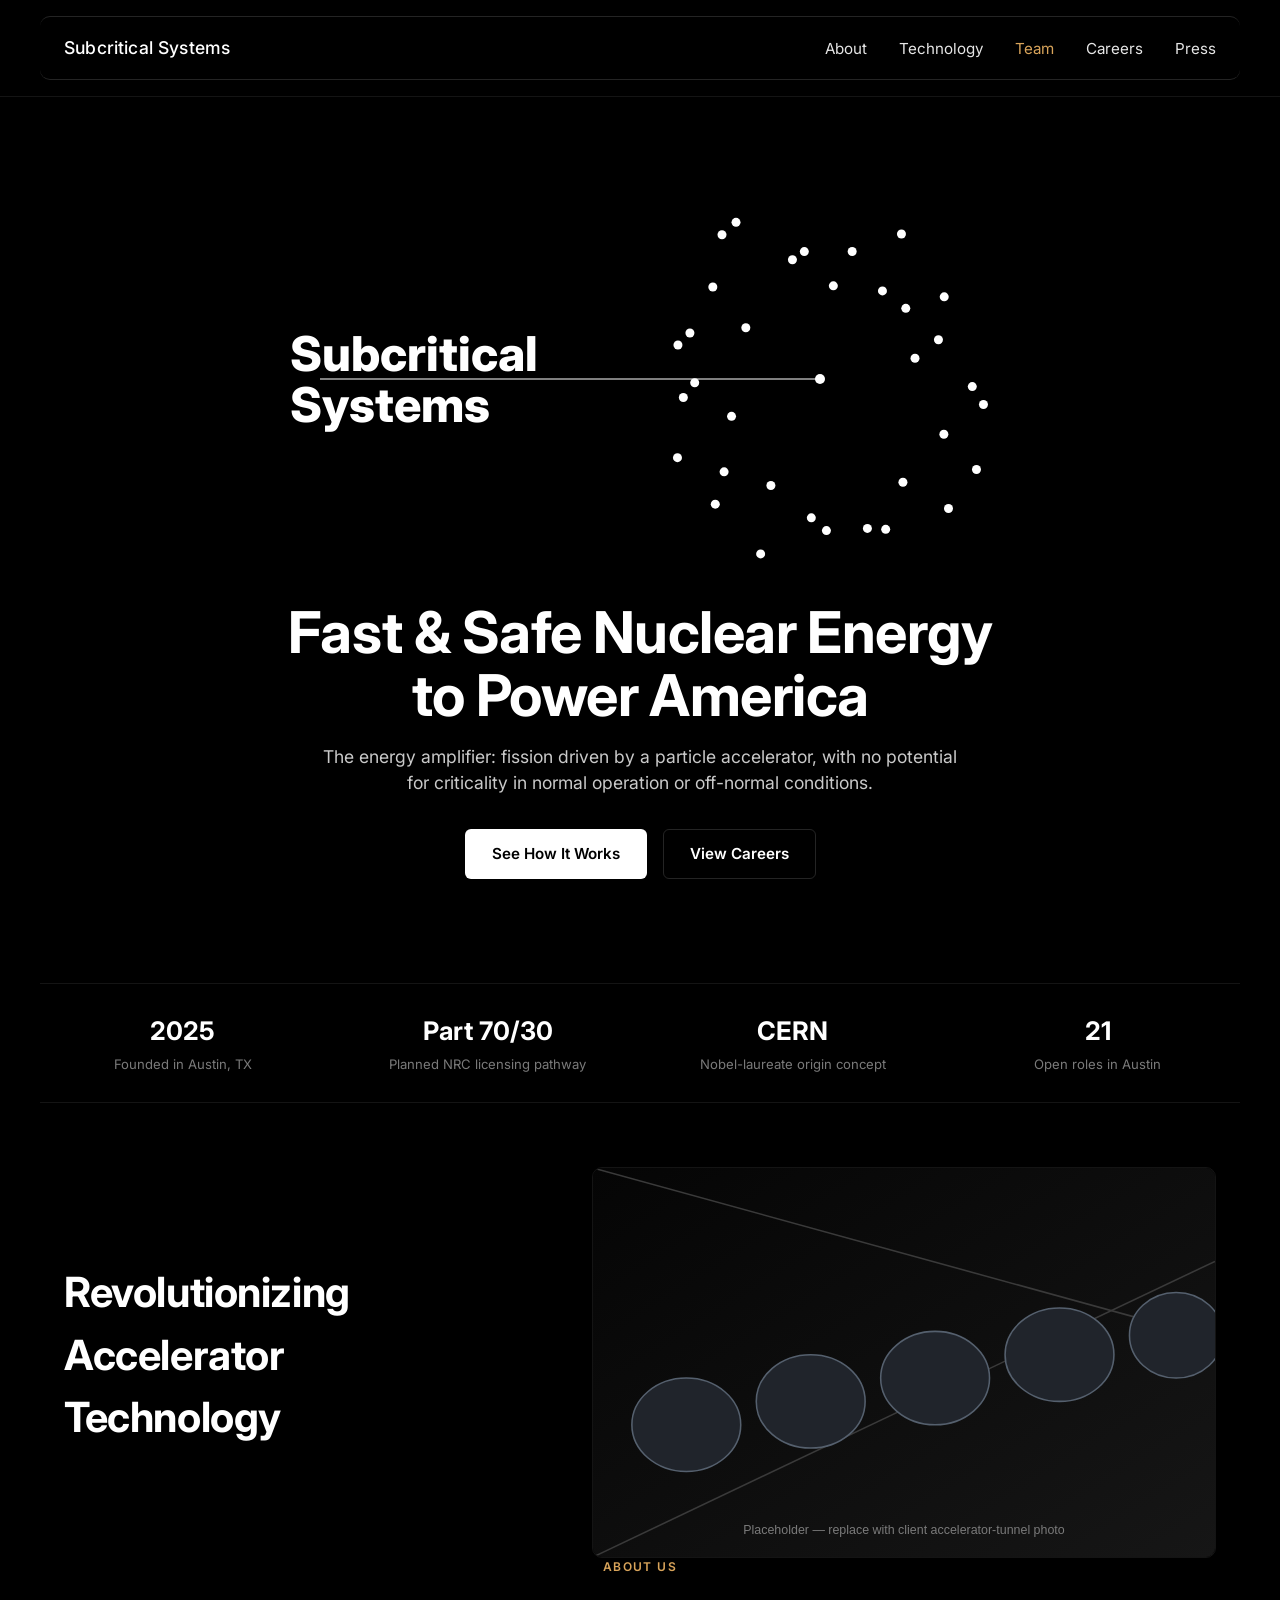
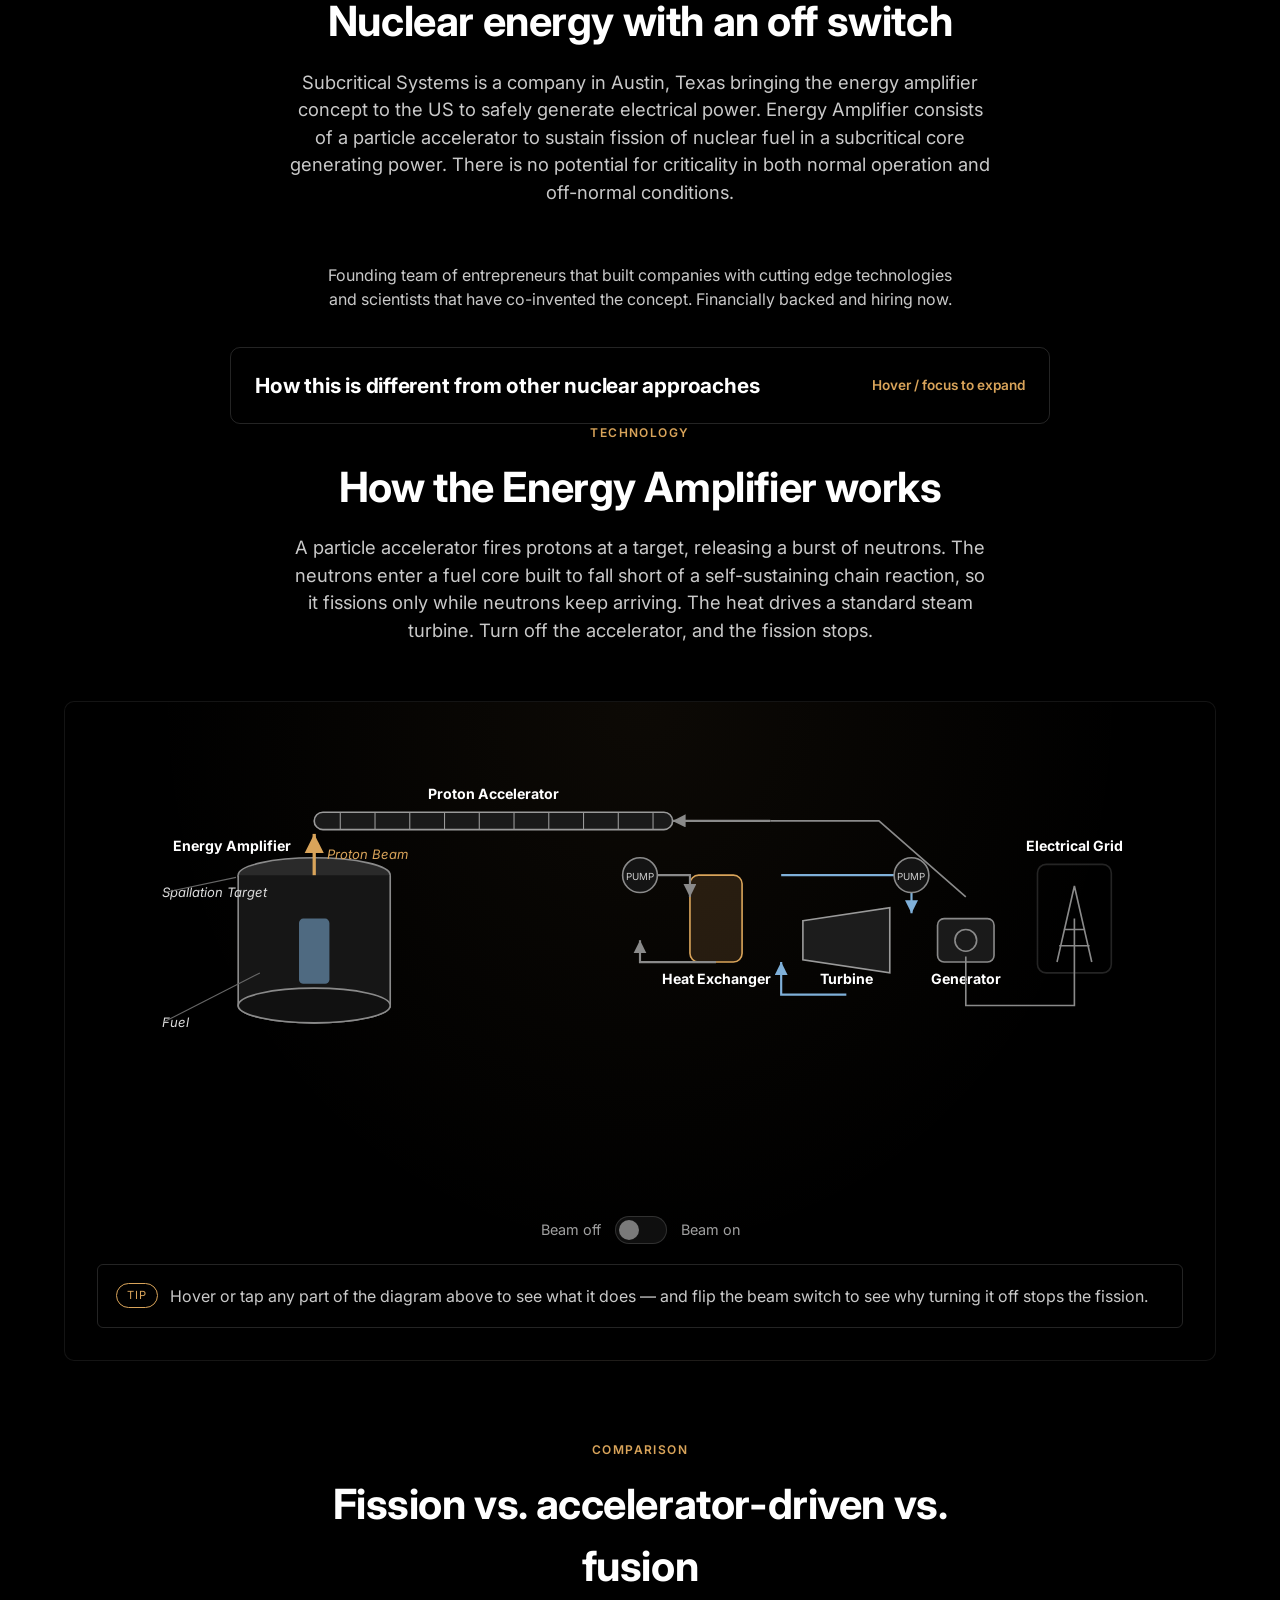
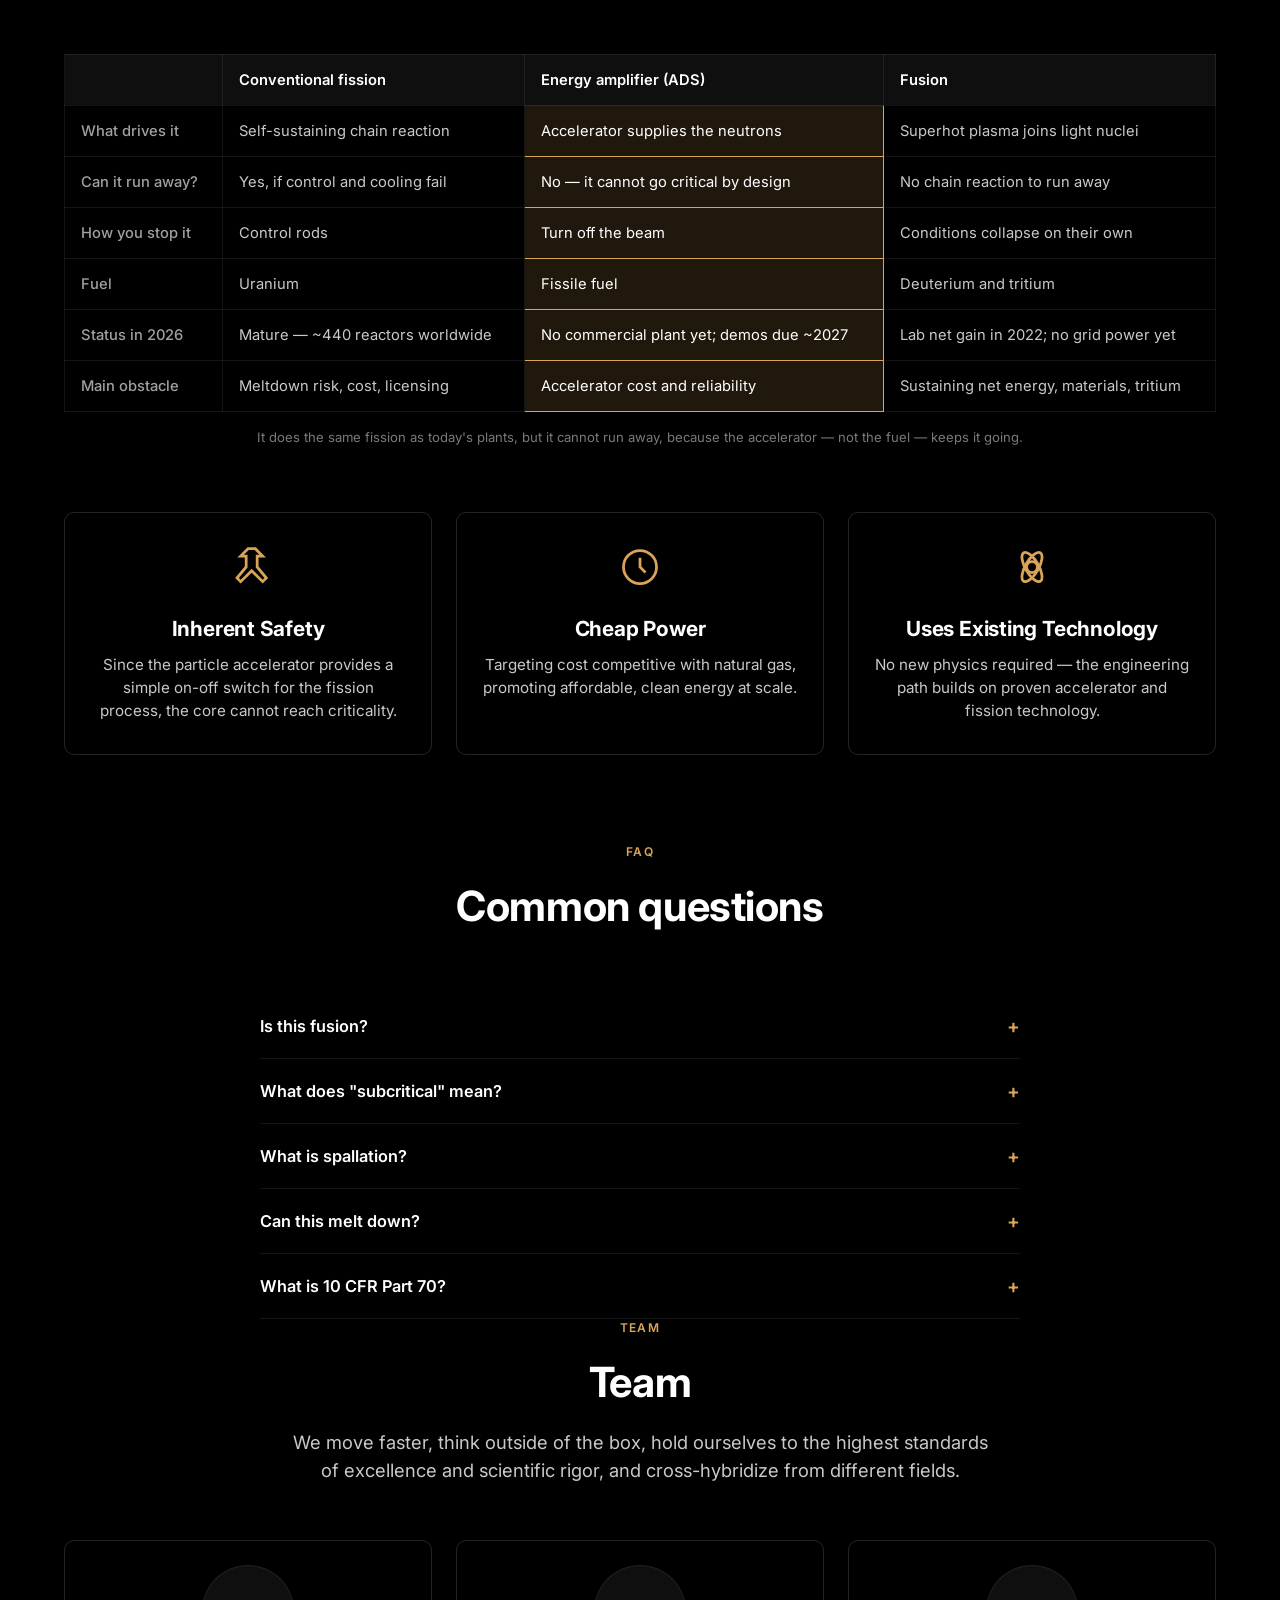
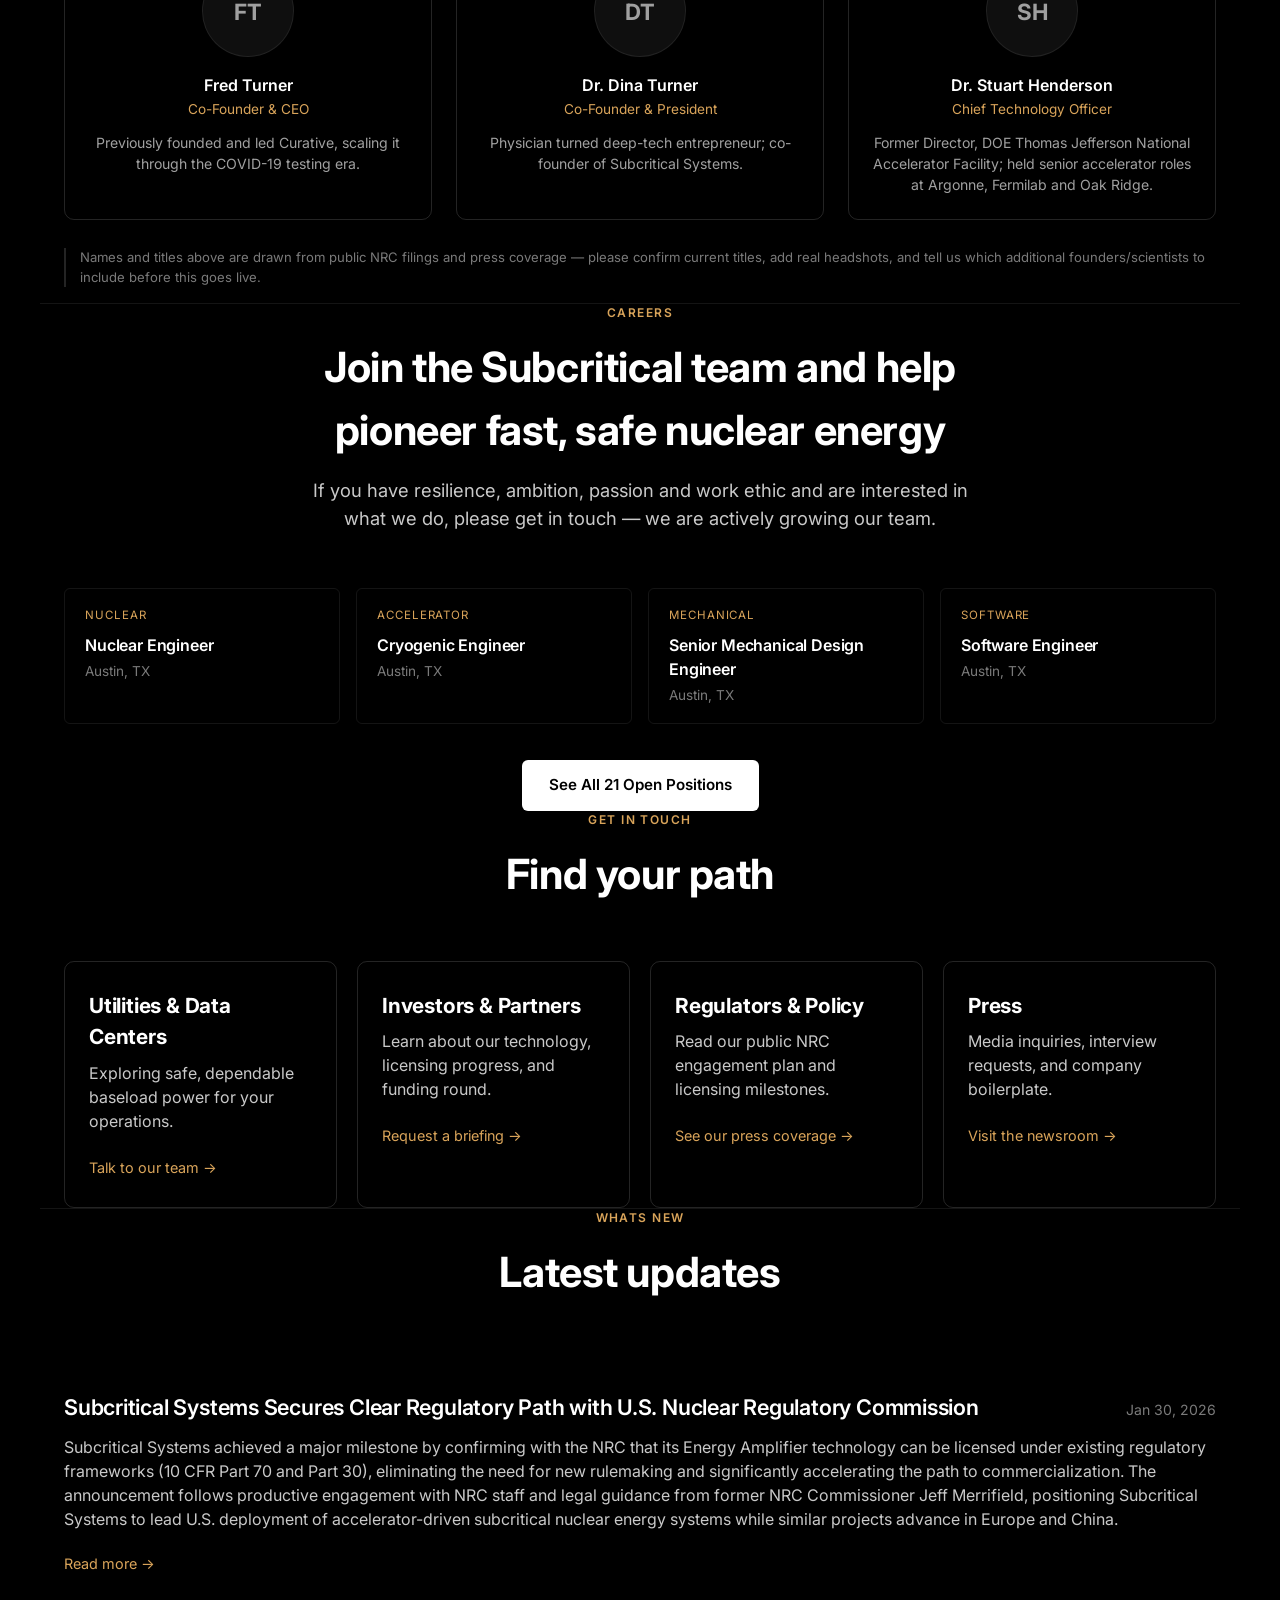
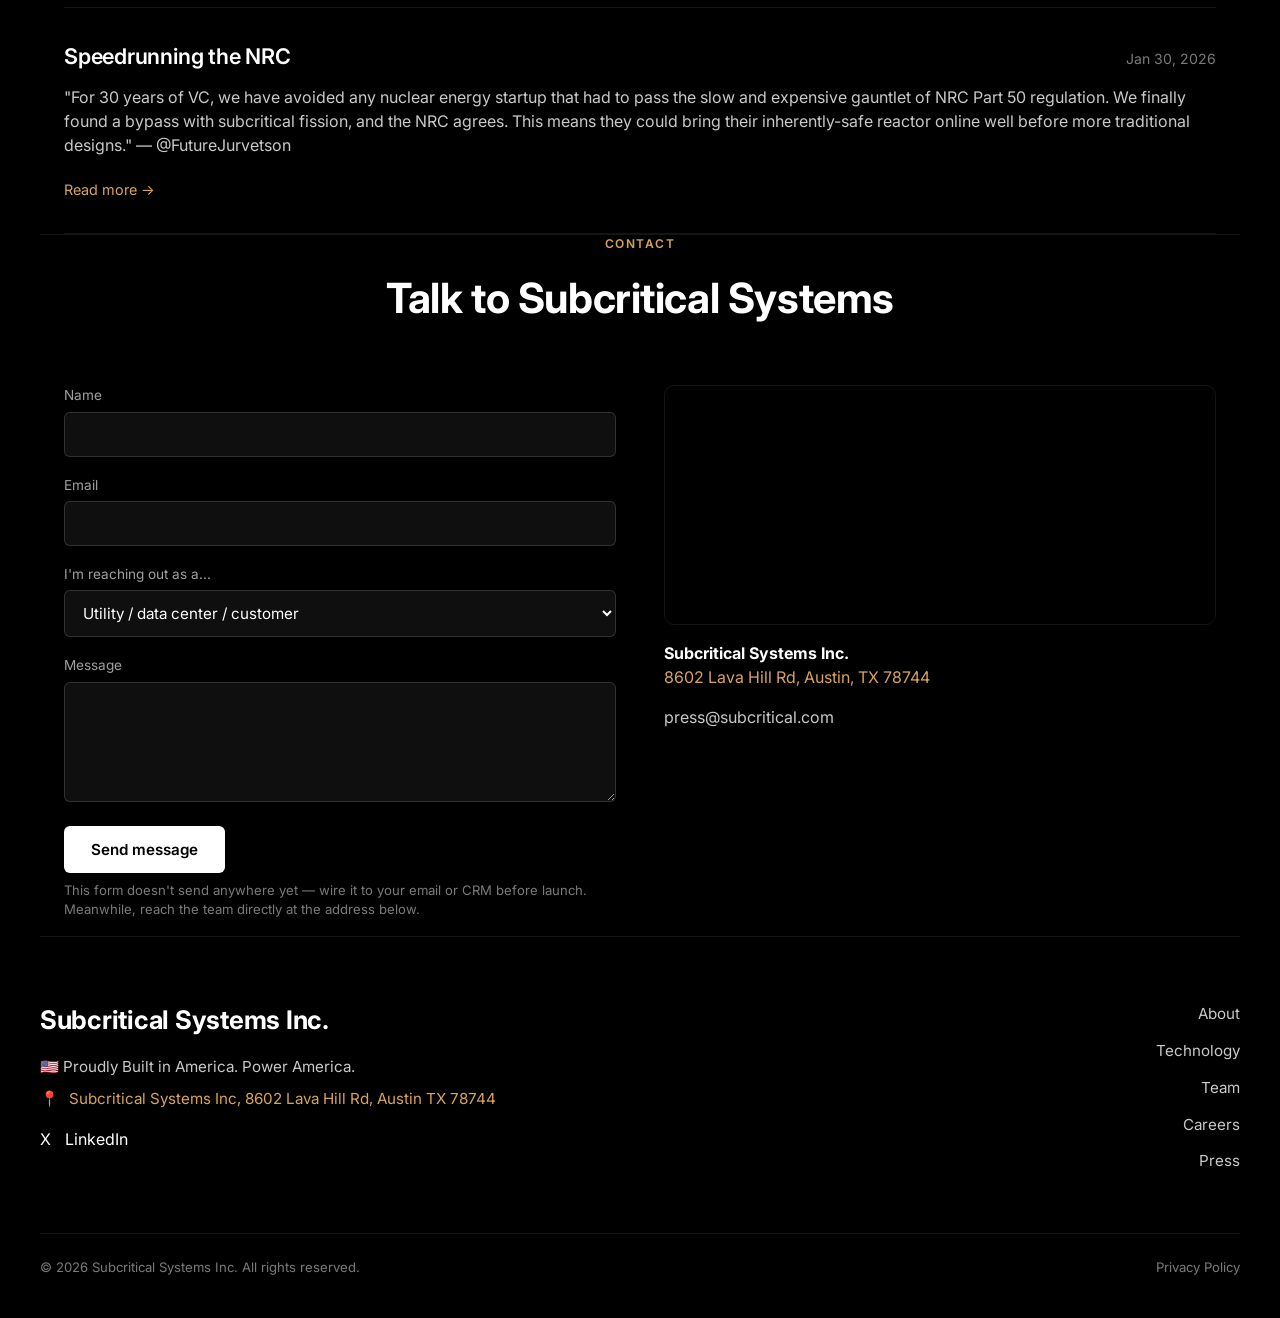
==== index.html @ 3061c753 "Initial rebuild" ====
<!DOCTYPE html>
<html lang="en">
<head>
<meta charset="UTF-8">
<meta name="viewport" content="width=device-width, initial-scale=1.0">
<title>Subcritical Systems | Fast & Safe Nuclear Energy to Power America</title>
<meta name="description" content="Subcritical Systems is an Austin, Texas company bringing the energy amplifier — an accelerator-driven subcritical reactor — to the United States to generate safe, affordable electrical power.">
<link rel="preconnect" href="https://fonts.googleapis.com">
<link rel="preconnect" href="https://fonts.gstatic.com" crossorigin>
<link href="https://fonts.googleapis.com/css2?family=Inter:wght@400;500;600;700;800&display=swap" rel="stylesheet">
<link rel="stylesheet" href="css/style.css">
</head>
<body>
<a class="skip-link" href="#main">Skip to content</a>

<!-- ============ NAV ============ -->
<div class="nav-wrap">
  <nav class="nav container" style="border-left:0;border-right:0;">
    <a href="#hero" class="nav-logo">Subcritical Systems</a>
    <button class="nav-toggle" id="navToggle" aria-label="Toggle menu" aria-expanded="false">☰</button>
    <ul class="nav-links" id="navLinks">
      <li><a href="#aboutus">About</a></li>
      <li><a href="#technology">Technology</a></li>
      <li><a href="#team">Team</a></li>
      <li><a href="careers.html">Careers</a></li>
      <li><a href="press.html">Press</a></li>
    </ul>
  </nav>
</div>

<main id="main">

  <!-- ============ HERO ============ -->
  <section id="hero" class="hero container">
    <div class="hero-mark">
      <svg id="heroStarburst" viewBox="0 0 760 420" aria-hidden="true">
        <!-- rays generated by JS for count/variation control; wordmark sits over the left half -->
      </svg>
      <div class="hero-wordmark">Subcritical<br>Systems</div>
    </div>
    <h1>Fast &amp; Safe Nuclear Energy<br>to Power America</h1>
    <p class="hero-sub">The energy amplifier: fission driven by a particle accelerator, with no potential for criticality in normal operation or off-normal conditions.</p>
    <div class="btn-row">
      <a href="#technology" class="btn btn-primary">See How It Works</a>
      <a href="careers.html" class="btn btn-outline">View Careers</a>
    </div>
  </section>

  <!-- ============ PROOF STRIP ============ -->
  <section class="tight container" aria-label="Company highlights">
    <div class="proof-strip">
      <div class="proof-item"><div class="stat">2025</div><div class="label">Founded in Austin, TX</div></div>
      <div class="proof-item"><div class="stat">Part 70/30</div><div class="label">Planned NRC licensing pathway</div></div>
      <div class="proof-item"><div class="stat">CERN</div><div class="label">Nobel-laureate origin concept</div></div>
      <div class="proof-item"><div class="stat">21</div><div class="label">Open roles in Austin</div></div>
    </div>
  </section>

  <!-- ============ REVOLUTIONIZING / INTRO SPLIT ============ -->
  <section class="container">
    <div class="split">
      <h2>Revolutionizing<br>Accelerator<br>Technology</h2>
      <div class="split-media">
        <!-- Placeholder for the client's accelerator-tunnel photo; swap src for the real asset before launch -->
        <img src="images/accelerator-placeholder.svg" alt="Interior of a proton accelerator tunnel" loading="lazy">
      </div>
    </div>
  </section>

  <!-- ============ ABOUT ============ -->
  <section id="aboutus" class="container">
    <div class="section-head center">
      <p class="eyebrow">About Us</p>
      <h2>Nuclear energy with an off switch</h2>
      <p class="lede" style="margin-left:auto;margin-right:auto;">Subcritical Systems is a company in Austin, Texas bringing the energy amplifier concept to the US to safely generate electrical power. Energy Amplifier consists of a particle accelerator to sustain fission of nuclear fuel in a subcritical core generating power. There is no potential for criticality in both normal operation and off-normal conditions.</p>
    </div>

    <div class="about-grid">
      <p class="center" style="max-width:640px;margin:0 auto 8px;">Founding team of entrepreneurs that built companies with cutting edge technologies and scientists that have co-invented the concept. Financially backed and hiring now.</p>

      <div class="diff-card" tabindex="0">
        <div class="diff-card-head">
          <h3 style="margin:0;">How this is different from other nuclear approaches</h3>
          <span>Hover / focus to expand</span>
        </div>
        <div class="diff-reveal">
          <p style="margin:0;">Conventional reactors keep a self-sustaining chain reaction going and rely on control rods and cooling systems to prevent it from running away. Fusion reactors join atoms together and have not yet delivered commercial power. The energy amplifier does neither: a particle accelerator supplies the neutrons that keep fission going in a core that is deliberately built to fall short of sustaining the reaction on its own. Turn the accelerator off, and the fission stops. See the full comparison below.</p>
        </div>
      </div>
    </div>
  </section>

  <!-- ============ TECHNOLOGY ============ -->
  <section id="technology" class="container">
    <div class="section-head center">
      <p class="eyebrow">Technology</p>
      <h2>How the Energy Amplifier works</h2>
      <p class="lede" style="margin-left:auto;margin-right:auto;">A particle accelerator fires protons at a target, releasing a burst of neutrons. The neutrons enter a fuel core built to fall short of a self-sustaining chain reaction, so it fissions only while neutrons keep arriving. The heat drives a standard steam turbine. Turn off the accelerator, and the fission stops.</p>
    </div>

    <div class="diagram-wrap">
      <svg class="diagram-svg" id="techDiagram" viewBox="0 0 1000 420" role="img" aria-label="Diagram of the energy amplifier: proton accelerator, spallation target and fuel core, heat exchanger, turbine, generator and electrical grid">
        <!-- Grid tower -->
        <g class="diagram-node" data-key="grid" transform="translate(900,120)">
          <rect x="-34" y="0" width="68" height="100" rx="8" fill="none" stroke="var(--border)" stroke-width="1.5"/>
          <path d="M-16 90 L0 20 L16 90 M-10 60 L10 60 M-14 75 L14 75" fill="none" stroke="#8a8a8a" stroke-width="1.5"/>
        </g>
        <text x="900" y="108" text-anchor="middle" font-size="13" font-weight="700" fill="#fff">Electrical Grid</text>

        <!-- Generator -->
        <g class="diagram-node" data-key="generator" transform="translate(800,190)">
          <rect x="-26" y="-20" width="52" height="40" rx="6" fill="#1a1a1a" stroke="#8a8a8a" stroke-width="1.5"/>
          <circle cx="0" cy="0" r="10" fill="none" stroke="#8a8a8a" stroke-width="1.5"/>
        </g>
        <text x="800" y="230" text-anchor="middle" font-size="13" font-weight="700" fill="#fff">Generator</text>

        <!-- Turbine -->
        <g class="diagram-node" data-key="turbine" transform="translate(690,190)">
          <path d="M-40,-18 L40,-30 L40,30 L-40,18 Z" fill="#1c1c1c" stroke="#9a9a9a" stroke-width="1.5"/>
        </g>
        <text x="690" y="230" text-anchor="middle" font-size="13" font-weight="700" fill="#fff">Turbine</text>

        <!-- Coolant loop line (blue) -->
        <path d="M 630 130 L 750 130 L 750 165" fill="none" stroke="var(--accent-blue)" stroke-width="2" marker-end="url(#arrowBlue)"/>
        <path d="M 690 240 L 630 240 L 630 210" fill="none" stroke="var(--accent-blue)" stroke-width="2" marker-end="url(#arrowBlue)"/>
        <circle class="diagram-node" data-key="pump2" cx="750" cy="130" r="16" fill="#141414" stroke="#8a8a8a" stroke-width="1.5"/>
        <text x="750" y="134" text-anchor="middle" font-size="9" fill="#ccc">PUMP</text>

        <!-- Heat exchanger -->
        <g class="diagram-node" data-key="exchanger" transform="translate(570,170)">
          <rect x="-24" y="-40" width="48" height="80" rx="8" fill="var(--accent-soft)" stroke="var(--accent)" stroke-width="1.5"/>
        </g>
        <text x="570" y="230" text-anchor="middle" font-size="13" font-weight="700" fill="#fff">Heat Exchanger</text>

        <path d="M 500 130 L 546 130 L 546 150" fill="none" stroke="#8a8a8a" stroke-width="2" marker-end="url(#arrowGray)"/>
        <path d="M 570 210 L 500 210 L 500 190" fill="none" stroke="#8a8a8a" stroke-width="2" marker-end="url(#arrowGray)"/>
        <circle class="diagram-node" data-key="pump1" cx="500" cy="130" r="16" fill="#141414" stroke="#8a8a8a" stroke-width="1.5"/>
        <text x="500" y="134" text-anchor="middle" font-size="9" fill="#ccc">PUMP</text>

        <!-- Energy amplifier tank -->
        <g class="diagram-node" data-key="core" transform="translate(200,190)">
          <ellipse cx="0" cy="-60" rx="70" ry="16" fill="#2a2a2a" stroke="#8a8a8a" stroke-width="1.5"/>
          <path d="M-70,-60 L-70,60 A70,16 0 0 0 70,60 L70,-60" fill="#161616" stroke="#8a8a8a" stroke-width="1.5"/>
          <ellipse cx="0" cy="60" rx="70" ry="16" fill="#111" stroke="#8a8a8a" stroke-width="1.5"/>
          <rect class="diagram-node" data-key="fuel" x="-14" y="-20" width="28" height="60" rx="4" fill="var(--accent-blue)" opacity="0.55"/>
        </g>
        <text x="70" y="108" font-size="13" font-weight="700" fill="#fff">Energy Amplifier</text>

        <text x="60" y="150" font-size="12" font-style="italic" fill="#ddd">Spallation Target</text>
        <text x="60" y="270" font-size="12" font-style="italic" fill="#ddd">Fuel</text>
        <path d="M62,146 L128,132" stroke="#666" stroke-width="1"/>
        <path d="M62,265 L150,220" stroke="#666" stroke-width="1"/>

        <!-- proton beam -->
        <path class="diagram-node" data-key="beam" d="M 200 130 L 200 92" stroke="var(--accent)" stroke-width="3" marker-end="url(#arrowAccent)"/>
        <text x="212" y="115" font-size="12" font-style="italic" fill="var(--accent)">Proton Beam</text>

        <!-- accelerator -->
        <g class="diagram-node" data-key="accelerator" transform="translate(200,80)">
          <rect x="0" y="-8" width="330" height="16" rx="8" fill="#1a1a1a" stroke="#9a9a9a" stroke-width="1.5"/>
          <g stroke="#9a9a9a" stroke-width="1">
            <line x1="24" y1="-8" x2="24" y2="8"/><line x1="56" y1="-8" x2="56" y2="8"/>
            <line x1="88" y1="-8" x2="88" y2="8"/><line x1="120" y1="-8" x2="120" y2="8"/>
            <line x1="152" y1="-8" x2="152" y2="8"/><line x1="184" y1="-8" x2="184" y2="8"/>
            <line x1="216" y1="-8" x2="216" y2="8"/><line x1="248" y1="-8" x2="248" y2="8"/>
            <line x1="280" y1="-8" x2="280" y2="8"/><line x1="312" y1="-8" x2="312" y2="8"/>
          </g>
        </g>
        <text x="365" y="60" text-anchor="middle" font-size="13" font-weight="700" fill="#fff">Proton Accelerator</text>
        <path d="M 620 80 L 530 80" stroke="#8a8a8a" stroke-width="2" marker-end="url(#arrowGray)"/>
        <path d="M 620 80 L 720 80 L 800 150" fill="none" stroke="#8a8a8a" stroke-width="1.5"/>
        <path d="M 800 205 L 800 250 L 900 250 L 900 170" fill="none" stroke="#8a8a8a" stroke-width="1.5"/>

        <defs>
          <marker id="arrowGray" markerWidth="8" markerHeight="8" refX="6" refY="3" orient="auto"><path d="M0,0 L6,3 L0,6 Z" fill="#8a8a8a"/></marker>
          <marker id="arrowBlue" markerWidth="8" markerHeight="8" refX="6" refY="3" orient="auto"><path d="M0,0 L6,3 L0,6 Z" fill="var(--accent-blue)"/></marker>
          <marker id="arrowAccent" markerWidth="8" markerHeight="8" refX="6" refY="3" orient="auto"><path d="M0,0 L6,3 L0,6 Z" fill="var(--accent)"/></marker>
        </defs>
      </svg>

      <div class="beam-toggle-row">
        <span class="beam-toggle-label">Beam off</span>
        <button class="beam-toggle" id="beamToggle" role="switch" aria-checked="false" aria-label="Toggle the proton beam on or off"></button>
        <span class="beam-toggle-label">Beam on</span>
      </div>

      <div class="diagram-tooltip" id="diagramTooltip">
        <span class="tag">Tip</span>
        <p>Hover or tap any part of the diagram above to see what it does — and flip the beam switch to see why turning it off stops the fission.</p>
      </div>
    </div>

    <div class="section-head center" style="margin-top:80px;">
      <p class="eyebrow">Comparison</p>
      <h2>Fission vs. accelerator-driven vs. fusion</h2>
    </div>
    <div class="compare-wrap">
      <table class="compare">
        <thead>
          <tr><th>&nbsp;</th><th>Conventional fission</th><th class="highlight">Energy amplifier (ADS)</th><th>Fusion</th></tr>
        </thead>
        <tbody>
          <tr><td>What drives it</td><td>Self-sustaining chain reaction</td><td class="highlight">Accelerator supplies the neutrons</td><td>Superhot plasma joins light nuclei</td></tr>
          <tr><td>Can it run away?</td><td>Yes, if control and cooling fail</td><td class="highlight">No — it cannot go critical by design</td><td>No chain reaction to run away</td></tr>
          <tr><td>How you stop it</td><td>Control rods</td><td class="highlight">Turn off the beam</td><td>Conditions collapse on their own</td></tr>
          <tr><td>Fuel</td><td>Uranium</td><td class="highlight">Fissile fuel</td><td>Deuterium and tritium</td></tr>
          <tr><td>Status in 2026</td><td>Mature — ~440 reactors worldwide</td><td class="highlight">No commercial plant yet; demos due ~2027</td><td>Lab net gain in 2022; no grid power yet</td></tr>
          <tr><td>Main obstacle</td><td>Meltdown risk, cost, licensing</td><td class="highlight">Accelerator cost and reliability</td><td>Sustaining net energy, materials, tritium</td></tr>
        </tbody>
      </table>
    </div>
    <p class="form-note" style="text-align:center;margin-top:16px;">It does the same fission as today's plants, but it cannot run away, because the accelerator — not the fuel — keeps it going.</p>

    <div class="card-grid" style="margin-top:64px;">
      <div class="card">
        <svg class="icon" viewBox="0 0 24 24" fill="none" stroke="currentColor" stroke-width="1.5"><path d="M12 2 8 6h3v6L6 18l2 2 6-6 6 6 2-2-5-6V6h3l-4-4Z"/></svg>
        <h3>Inherent Safety</h3>
        <p>Since the particle accelerator provides a simple on-off switch for the fission process, the core cannot reach criticality.</p>
      </div>
      <div class="card">
        <svg class="icon" viewBox="0 0 24 24" fill="none" stroke="currentColor" stroke-width="1.5"><circle cx="12" cy="12" r="9"/><path d="M12 7v5l3 3"/></svg>
        <h3>Cheap Power</h3>
        <p>Targeting cost competitive with natural gas, promoting affordable, clean energy at scale.</p>
      </div>
      <div class="card">
        <svg class="icon" viewBox="0 0 24 24" fill="none" stroke="currentColor" stroke-width="1.5"><circle cx="12" cy="12" r="3"/><ellipse cx="12" cy="12" rx="9" ry="3.6" transform="rotate(60 12 12)"/><ellipse cx="12" cy="12" rx="9" ry="3.6" transform="rotate(-60 12 12)"/></svg>
        <h3>Uses Existing Technology</h3>
        <p>No new physics required — the engineering path builds on proven accelerator and fission technology.</p>
      </div>
    </div>

    <!-- FAQ -->
    <div class="section-head center" style="margin-top:88px;">
      <p class="eyebrow">FAQ</p>
      <h2>Common questions</h2>
    </div>
    <div id="faqList" style="max-width:760px;margin:0 auto;">
      <div class="faq-item">
        <button class="faq-q">Is this fusion? <span class="plus">+</span></button>
        <div class="faq-a"><p>No. The energy amplifier uses fission, the proven way nuclear plants make power today, and makes it inherently controllable. Fusion joins atoms instead of splitting them and has not yet put power on a grid. Subcritical needs no new physics.</p></div>
      </div>
      <div class="faq-item">
        <button class="faq-q">What does "subcritical" mean? <span class="plus">+</span></button>
        <div class="faq-a"><p>A subcritical core is deliberately built without enough fissile material to sustain a chain reaction on its own. It only fissions while an outside neutron source — the particle accelerator — keeps feeding it.</p></div>
      </div>
      <div class="faq-item">
        <button class="faq-q">What is spallation? <span class="plus">+</span></button>
        <div class="faq-a"><p>Spallation is what happens when a high-energy proton beam strikes a heavy target: the impact knocks loose a shower of neutrons, which then drive fission in the surrounding fuel.</p></div>
      </div>
      <div class="faq-item">
        <button class="faq-q">Can this melt down? <span class="plus">+</span></button>
        <div class="faq-a"><p>The core is designed so it cannot go critical, which removes the run-away chain-reaction risk of conventional reactors. Fuel still gives off decay heat after shutdown, so the plant also includes passive decay-heat removal — full safety documentation will accompany the NRC license application.</p></div>
      </div>
      <div class="faq-item">
        <button class="faq-q">What is 10 CFR Part 70? <span class="plus">+</span></button>
        <div class="faq-a"><p>It's the existing NRC framework for fuel cycle facilities. Subcritical plans to license its subcritical core under Part 70 and its accelerator separately under Part 30, rather than the longer Part 50 reactor-licensing process.</p></div>
      </div>
    </div>
  </section>

  <!-- ============ TEAM ============ -->
  <section id="team" class="container">
    <div class="section-head center">
      <p class="eyebrow">Team</p>
      <h2>Team</h2>
      <p class="lede" style="margin-left:auto;margin-right:auto;">We move faster, think outside of the box, hold ourselves to the highest standards of excellence and scientific rigor, and cross-hybridize from different fields.</p>
    </div>

    <div class="team-grid">
      <div class="team-card">
        <div class="team-photo">FT</div>
        <div class="team-name">Fred Turner</div>
        <div class="team-role">Co-Founder &amp; CEO</div>
        <p class="team-bio">Previously founded and led Curative, scaling it through the COVID-19 testing era.</p>
      </div>
      <div class="team-card">
        <div class="team-photo">DT</div>
        <div class="team-name">Dr. Dina Turner</div>
        <div class="team-role">Co-Founder &amp; President</div>
        <p class="team-bio">Physician turned deep-tech entrepreneur; co-founder of Subcritical Systems.</p>
      </div>
      <div class="team-card">
        <div class="team-photo">SH</div>
        <div class="team-name">Dr. Stuart Henderson</div>
        <div class="team-role">Chief Technology Officer</div>
        <p class="team-bio">Former Director, DOE Thomas Jefferson National Accelerator Facility; held senior accelerator roles at Argonne, Fermilab and Oak Ridge.</p>
      </div>
    </div>
    <p class="team-note">Names and titles above are drawn from public NRC filings and press coverage — please confirm current titles, add real headshots, and tell us which additional founders/scientists to include before this goes live.</p>
  </section>

  <!-- ============ CAREERS PREVIEW ============ -->
  <section class="container" style="border-top:1px solid var(--border-soft);">
    <div class="section-head center">
      <p class="eyebrow">Careers</p>
      <h2>Join the Subcritical team and help pioneer fast, safe nuclear energy</h2>
      <p class="lede" style="margin-left:auto;margin-right:auto;">If you have resilience, ambition, passion and work ethic and are interested in what we do, please get in touch — we are actively growing our team.</p>
    </div>

    <div class="role-preview-grid">
      <div class="role-preview-card"><div class="cat">Nuclear</div><h4>Nuclear Engineer</h4><div class="loc">Austin, TX</div></div>
      <div class="role-preview-card"><div class="cat">Accelerator</div><h4>Cryogenic Engineer</h4><div class="loc">Austin, TX</div></div>
      <div class="role-preview-card"><div class="cat">Mechanical</div><h4>Senior Mechanical Design Engineer</h4><div class="loc">Austin, TX</div></div>
      <div class="role-preview-card"><div class="cat">Software</div><h4>Software Engineer</h4><div class="loc">Austin, TX</div></div>
    </div>
    <div class="center"><a href="careers.html" class="btn btn-primary">See All 21 Open Positions</a></div>
  </section>

  <!-- ============ AUDIENCE PATHS ============ -->
  <section class="container">
    <div class="section-head center">
      <p class="eyebrow">Get in touch</p>
      <h2>Find your path</h2>
    </div>
    <div class="path-grid">
      <div class="path-card">
        <h3>Utilities &amp; Data Centers</h3>
        <p>Exploring safe, dependable baseload power for your operations.</p>
        <a class="path-link" href="#contact">Talk to our team →</a>
      </div>
      <div class="path-card">
        <h3>Investors &amp; Partners</h3>
        <p>Learn about our technology, licensing progress, and funding round.</p>
        <a class="path-link" href="#contact">Request a briefing →</a>
      </div>
      <div class="path-card">
        <h3>Regulators &amp; Policy</h3>
        <p>Read our public NRC engagement plan and licensing milestones.</p>
        <a class="path-link" href="press.html">See our press coverage →</a>
      </div>
      <div class="path-card">
        <h3>Press</h3>
        <p>Media inquiries, interview requests, and company boilerplate.</p>
        <a class="path-link" href="press.html">Visit the newsroom →</a>
      </div>
    </div>
  </section>

  <!-- ============ NEWS ============ -->
  <section class="container" style="border-top:1px solid var(--border-soft);">
    <div class="section-head center">
      <p class="eyebrow">Whats New</p>
      <h2>Latest updates</h2>
    </div>

    <div class="news-item">
      <div class="news-head">
        <h3><a href="https://www.globenewswire.com/news-release/2026/01/12/3217171/0/en/Subcritical-Systems-Announces-Planned-Licensing-Pathway-for-Accelerator-Driven-Subcritical-Energy-Amplifier-Under-Existing-NRC-Regulations.html" target="_blank" rel="noopener">Subcritical Systems Secures Clear Regulatory Path with U.S. Nuclear Regulatory Commission</a></h3>
        <span class="news-date">Jan 30, 2026</span>
      </div>
      <p>Subcritical Systems achieved a major milestone by confirming with the NRC that its Energy Amplifier technology can be licensed under existing regulatory frameworks (10 CFR Part 70 and Part 30), eliminating the need for new rulemaking and significantly accelerating the path to commercialization. The announcement follows productive engagement with NRC staff and legal guidance from former NRC Commissioner Jeff Merrifield, positioning Subcritical Systems to lead U.S. deployment of accelerator-driven subcritical nuclear energy systems while similar projects advance in Europe and China.</p>
      <a class="read-more" href="press.html">Read more →</a>
    </div>

    <div class="news-item">
      <div class="news-head">
        <h3><a href="https://x.com/FutureJurvetson/status/2010871563386523789?s=20" target="_blank" rel="noopener">Speedrunning the NRC</a></h3>
        <span class="news-date">Jan 30, 2026</span>
      </div>
      <p>"For 30 years of VC, we have avoided any nuclear energy startup that had to pass the slow and expensive gauntlet of NRC Part 50 regulation. We finally found a bypass with subcritical fission, and the NRC agrees. This means they could bring their inherently-safe reactor online well before more traditional designs." — @FutureJurvetson</p>
      <a class="read-more" href="press.html">Read more →</a>
    </div>
  </section>

  <!-- ============ CONTACT ============ -->
  <section id="contact" class="container" style="border-top:1px solid var(--border-soft);">
    <div class="section-head center">
      <p class="eyebrow">Contact</p>
      <h2>Talk to Subcritical Systems</h2>
    </div>
    <div class="contact-grid">
      <form id="contactForm" novalidate>
        <div class="field">
          <label for="cf-name">Name</label>
          <input id="cf-name" name="name" type="text" required>
        </div>
        <div class="field">
          <label for="cf-email">Email</label>
          <input id="cf-email" name="email" type="email" required>
        </div>
        <div class="field">
          <label for="cf-reason">I'm reaching out as a...</label>
          <select id="cf-reason" name="reason">
            <option>Utility / data center / customer</option>
            <option>Investor / partner</option>
            <option>Regulator / policy</option>
            <option>Press / media</option>
            <option>Prospective employee</option>
            <option>Other</option>
          </select>
        </div>
        <div class="field">
          <label for="cf-message">Message</label>
          <textarea id="cf-message" name="message" required></textarea>
        </div>
        <button type="submit" class="btn btn-primary">Send message</button>
        <p class="form-note" id="contactFormNote">This form doesn't send anywhere yet — wire it to your email or CRM before launch. Meanwhile, reach the team directly at the address below.</p>
      </form>

      <div>
        <div class="map-embed">
          <iframe title="Subcritical Systems location" loading="lazy" src="https://www.google.com/maps?q=8602+Lava+Hill+Rd,+Austin,+TX+78744&output=embed"></iframe>
        </div>
        <p style="margin-top:16px;">
          <strong style="color:#fff;">Subcritical Systems Inc.</strong><br>
          <a class="address-link" href="https://maps.google.com/?q=8602+Lava+Hill+Rd,+Austin,+TX+78744" target="_blank" rel="noopener">8602 Lava Hill Rd, Austin, TX 78744</a>
        </p>
        <p>press@subcritical.com</p>
      </div>
    </div>
  </section>

</main>

<!-- ============ FOOTER ============ -->
<footer class="footer container">
  <div class="footer-grid">
    <div class="footer-brand">
      <h3>Subcritical Systems Inc.</h3>
      <div class="footer-line">🇺🇸 Proudly Built in America. Power America.</div>
      <div class="footer-line">
        📍 <a class="address-link" href="https://maps.google.com/?q=8602+Lava+Hill+Rd,+Austin,+TX+78744" target="_blank" rel="noopener">Subcritical Systems Inc, 8602 Lava Hill Rd, Austin TX 78744</a>
      </div>
      <div class="social-links" style="margin-top:16px;">
        <a href="https://x.com/subcritical_sys/" target="_blank" rel="noopener" aria-label="Subcritical Systems on X">X</a>
        <a href="https://www.linkedin.com/company/subcritical-systems-inc/" target="_blank" rel="noopener" aria-label="Subcritical Systems on LinkedIn">LinkedIn</a>
      </div>
    </div>
    <ul class="footer-links">
      <li><a href="#aboutus">About</a></li>
      <li><a href="#technology">Technology</a></li>
      <li><a href="#team">Team</a></li>
      <li><a href="careers.html">Careers</a></li>
      <li><a href="press.html">Press</a></li>
    </ul>
  </div>
  <div class="footer-bottom">
    <span>© 2026 Subcritical Systems Inc. All rights reserved.</span>
    <a href="privacy.html">Privacy Policy</a>
  </div>
</footer>

<script src="js/main.js"></script>
</body>
</html>
---- css/style.css ----
/* ==========================================================================
   Subcritical Systems — rebuild stylesheet
   Theme matched from client screenshots: pure black canvas, white type,
   hairline borders, one warm accent pulled from the technology diagram.
   Font: Inter (closest safe match to the screenshots — confirm with client
   whether they use a licensed alternative before this ships).
   ========================================================================== */

:root {
  --black: #000000;
  --near-black: #0a0a0a;
  --panel: #0f0f0f;
  --border: rgba(255, 255, 255, 0.14);
  --border-soft: rgba(255, 255, 255, 0.08);
  --white: #ffffff;
  --gray-300: #c9c9c9;
  --gray-400: #a0a0a0;
  --gray-500: #7a7a7a;
  --accent: #d9a45a; /* warm gold, pulled from the proton-beam line in the diagram */
  --accent-soft: rgba(217, 164, 90, 0.15);
  --accent-blue: #7fb0d9; /* coolant-loop blue from the diagram */
  --radius: 10px;
  --radius-sm: 6px;
  --max-width: 1200px;
  --gutter: 24px;
  --font-sans: "Inter", -apple-system, BlinkMacSystemFont, "Segoe UI", Helvetica, Arial, sans-serif;
  --ease: cubic-bezier(0.16, 1, 0.3, 1);
}

* { box-sizing: border-box; }
html { scroll-behavior: smooth; }

body {
  margin: 0;
  background: var(--black);
  color: var(--white);
  font-family: var(--font-sans);
  -webkit-font-smoothing: antialiased;
  line-height: 1.5;
}

@media (prefers-reduced-motion: reduce) {
  html { scroll-behavior: auto; }
  * { animation-duration: 0.001ms !important; animation-iteration-count: 1 !important; transition-duration: 0.001ms !important; }
}

img { max-width: 100%; display: block; }
a { color: inherit; text-decoration: none; }
button { font-family: inherit; }

.container {
  max-width: var(--max-width);
  margin: 0 auto;
  padding: 0 var(--gutter);
}

/* ---------- Nav ---------- */

.nav-wrap {
  position: sticky;
  top: 0;
  z-index: 50;
  background: rgba(0, 0, 0, 0.85);
  backdrop-filter: blur(10px);
  border-bottom: 1px solid var(--border-soft);
}

.nav {
  display: flex;
  align-items: center;
  justify-content: space-between;
  max-width: var(--max-width);
  margin: 0 auto;
  padding: 18px var(--gutter);
  border: 1px solid var(--border);
  border-radius: var(--radius);
  margin-top: 16px;
  margin-bottom: 16px;
}

.nav-logo {
  font-size: 1.1rem;
  font-weight: 500;
  letter-spacing: 0.01em;
}

.nav-links {
  display: flex;
  gap: 32px;
  list-style: none;
  margin: 0;
  padding: 0;
}

.nav-links a {
  font-size: 0.95rem;
  color: var(--white);
  opacity: 0.9;
  transition: opacity 0.2s var(--ease);
}
.nav-links a:hover { opacity: 1; }
.nav-links a.is-active { color: var(--accent); opacity: 1; }

.nav-toggle {
  display: none;
  background: none;
  border: 1px solid var(--border);
  border-radius: var(--radius-sm);
  color: var(--white);
  padding: 8px 10px;
  cursor: pointer;
}

@media (max-width: 800px) {
  .nav-links {
    position: fixed;
    inset: 76px 16px auto 16px;
    background: var(--near-black);
    border: 1px solid var(--border);
    border-radius: var(--radius);
    flex-direction: column;
    padding: 20px;
    gap: 16px;
    display: none;
  }
  .nav-links.is-open { display: flex; }
  .nav-toggle { display: block; }
}

/* ---------- Sections / type ---------- */

section { padding: 96px 0; }
section.tight { padding: 64px 0; }

.eyebrow {
  text-transform: uppercase;
  letter-spacing: 0.12em;
  font-size: 0.75rem;
  color: var(--accent);
  font-weight: 600;
  margin: 0 0 14px;
}

h1, h2, h3, h4 { font-weight: 700; margin: 0 0 16px; letter-spacing: -0.01em; }
h1 { font-size: clamp(2.2rem, 5vw, 3.6rem); line-height: 1.08; }
h2 { font-size: clamp(1.8rem, 3.4vw, 2.6rem); }
h3 { font-size: 1.3rem; }

p { color: var(--gray-300); margin: 0 0 16px; }
p.lede { font-size: 1.15rem; color: var(--gray-300); max-width: 700px; }

.center { text-align: center; }
.section-head { max-width: 720px; margin: 0 auto 56px; }
.section-head.left { margin-left: 0; }

/* ---------- Buttons ---------- */

.btn {
  display: inline-flex;
  align-items: center;
  gap: 8px;
  padding: 13px 26px;
  border-radius: var(--radius-sm);
  font-size: 0.95rem;
  font-weight: 600;
  cursor: pointer;
  border: 1px solid transparent;
  transition: transform 0.15s var(--ease), background 0.2s var(--ease), border-color 0.2s var(--ease);
}
.btn:hover { transform: translateY(-1px); }

.btn-primary { background: var(--white); color: var(--black); }
.btn-primary:hover { background: var(--accent); }

.btn-outline { background: transparent; color: var(--white); border-color: var(--border); }
.btn-outline:hover { border-color: var(--white); }

.btn-row { display: flex; gap: 16px; flex-wrap: wrap; }

/* ---------- Hero ---------- */

.hero {
  padding: 72px 0 40px;
  text-align: center;
}

.hero-mark {
  position: relative;
  width: 100%;
  max-width: 760px;
  margin: 0 auto 8px;
  display: flex;
  align-items: center;
  justify-content: center;
}

.hero-mark svg { width: 100%; height: auto; }

.hero-wordmark {
  position: absolute;
  left: 4%;
  top: 50%;
  transform: translateY(-50%);
  font-size: clamp(1.8rem, 4.4vw, 3rem);
  font-weight: 800;
  line-height: 1.05;
  text-align: left;
}

.beam-dot {
  transform-origin: center;
  animation: pulse-dot 2.4s ease-in-out infinite;
}
.beam-ray { stroke-dasharray: 4 4000; animation: draw-ray 2.6s var(--ease) forwards; }
@keyframes pulse-dot {
  0%, 100% { r: 5; opacity: 1; }
  50% { r: 8; opacity: 0.7; }
}
@keyframes draw-ray {
  from { stroke-dashoffset: 4000; }
  to { stroke-dashoffset: 0; }
}

.hero h1 { margin-top: 12px; }

.hero-sub {
  font-size: 1.1rem;
  color: var(--gray-300);
  max-width: 640px;
  margin: 18px auto 32px;
}

.hero .btn-row { justify-content: center; margin-top: 8px; }

/* ---------- Revolutionizing / intro split ---------- */

.split {
  display: grid;
  grid-template-columns: 1fr 1.3fr;
  gap: 48px;
  align-items: center;
}
@media (max-width: 860px) {
  .split { grid-template-columns: 1fr; }
}

.split-media {
  border-radius: var(--radius);
  overflow: hidden;
  border: 1px solid var(--border-soft);
}
.split-media img { width: 100%; height: 100%; object-fit: cover; }

/* ---------- About + differentiator hover card ---------- */

.about-grid {
  display: grid;
  grid-template-columns: 1fr;
  gap: 28px;
  max-width: 820px;
  margin: 0 auto;
}

.diff-card {
  position: relative;
  border: 1px solid var(--border);
  border-radius: var(--radius);
  padding: 22px 24px;
  cursor: default;
  overflow: hidden;
  transition: border-color 0.25s var(--ease);
}
.diff-card:hover { border-color: var(--accent); }

.diff-card-head {
  display: flex;
  align-items: center;
  justify-content: space-between;
  gap: 12px;
}
.diff-card-head span { font-size: 0.85rem; color: var(--accent); font-weight: 600; }

.diff-reveal {
  max-height: 0;
  opacity: 0;
  overflow: hidden;
  transition: max-height 0.35s var(--ease), opacity 0.3s var(--ease), margin 0.35s var(--ease);
}
.diff-card:hover .diff-reveal,
.diff-card:focus-within .diff-reveal {
  max-height: 220px;
  opacity: 1;
  margin-top: 14px;
}

/* ---------- Technology diagram ---------- */

.diagram-wrap {
  border: 1px solid var(--border-soft);
  border-radius: var(--radius);
  padding: 32px;
  background: radial-gradient(ellipse at 50% 0%, rgba(217,164,90,0.06), transparent 60%);
}

.diagram-svg { width: 100%; height: auto; }

.diagram-node { cursor: pointer; }
.diagram-node rect, .diagram-node circle, .diagram-node ellipse {
  transition: filter 0.2s var(--ease);
}
.diagram-node:hover rect, .diagram-node:hover circle, .diagram-node:hover ellipse,
.diagram-node.is-active rect, .diagram-node.is-active circle, .diagram-node.is-active ellipse {
  filter: drop-shadow(0 0 8px var(--accent));
}

.diagram-tooltip {
  margin-top: 20px;
  border: 1px solid var(--border);
  border-radius: var(--radius-sm);
  padding: 16px 18px;
  min-height: 64px;
  display: flex;
  align-items: center;
  gap: 12px;
}
.diagram-tooltip .tag {
  font-size: 0.7rem;
  text-transform: uppercase;
  letter-spacing: 0.08em;
  color: var(--accent);
  border: 1px solid var(--accent);
  border-radius: 999px;
  padding: 3px 10px;
  white-space: nowrap;
}
.diagram-tooltip p { margin: 0; color: var(--gray-300); }

.beam-toggle-row {
  display: flex;
  align-items: center;
  gap: 14px;
  margin-top: 20px;
  justify-content: center;
}
.beam-toggle {
  position: relative;
  width: 52px;
  height: 28px;
  border-radius: 999px;
  border: 1px solid var(--border);
  background: var(--panel);
  cursor: pointer;
}
.beam-toggle::after {
  content: "";
  position: absolute;
  top: 3px;
  left: 3px;
  width: 20px;
  height: 20px;
  border-radius: 50%;
  background: var(--gray-500);
  transition: transform 0.25s var(--ease), background 0.25s var(--ease);
}
.beam-toggle.is-on::after { transform: translateX(24px); background: var(--accent); }
.beam-toggle.is-on { border-color: var(--accent); }
.beam-toggle-label { font-size: 0.9rem; color: var(--gray-400); }

/* ---------- Advantage / feature cards ---------- */

.card-grid {
  display: grid;
  grid-template-columns: repeat(3, 1fr);
  gap: 24px;
}
@media (max-width: 860px) {
  .card-grid { grid-template-columns: 1fr; }
}

.card {
  border: 1px solid var(--border);
  border-radius: var(--radius);
  padding: 32px 26px;
  text-align: center;
}
.card .icon {
  width: 44px;
  height: 44px;
  margin: 0 auto 18px;
  color: var(--accent);
}
.card h3 { margin-bottom: 10px; }
.card p { margin: 0; font-size: 0.95rem; }

/* ---------- Comparison table ---------- */

.compare-wrap { overflow-x: auto; margin-top: 12px; }
table.compare {
  width: 100%;
  border-collapse: collapse;
  min-width: 640px;
}
table.compare th, table.compare td {
  border: 1px solid var(--border-soft);
  padding: 14px 16px;
  text-align: left;
  font-size: 0.92rem;
  vertical-align: top;
}
table.compare th {
  color: var(--white);
  font-weight: 600;
  background: var(--panel);
}
table.compare td { color: var(--gray-300); }
table.compare th:first-child, table.compare td:first-child { color: var(--gray-400); font-weight: 500; }
table.compare td.highlight { color: var(--white); border-color: var(--accent); background: var(--accent-soft); }

/* ---------- Team ---------- */

.team-grid {
  display: grid;
  grid-template-columns: repeat(auto-fit, minmax(220px, 1fr));
  gap: 24px;
  margin-top: 44px;
}
.team-card {
  border: 1px solid var(--border);
  border-radius: var(--radius);
  padding: 24px;
  text-align: center;
}
.team-photo {
  width: 92px;
  height: 92px;
  border-radius: 50%;
  margin: 0 auto 16px;
  background: var(--panel);
  border: 1px solid var(--border-soft);
  display: flex;
  align-items: center;
  justify-content: center;
  font-weight: 700;
  font-size: 1.4rem;
  color: var(--gray-400);
}
.team-name { font-weight: 600; margin-bottom: 2px; }
.team-role { color: var(--accent); font-size: 0.85rem; margin-bottom: 12px; }
.team-bio { font-size: 0.88rem; color: var(--gray-400); margin: 0; }
.team-note {
  margin-top: 28px;
  font-size: 0.82rem;
  color: var(--gray-500);
  border-left: 2px solid var(--border);
  padding-left: 14px;
}

/* ---------- Careers preview (home) ---------- */

.role-preview-grid {
  display: grid;
  grid-template-columns: repeat(auto-fit, minmax(240px, 1fr));
  gap: 16px;
  margin: 36px 0;
}
.role-preview-card {
  border: 1px solid var(--border-soft);
  border-radius: var(--radius-sm);
  padding: 18px 20px;
  transition: border-color 0.2s var(--ease);
}
.role-preview-card:hover { border-color: var(--accent); }
.role-preview-card .cat { font-size: 0.72rem; text-transform: uppercase; letter-spacing: 0.08em; color: var(--accent); }
.role-preview-card h4 { margin: 8px 0 4px; font-size: 1rem; font-weight: 600; }
.role-preview-card .loc { font-size: 0.85rem; color: var(--gray-500); }

/* ---------- Proof strip ---------- */

.proof-strip {
  display: grid;
  grid-template-columns: repeat(auto-fit, minmax(200px, 1fr));
  gap: 20px;
  border-top: 1px solid var(--border-soft);
  border-bottom: 1px solid var(--border-soft);
  padding: 28px 0;
}
.proof-item { text-align: center; }
.proof-item .stat { font-size: 1.6rem; font-weight: 700; }
.proof-item .label { font-size: 0.82rem; color: var(--gray-500); margin-top: 4px; }

/* ---------- News / press ---------- */

.news-item {
  padding: 32px 0;
  border-bottom: 1px solid var(--border-soft);
}
.news-item:first-of-type { border-top: 1px solid var(--border-soft); }
.news-head {
  display: flex;
  justify-content: space-between;
  align-items: baseline;
  gap: 16px;
  flex-wrap: wrap;
}
.news-head h3 { margin: 0; font-size: 1.35rem; font-weight: 600; }
.news-date { color: var(--gray-500); font-size: 0.88rem; white-space: nowrap; }
.news-item p { margin-top: 12px; }
.news-item .read-more { display: inline-block; margin-top: 6px; color: var(--accent); font-size: 0.9rem; }

/* ---------- FAQ ---------- */

.faq-item {
  border-bottom: 1px solid var(--border-soft);
}
.faq-q {
  width: 100%;
  text-align: left;
  background: none;
  border: none;
  color: var(--white);
  padding: 20px 0;
  font-size: 1.02rem;
  font-weight: 600;
  display: flex;
  justify-content: space-between;
  align-items: center;
  cursor: pointer;
}
.faq-q .plus { transition: transform 0.25s var(--ease); color: var(--accent); font-size: 1.2rem; }
.faq-item.is-open .plus { transform: rotate(45deg); }
.faq-a {
  max-height: 0;
  overflow: hidden;
  transition: max-height 0.3s var(--ease);
}
.faq-item.is-open .faq-a { max-height: 240px; }
.faq-a p { padding-bottom: 20px; margin: 0; }

/* ---------- Audience paths ---------- */

.path-grid {
  display: grid;
  grid-template-columns: repeat(auto-fit, minmax(240px, 1fr));
  gap: 20px;
}
.path-card {
  border: 1px solid var(--border);
  border-radius: var(--radius);
  padding: 28px 24px;
}
.path-card h3 { margin-bottom: 8px; }
.path-card a.path-link { color: var(--accent); font-size: 0.9rem; display: inline-block; margin-top: 8px; }

/* ---------- Contact form ---------- */

.contact-grid {
  display: grid;
  grid-template-columns: 1fr 1fr;
  gap: 48px;
}
@media (max-width: 800px) { .contact-grid { grid-template-columns: 1fr; } }

.field { margin-bottom: 18px; }
.field label {
  display: block;
  font-size: 0.85rem;
  color: var(--gray-400);
  margin-bottom: 6px;
}
.field input, .field select, .field textarea {
  width: 100%;
  background: var(--panel);
  border: 1px solid var(--border);
  border-radius: var(--radius-sm);
  padding: 12px 14px;
  color: var(--white);
  font-family: inherit;
  font-size: 0.95rem;
}
.field input:focus, .field select:focus, .field textarea:focus {
  outline: none;
  border-color: var(--accent);
}
.field textarea { min-height: 120px; resize: vertical; }
.form-note { font-size: 0.82rem; color: var(--gray-500); margin-top: 8px; }

.map-embed {
  border: 1px solid var(--border-soft);
  border-radius: var(--radius);
  overflow: hidden;
  height: 240px;
}
.map-embed iframe { width: 100%; height: 100%; border: 0; filter: grayscale(1) invert(0.9) contrast(0.9); }

.address-link { color: var(--accent); }
.address-link:hover { text-decoration: underline; }

/* ---------- Careers page ---------- */

.role-search {
  max-width: 520px;
  margin: 0 auto 40px;
}
.role-search label {
  display: block;
  font-size: 0.85rem;
  color: var(--gray-500);
  margin-bottom: 8px;
}
.role-search-input-wrap {
  position: relative;
}
.role-search-input-wrap svg {
  position: absolute;
  left: 14px;
  top: 50%;
  transform: translateY(-50%);
  color: var(--gray-500);
}
.role-search input {
  width: 100%;
  background: var(--panel);
  border: 1px solid var(--border);
  border-radius: var(--radius-sm);
  padding: 13px 14px 13px 42px;
  color: var(--white);
  font-size: 0.95rem;
}
.role-search input:focus { outline: none; border-color: var(--accent); }

.dept-filters {
  display: flex;
  flex-wrap: wrap;
  gap: 10px;
  justify-content: center;
  margin: -16px auto 32px;
  max-width: 720px;
}
.dept-chip {
  border: 1px solid var(--border);
  border-radius: 999px;
  padding: 7px 16px;
  font-size: 0.82rem;
  color: var(--gray-400);
  cursor: pointer;
  background: none;
}
.dept-chip.is-active { color: var(--black); background: var(--white); border-color: var(--white); }

.role-row {
  display: grid;
  grid-template-columns: 1fr auto auto;
  gap: 20px;
  align-items: center;
  border: 1px solid var(--border);
  border-radius: var(--radius-sm);
  padding: 22px 26px;
  margin-bottom: 14px;
}
@media (max-width: 700px) {
  .role-row { grid-template-columns: 1fr; text-align: left; }
}
.role-row .label { font-size: 0.72rem; letter-spacing: 0.08em; text-transform: uppercase; color: var(--gray-500); margin-bottom: 4px; }
.role-row .title { font-size: 1.05rem; font-weight: 600; }
.role-row .dept-tag { display: inline-block; font-size: 0.72rem; color: var(--accent); margin-top: 4px; }
.role-actions { display: flex; gap: 10px; white-space: nowrap; }
.role-row.is-hidden { display: none; }

.no-results { text-align: center; color: var(--gray-500); padding: 40px 0; display: none; }
.no-results.is-visible { display: block; }

/* ---------- Footer ---------- */

.footer {
  border-top: 1px solid var(--border-soft);
  padding: 64px 0 40px;
}
.footer-grid {
  display: grid;
  grid-template-columns: 1.4fr 1fr;
  gap: 40px;
}
@media (max-width: 700px) { .footer-grid { grid-template-columns: 1fr; } }

.footer-brand h3 { font-size: 1.6rem; margin-bottom: 16px; }
.footer-line { display: flex; align-items: center; gap: 10px; color: var(--gray-300); margin-bottom: 10px; font-size: 0.95rem; }
.footer-links { list-style: none; margin: 0; padding: 0; text-align: right; }
.footer-links li { margin-bottom: 12px; }
.footer-links a { color: var(--gray-300); font-size: 0.95rem; }
.footer-links a:hover { color: var(--white); }
@media (max-width: 700px) { .footer-links { text-align: left; } }

.footer-bottom {
  margin-top: 48px;
  padding-top: 24px;
  border-top: 1px solid var(--border-soft);
  display: flex;
  justify-content: space-between;
  flex-wrap: wrap;
  gap: 12px;
  font-size: 0.82rem;
  color: var(--gray-500);
}
.footer-bottom a { color: var(--gray-500); }
.footer-bottom a:hover { color: var(--white); }
.social-links { display: flex; gap: 14px; }

/* ---------- Utility ---------- */

.skip-link {
  position: absolute;
  left: -999px;
  top: 0;
  background: var(--white);
  color: var(--black);
  padding: 10px 16px;
  z-index: 100;
}
.skip-link:focus { left: 16px; top: 16px; }

.page-hero {
  padding: 64px 0 24px;
  text-align: center;
}
.page-hero p { max-width: 560px; margin: 0 auto; }
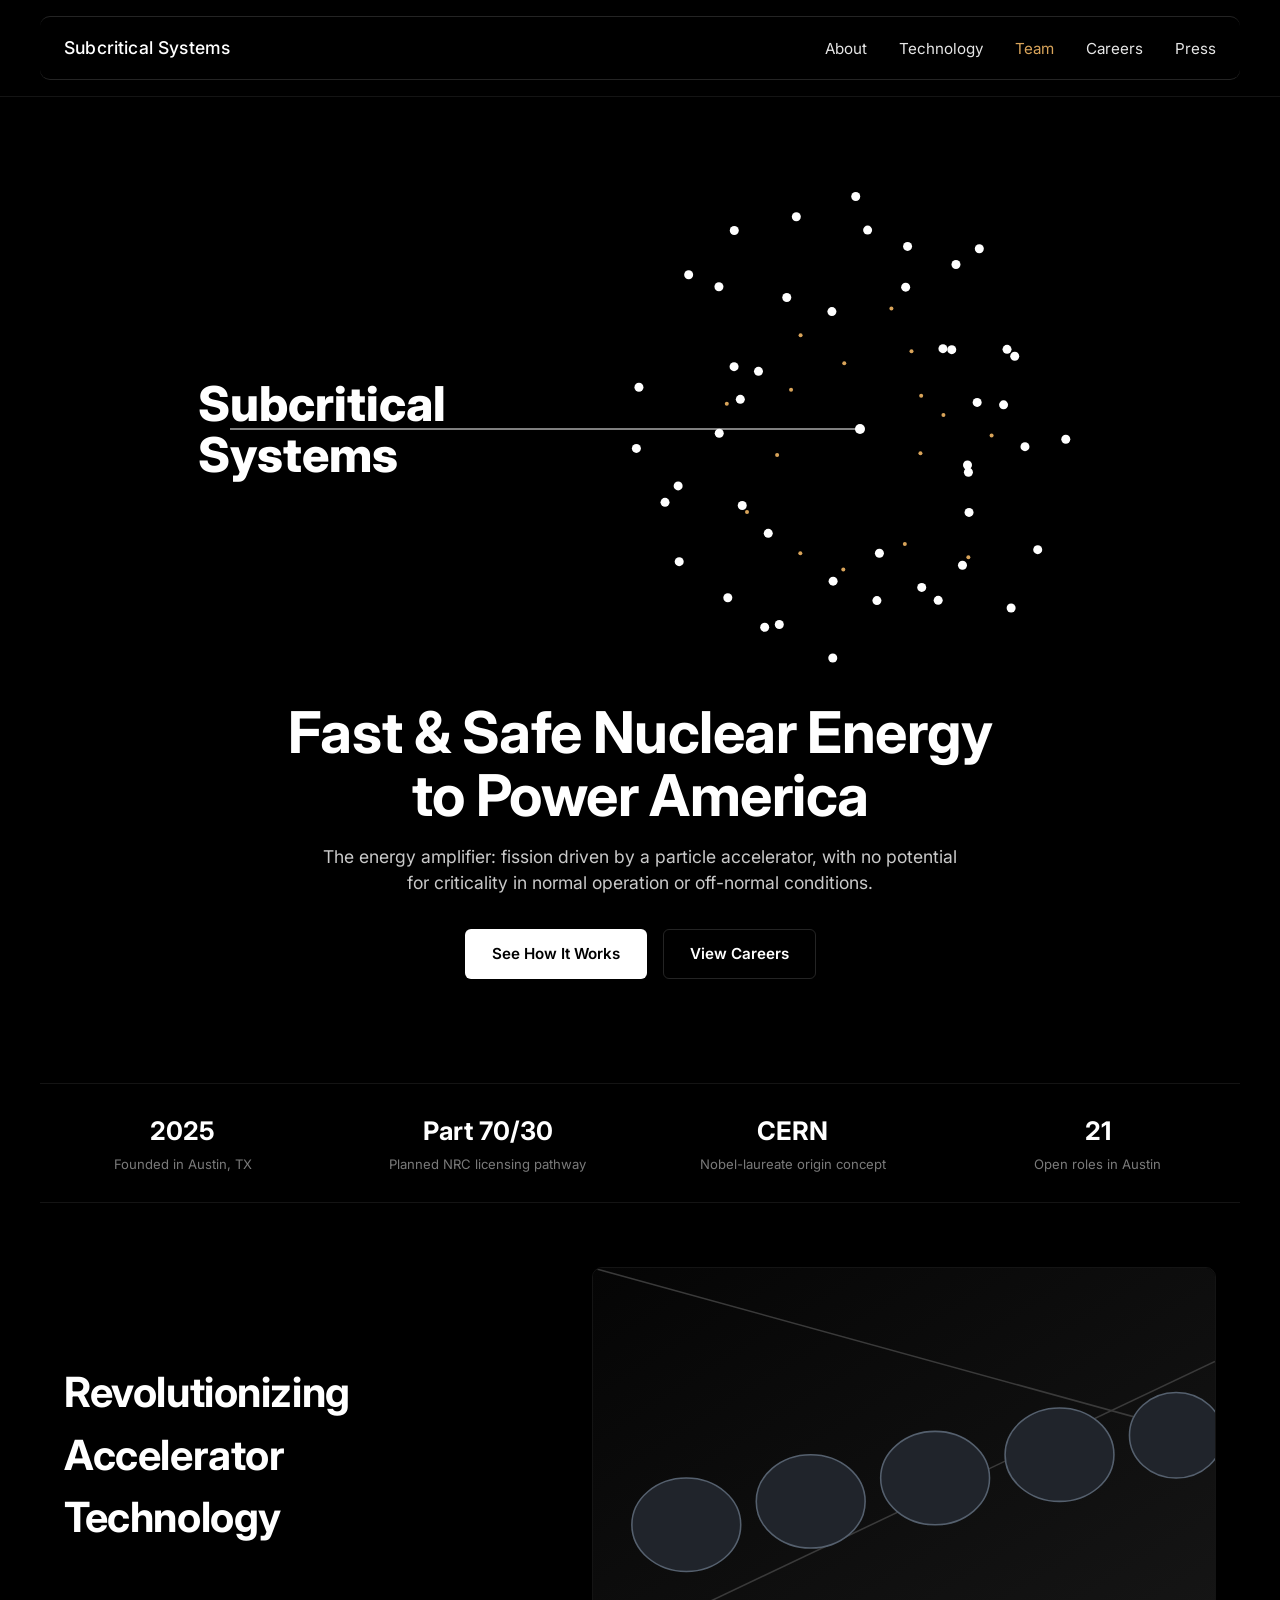
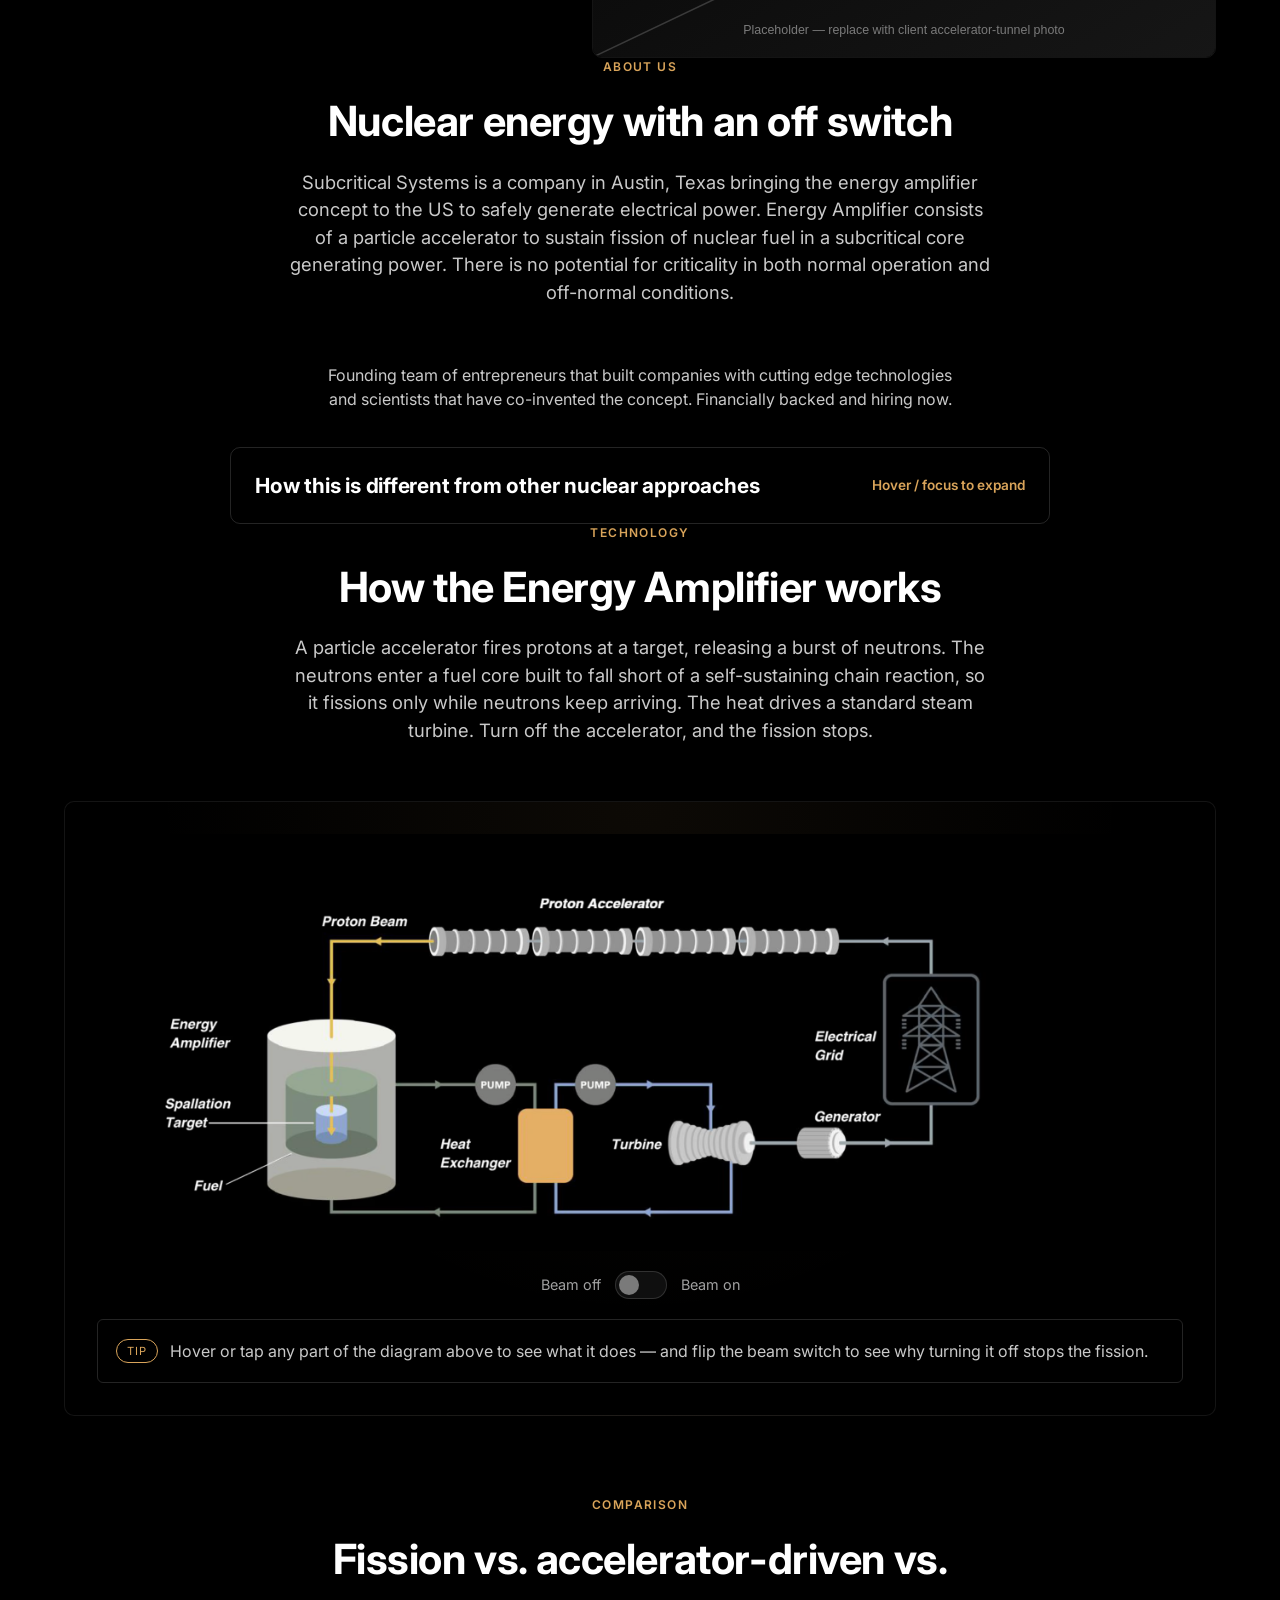
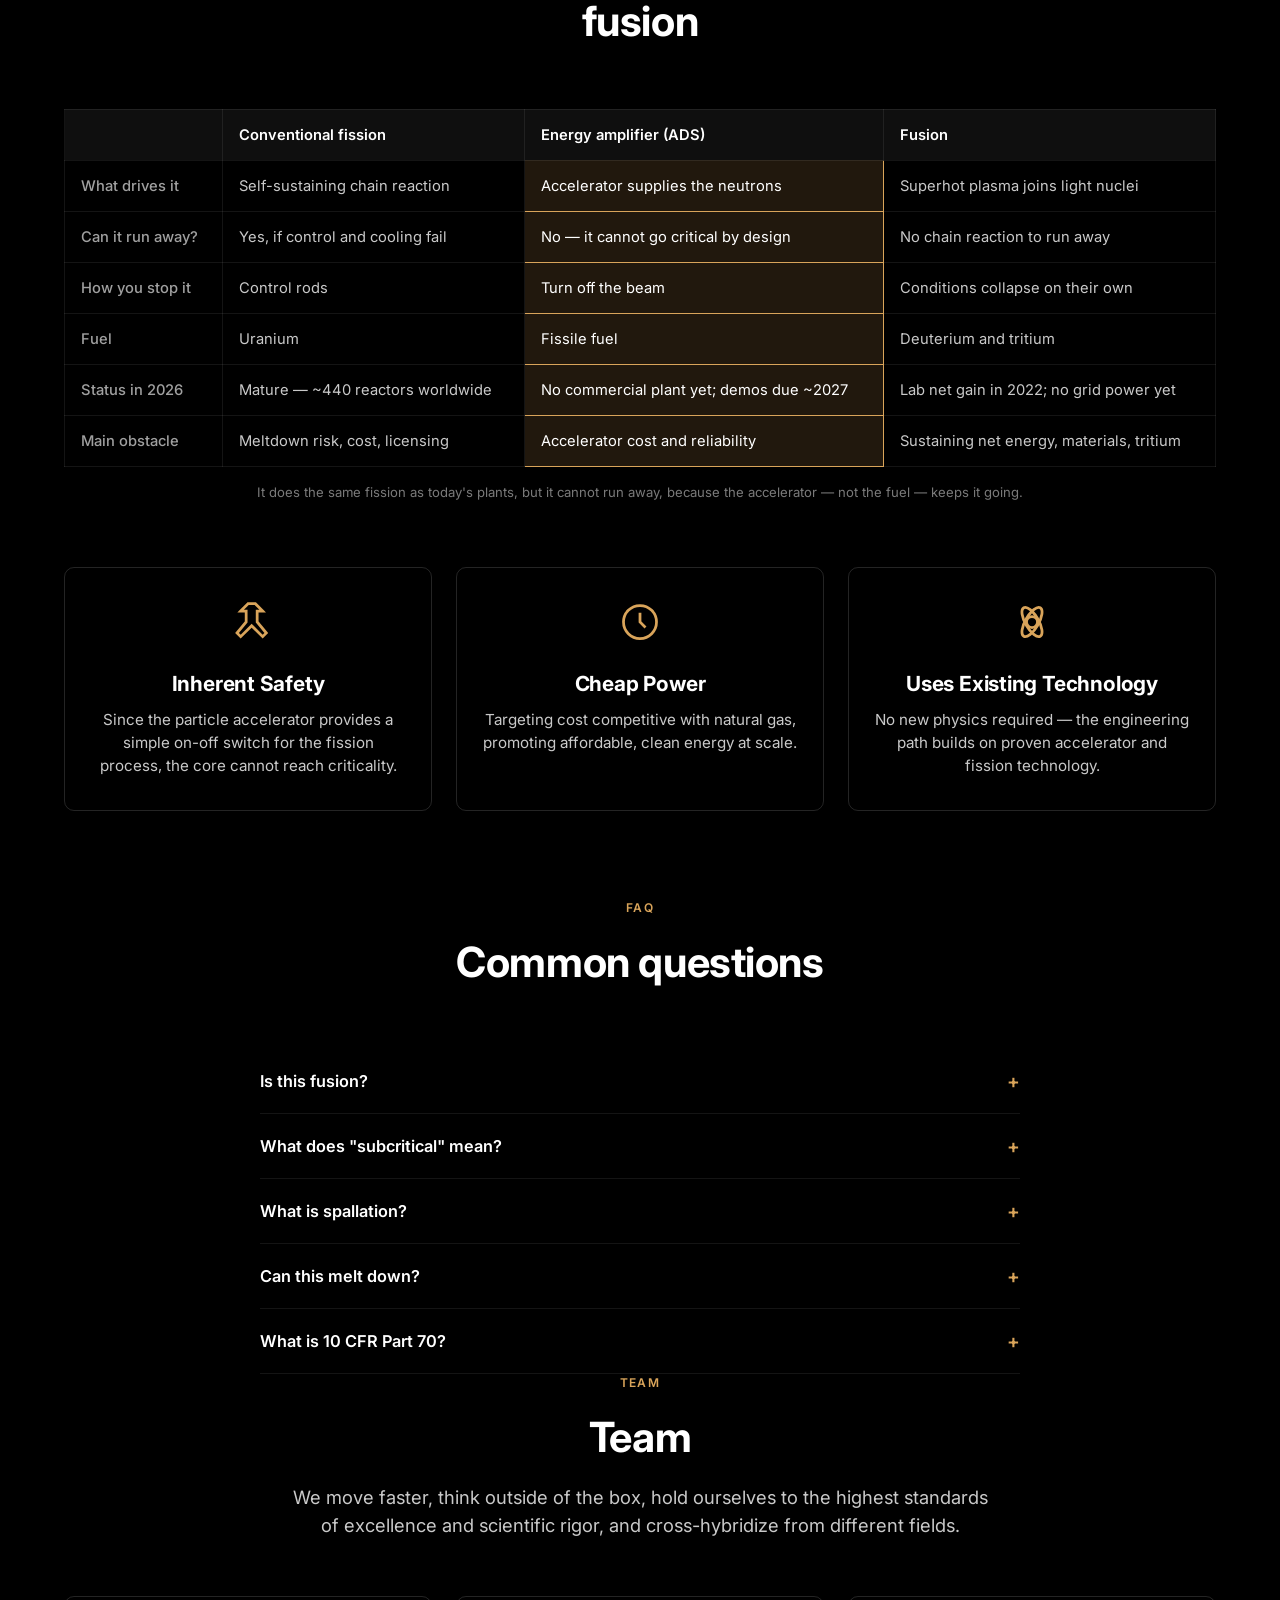
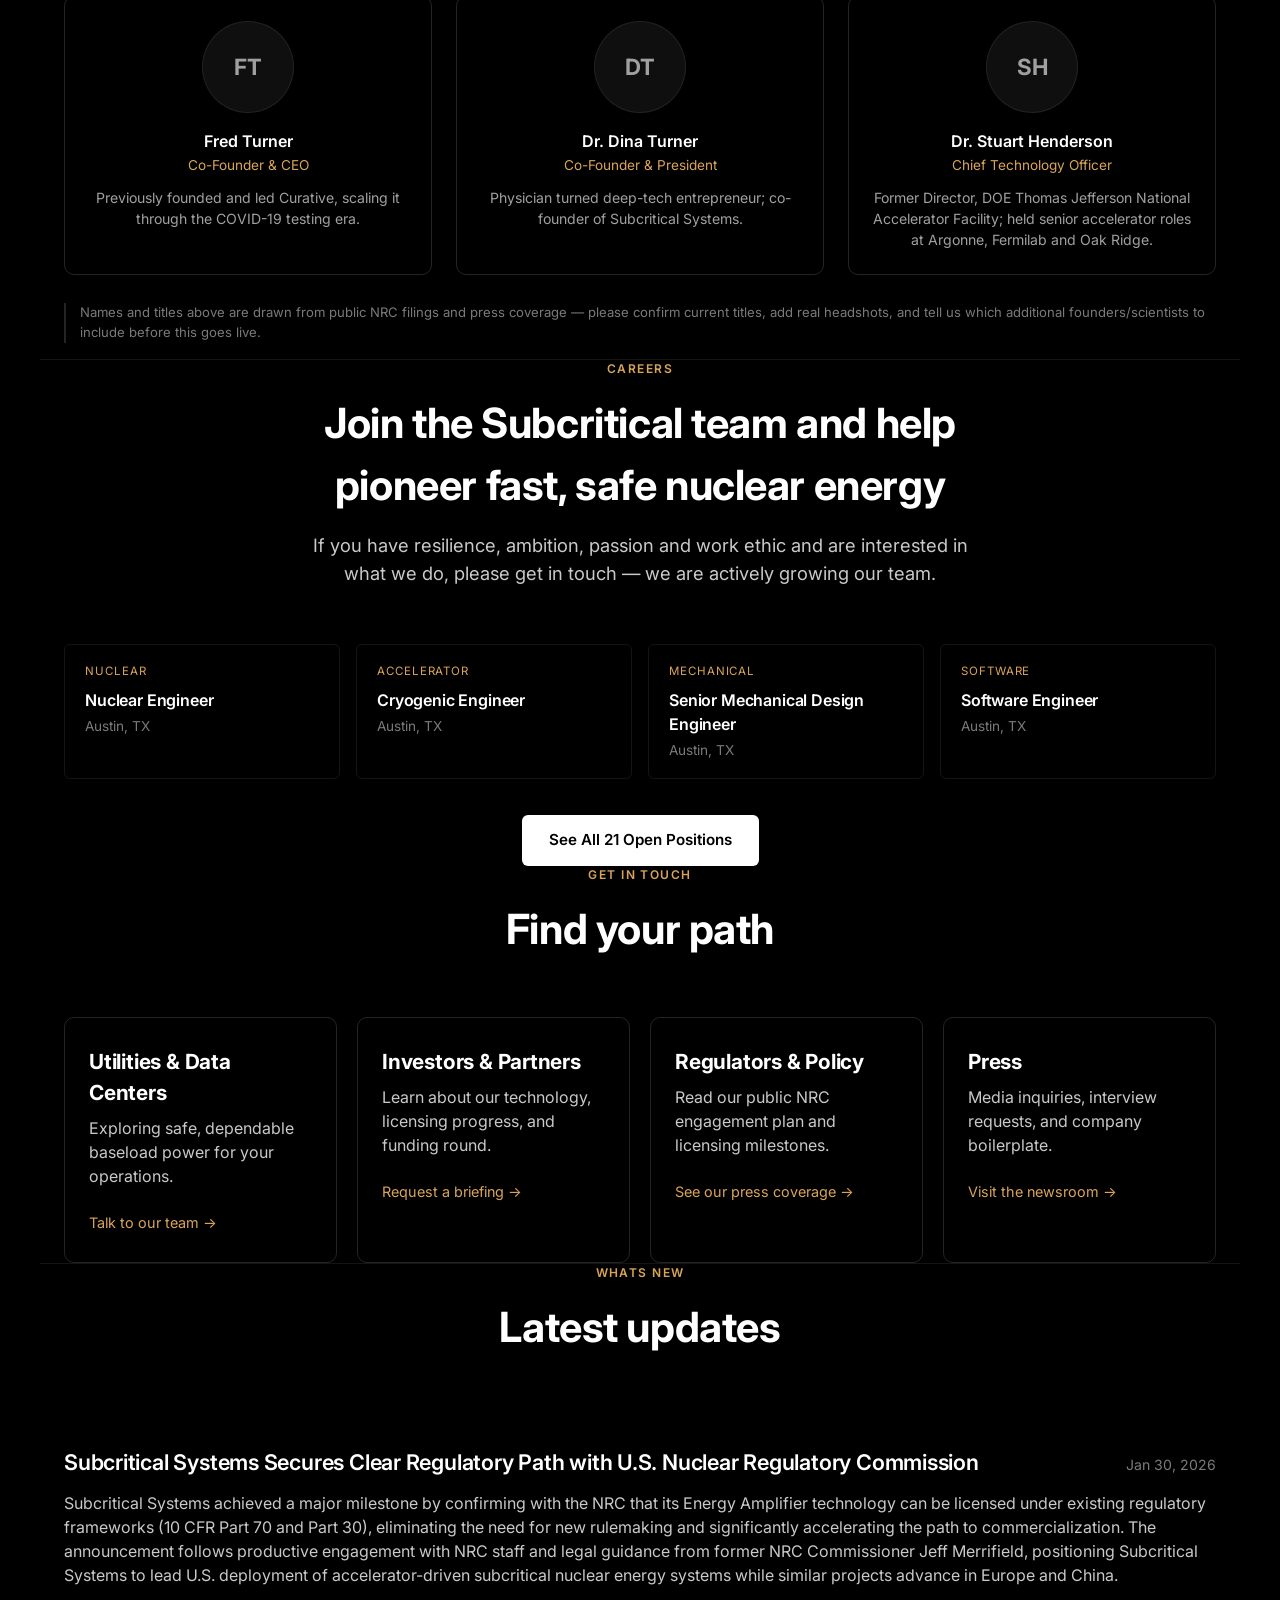
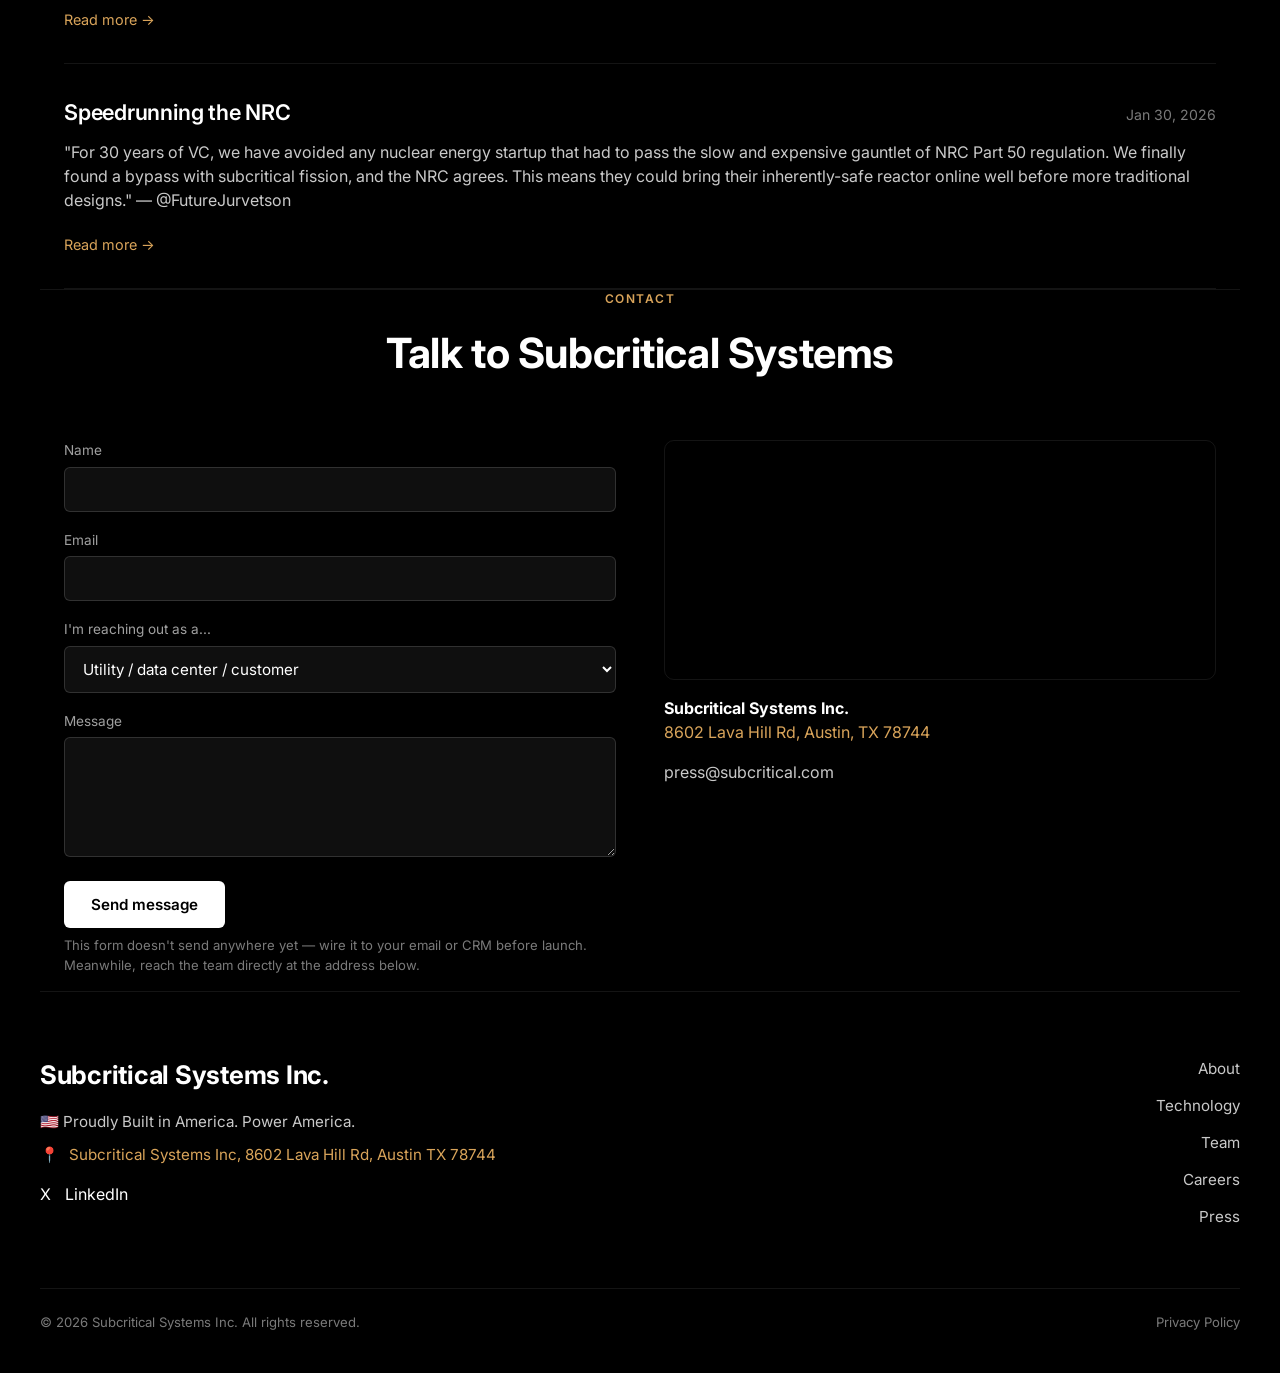
==== commit fbb9c0e4: "update to interactives" ====
--- a/index.html
+++ b/index.html
@@ -33,7 +33,7 @@
   <!-- ============ HERO ============ -->
   <section id="hero" class="hero container">
     <div class="hero-mark">
-      <svg id="heroStarburst" viewBox="0 0 760 420" aria-hidden="true">
+      <svg id="heroStarburst" viewBox="0 0 960 520" aria-hidden="true">
         <!-- rays generated by JS for count/variation control; wordmark sits over the left half -->
       </svg>
       <div class="hero-wordmark">Subcritical<br>Systems</div>
@@ -99,84 +99,21 @@
     </div>
 
     <div class="diagram-wrap">
-      <svg class="diagram-svg" id="techDiagram" viewBox="0 0 1000 420" role="img" aria-label="Diagram of the energy amplifier: proton accelerator, spallation target and fuel core, heat exchanger, turbine, generator and electrical grid">
-        <!-- Grid tower -->
-        <g class="diagram-node" data-key="grid" transform="translate(900,120)">
-          <rect x="-34" y="0" width="68" height="100" rx="8" fill="none" stroke="var(--border)" stroke-width="1.5"/>
-          <path d="M-16 90 L0 20 L16 90 M-10 60 L10 60 M-14 75 L14 75" fill="none" stroke="#8a8a8a" stroke-width="1.5"/>
-        </g>
-        <text x="900" y="108" text-anchor="middle" font-size="13" font-weight="700" fill="#fff">Electrical Grid</text>
-
-        <!-- Generator -->
-        <g class="diagram-node" data-key="generator" transform="translate(800,190)">
-          <rect x="-26" y="-20" width="52" height="40" rx="6" fill="#1a1a1a" stroke="#8a8a8a" stroke-width="1.5"/>
-          <circle cx="0" cy="0" r="10" fill="none" stroke="#8a8a8a" stroke-width="1.5"/>
-        </g>
-        <text x="800" y="230" text-anchor="middle" font-size="13" font-weight="700" fill="#fff">Generator</text>
-
-        <!-- Turbine -->
-        <g class="diagram-node" data-key="turbine" transform="translate(690,190)">
-          <path d="M-40,-18 L40,-30 L40,30 L-40,18 Z" fill="#1c1c1c" stroke="#9a9a9a" stroke-width="1.5"/>
-        </g>
-        <text x="690" y="230" text-anchor="middle" font-size="13" font-weight="700" fill="#fff">Turbine</text>
-
-        <!-- Coolant loop line (blue) -->
-        <path d="M 630 130 L 750 130 L 750 165" fill="none" stroke="var(--accent-blue)" stroke-width="2" marker-end="url(#arrowBlue)"/>
-        <path d="M 690 240 L 630 240 L 630 210" fill="none" stroke="var(--accent-blue)" stroke-width="2" marker-end="url(#arrowBlue)"/>
-        <circle class="diagram-node" data-key="pump2" cx="750" cy="130" r="16" fill="#141414" stroke="#8a8a8a" stroke-width="1.5"/>
-        <text x="750" y="134" text-anchor="middle" font-size="9" fill="#ccc">PUMP</text>
-
-        <!-- Heat exchanger -->
-        <g class="diagram-node" data-key="exchanger" transform="translate(570,170)">
-          <rect x="-24" y="-40" width="48" height="80" rx="8" fill="var(--accent-soft)" stroke="var(--accent)" stroke-width="1.5"/>
-        </g>
-        <text x="570" y="230" text-anchor="middle" font-size="13" font-weight="700" fill="#fff">Heat Exchanger</text>
-
-        <path d="M 500 130 L 546 130 L 546 150" fill="none" stroke="#8a8a8a" stroke-width="2" marker-end="url(#arrowGray)"/>
-        <path d="M 570 210 L 500 210 L 500 190" fill="none" stroke="#8a8a8a" stroke-width="2" marker-end="url(#arrowGray)"/>
-        <circle class="diagram-node" data-key="pump1" cx="500" cy="130" r="16" fill="#141414" stroke="#8a8a8a" stroke-width="1.5"/>
-        <text x="500" y="134" text-anchor="middle" font-size="9" fill="#ccc">PUMP</text>
-
-        <!-- Energy amplifier tank -->
-        <g class="diagram-node" data-key="core" transform="translate(200,190)">
-          <ellipse cx="0" cy="-60" rx="70" ry="16" fill="#2a2a2a" stroke="#8a8a8a" stroke-width="1.5"/>
-          <path d="M-70,-60 L-70,60 A70,16 0 0 0 70,60 L70,-60" fill="#161616" stroke="#8a8a8a" stroke-width="1.5"/>
-          <ellipse cx="0" cy="60" rx="70" ry="16" fill="#111" stroke="#8a8a8a" stroke-width="1.5"/>
-          <rect class="diagram-node" data-key="fuel" x="-14" y="-20" width="28" height="60" rx="4" fill="var(--accent-blue)" opacity="0.55"/>
-        </g>
-        <text x="70" y="108" font-size="13" font-weight="700" fill="#fff">Energy Amplifier</text>
-
-        <text x="60" y="150" font-size="12" font-style="italic" fill="#ddd">Spallation Target</text>
-        <text x="60" y="270" font-size="12" font-style="italic" fill="#ddd">Fuel</text>
-        <path d="M62,146 L128,132" stroke="#666" stroke-width="1"/>
-        <path d="M62,265 L150,220" stroke="#666" stroke-width="1"/>
-
-        <!-- proton beam -->
-        <path class="diagram-node" data-key="beam" d="M 200 130 L 200 92" stroke="var(--accent)" stroke-width="3" marker-end="url(#arrowAccent)"/>
-        <text x="212" y="115" font-size="12" font-style="italic" fill="var(--accent)">Proton Beam</text>
-
-        <!-- accelerator -->
-        <g class="diagram-node" data-key="accelerator" transform="translate(200,80)">
-          <rect x="0" y="-8" width="330" height="16" rx="8" fill="#1a1a1a" stroke="#9a9a9a" stroke-width="1.5"/>
-          <g stroke="#9a9a9a" stroke-width="1">
-            <line x1="24" y1="-8" x2="24" y2="8"/><line x1="56" y1="-8" x2="56" y2="8"/>
-            <line x1="88" y1="-8" x2="88" y2="8"/><line x1="120" y1="-8" x2="120" y2="8"/>
-            <line x1="152" y1="-8" x2="152" y2="8"/><line x1="184" y1="-8" x2="184" y2="8"/>
-            <line x1="216" y1="-8" x2="216" y2="8"/><line x1="248" y1="-8" x2="248" y2="8"/>
-            <line x1="280" y1="-8" x2="280" y2="8"/><line x1="312" y1="-8" x2="312" y2="8"/>
-          </g>
-        </g>
-        <text x="365" y="60" text-anchor="middle" font-size="13" font-weight="700" fill="#fff">Proton Accelerator</text>
-        <path d="M 620 80 L 530 80" stroke="#8a8a8a" stroke-width="2" marker-end="url(#arrowGray)"/>
-        <path d="M 620 80 L 720 80 L 800 150" fill="none" stroke="#8a8a8a" stroke-width="1.5"/>
-        <path d="M 800 205 L 800 250 L 900 250 L 900 170" fill="none" stroke="#8a8a8a" stroke-width="1.5"/>
-
-        <defs>
-          <marker id="arrowGray" markerWidth="8" markerHeight="8" refX="6" refY="3" orient="auto"><path d="M0,0 L6,3 L0,6 Z" fill="#8a8a8a"/></marker>
-          <marker id="arrowBlue" markerWidth="8" markerHeight="8" refX="6" refY="3" orient="auto"><path d="M0,0 L6,3 L0,6 Z" fill="var(--accent-blue)"/></marker>
-          <marker id="arrowAccent" markerWidth="8" markerHeight="8" refX="6" refY="3" orient="auto"><path d="M0,0 L6,3 L0,6 Z" fill="var(--accent)"/></marker>
-        </defs>
-      </svg>
+      <div class="diagram-image-wrap" id="diagramImageWrap">
+        <img class="diagram-img" src="images/energy-amplifier-diagram.png" alt="Diagram of the energy amplifier: a proton accelerator fires a beam at a spallation target inside the fuel core, heat moves through a heat exchanger and turbine to a generator, which feeds the electrical grid">
+
+        <!-- Invisible hotspots positioned over the real diagram image, in % so they stay aligned as it scales -->
+        <button class="hotspot" data-key="accelerator" style="left:31%;top:20%;width:37%;height:10%;" aria-label="Proton Accelerator"></button>
+        <button class="hotspot" data-key="beam" style="left:21%;top:24%;width:13%;height:46%;" aria-label="Proton Beam"></button>
+        <button class="hotspot" data-key="core" style="left:15%;top:44%;width:13%;height:46%;" aria-label="Energy Amplifier core"></button>
+        <button class="hotspot" data-key="fuel" style="left:19.5%;top:63%;width:4%;height:14%;" aria-label="Fuel and spallation target"></button>
+        <button class="hotspot" data-key="pump1" style="left:34%;top:56%;width:4.5%;height:9%;" aria-label="Primary loop pump"></button>
+        <button class="hotspot" data-key="exchanger" style="left:39%;top:65%;width:4.5%;height:18%;" aria-label="Heat Exchanger"></button>
+        <button class="hotspot" data-key="pump2" style="left:43.5%;top:56%;width:4.5%;height:9%;" aria-label="Secondary loop pump"></button>
+        <button class="hotspot" data-key="turbine" style="left:52.5%;top:66%;width:7%;height:16%;" aria-label="Turbine"></button>
+        <button class="hotspot" data-key="generator" style="left:64%;top:70%;width:5%;height:9%;" aria-label="Generator"></button>
+        <button class="hotspot" data-key="grid" style="left:72.5%;top:33%;width:9%;height:31%;" aria-label="Electrical Grid"></button>
+      </div>
 
       <div class="beam-toggle-row">
         <span class="beam-toggle-label">Beam off</span>
--- a/css/style.css
+++ b/css/style.css
@@ -187,14 +187,14 @@
 .hero-mark {
   position: relative;
   width: 100%;
-  max-width: 760px;
+  max-width: 960px;
   margin: 0 auto 8px;
   display: flex;
   align-items: center;
   justify-content: center;
 }
 
-.hero-mark svg { width: 100%; height: auto; }
+.hero-mark svg { width: 100%; height: auto; overflow: visible; }
 
 .hero-wordmark {
   position: absolute;
@@ -211,7 +211,21 @@
   transform-origin: center;
   animation: pulse-dot 2.4s ease-in-out infinite;
 }
-.beam-ray { stroke-dasharray: 4 4000; animation: draw-ray 2.6s var(--ease) forwards; }
+.beam-ray {
+  stroke-dasharray: 4 4000;
+  animation: draw-ray 2.6s var(--ease) forwards, ray-shimmer 3.6s ease-in-out infinite;
+  animation-delay: 0s, 2.6s;
+  transform-origin: center;
+}
+.beam-ray-trail {
+  animation: orbit-trail linear infinite;
+  transform-box: fill-box;
+  transform-origin: center;
+}
+.hero-mark-group {
+  animation: mark-breathe 7s ease-in-out infinite;
+  transform-origin: center;
+}
 @keyframes pulse-dot {
   0%, 100% { r: 5; opacity: 1; }
   50% { r: 8; opacity: 0.7; }
@@ -219,6 +233,24 @@
 @keyframes draw-ray {
   from { stroke-dashoffset: 4000; }
   to { stroke-dashoffset: 0; }
+}
+@keyframes ray-shimmer {
+  0%, 100% { opacity: 1; }
+  50% { opacity: 0.45; }
+}
+@keyframes orbit-trail {
+  from { transform: rotate(0deg); }
+  to { transform: rotate(360deg); }
+}
+@keyframes mark-breathe {
+  0%, 100% { transform: scale(1); }
+  50% { transform: scale(1.015); }
+}
+
+@media (prefers-reduced-motion: reduce) {
+  .beam-ray, .beam-ray-trail, .hero-mark-group, .beam-dot {
+    animation: none !important;
+  }
 }
 
 .hero h1 { margin-top: 12px; }
@@ -302,15 +334,44 @@
   background: radial-gradient(ellipse at 50% 0%, rgba(217,164,90,0.06), transparent 60%);
 }
 
-.diagram-svg { width: 100%; height: auto; }
-
-.diagram-node { cursor: pointer; }
-.diagram-node rect, .diagram-node circle, .diagram-node ellipse {
-  transition: filter 0.2s var(--ease);
-}
-.diagram-node:hover rect, .diagram-node:hover circle, .diagram-node:hover ellipse,
-.diagram-node.is-active rect, .diagram-node.is-active circle, .diagram-node.is-active ellipse {
-  filter: drop-shadow(0 0 8px var(--accent));
+.diagram-image-wrap {
+  position: relative;
+  width: 100%;
+  line-height: 0;
+  border-radius: var(--radius-sm);
+  overflow: hidden;
+}
+
+.diagram-img {
+  width: 100%;
+  height: auto;
+  display: block;
+  transition: filter 0.4s var(--ease), opacity 0.4s var(--ease);
+}
+
+/* "Beam off" state: dim + desaturate the whole diagram */
+.diagram-image-wrap.beam-off .diagram-img {
+  filter: grayscale(0.6) brightness(0.55);
+  opacity: 0.85;
+}
+
+.hotspot {
+  position: absolute;
+  background: transparent;
+  border: 1px solid transparent;
+  border-radius: var(--radius-sm);
+  padding: 0;
+  margin: 0;
+  cursor: pointer;
+  transition: background 0.2s var(--ease), border-color 0.2s var(--ease), box-shadow 0.2s var(--ease);
+}
+.hotspot:hover,
+.hotspot:focus-visible,
+.hotspot.is-active {
+  background: var(--accent-soft);
+  border-color: var(--accent);
+  box-shadow: 0 0 18px rgba(217, 164, 90, 0.45);
+  outline: none;
 }
 
 .diagram-tooltip {
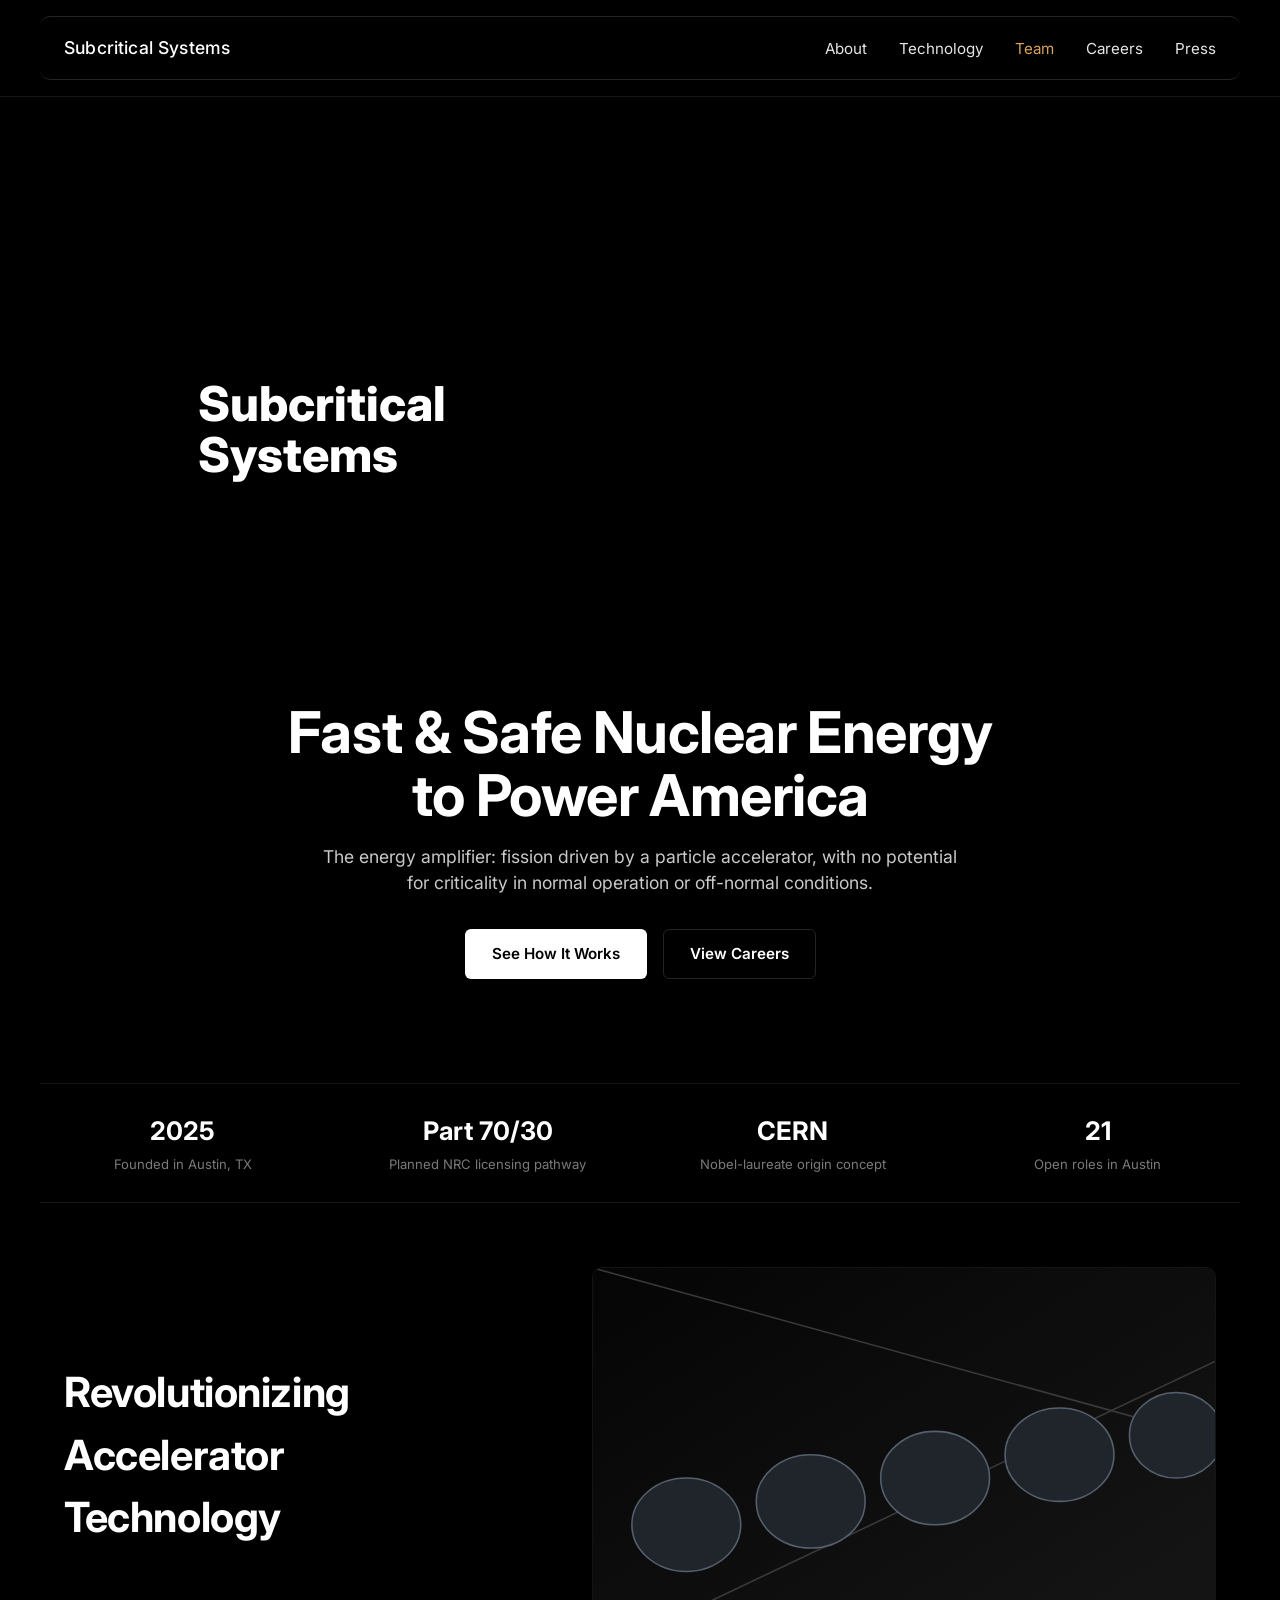
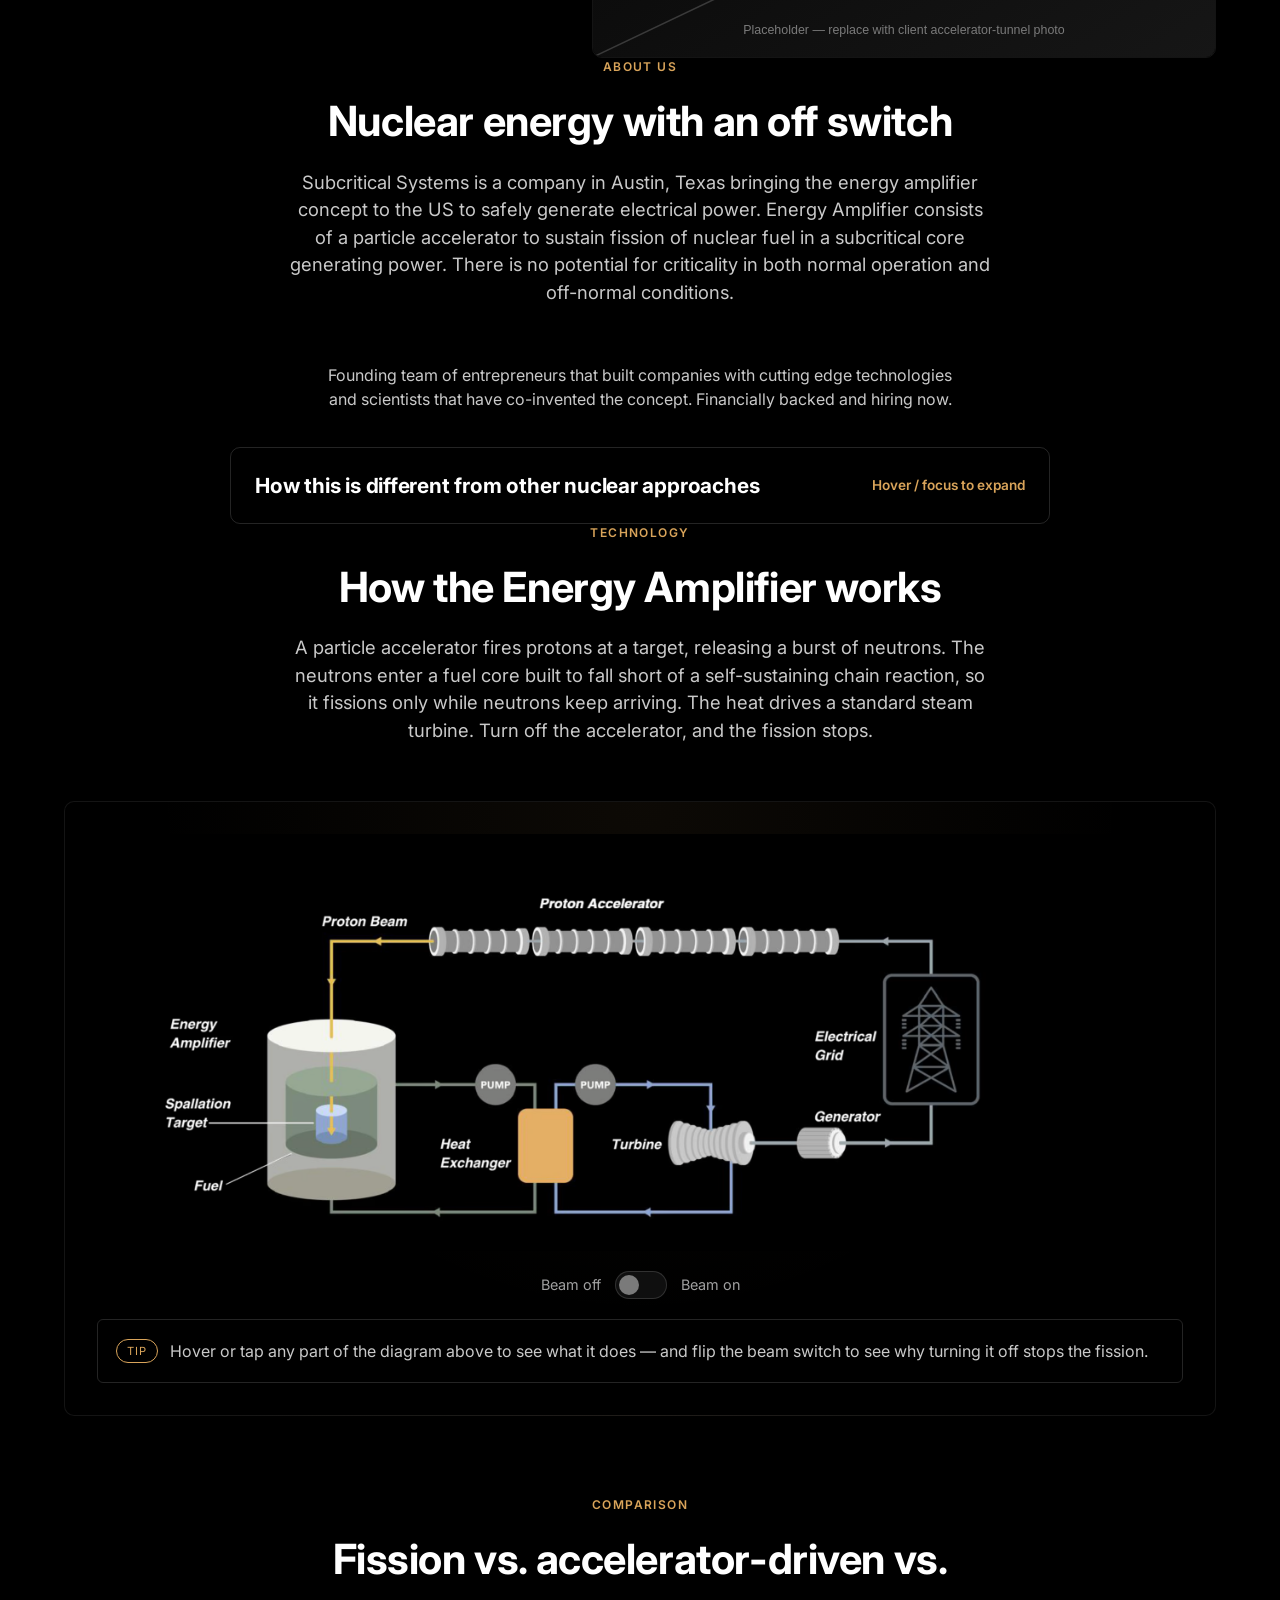
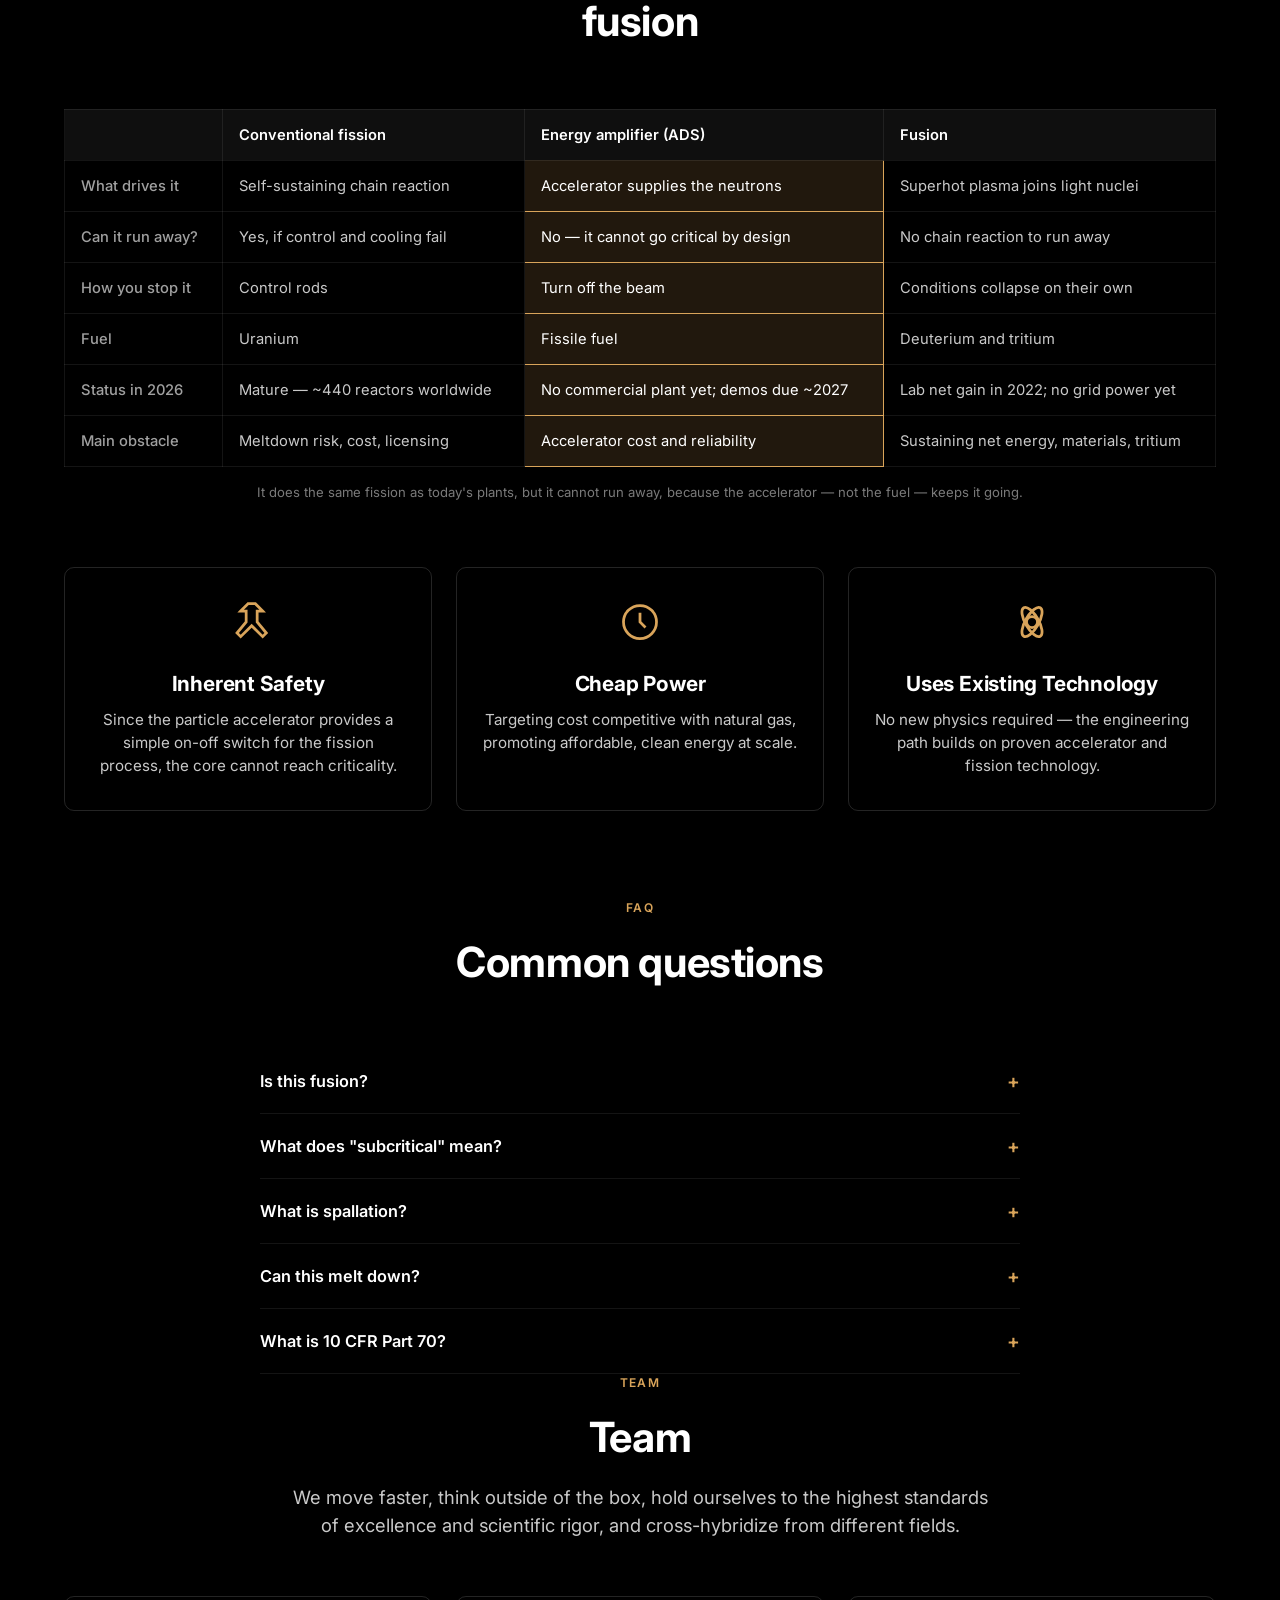
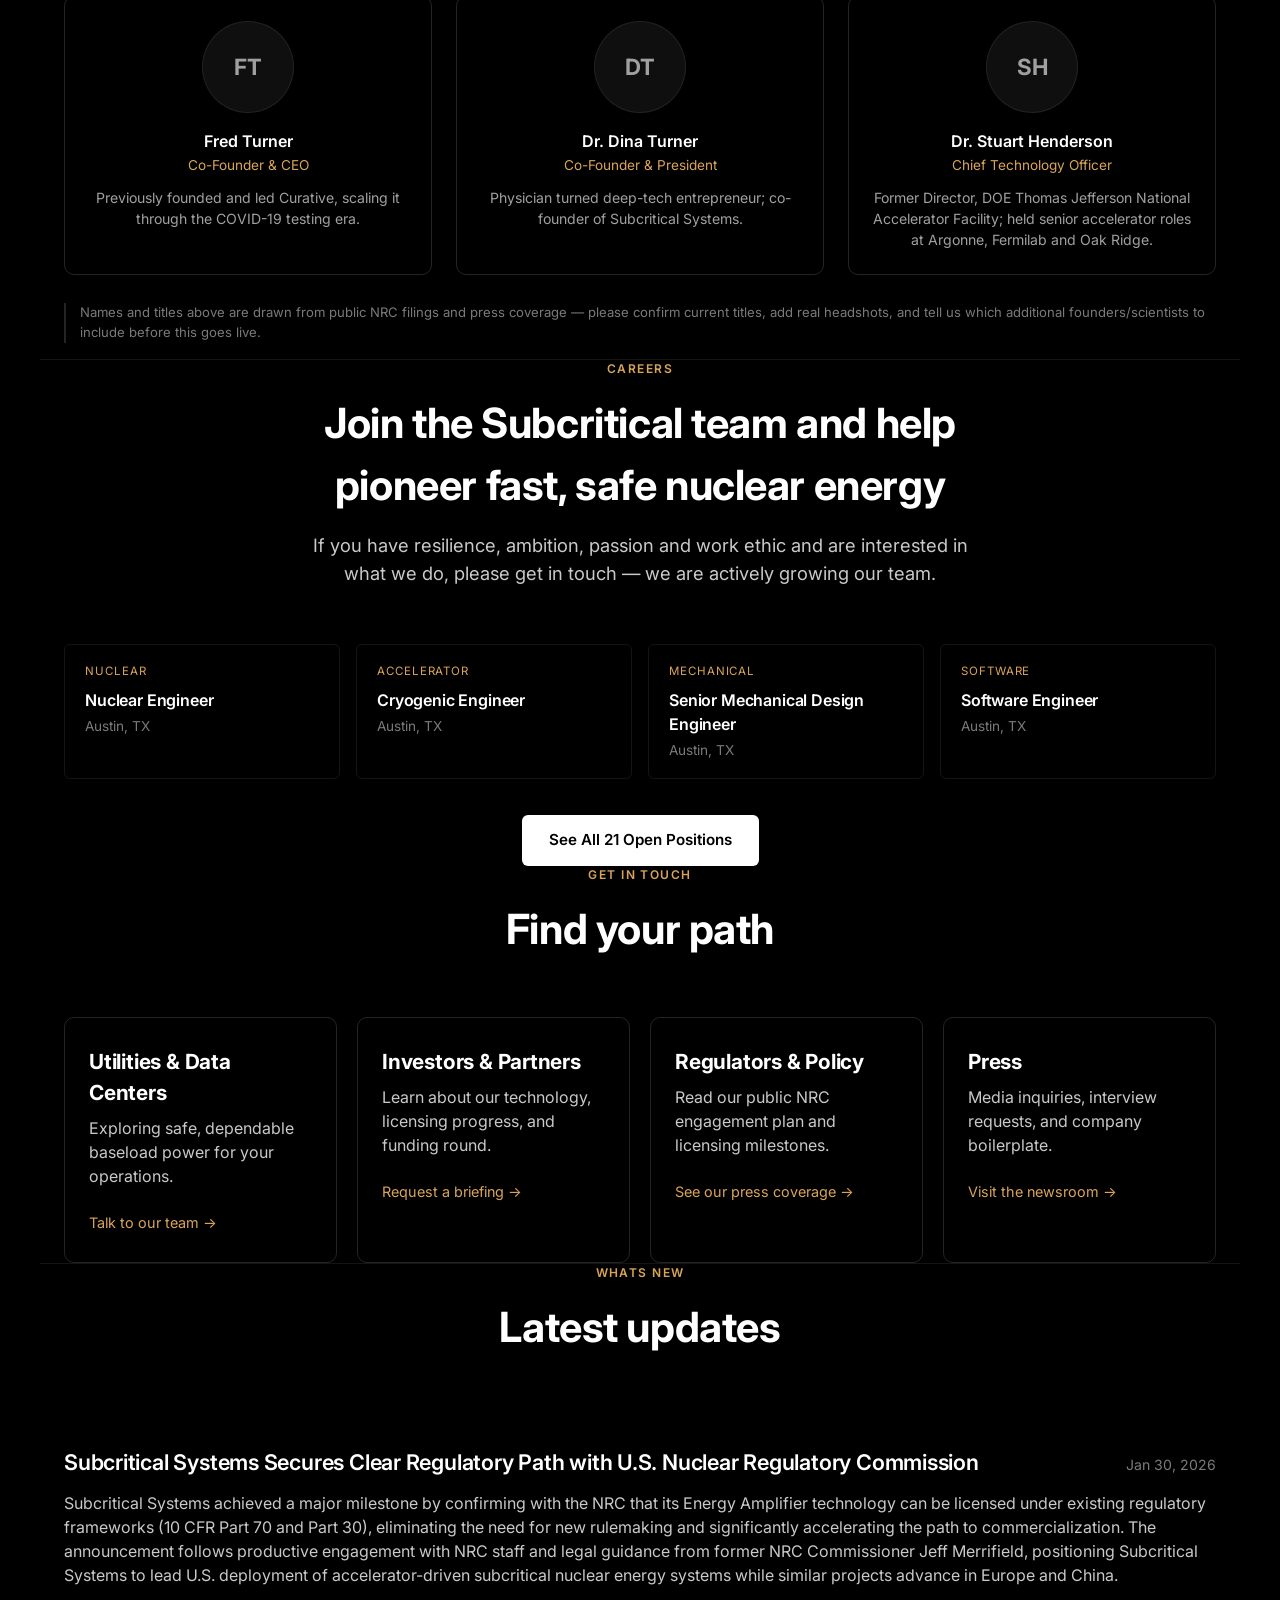
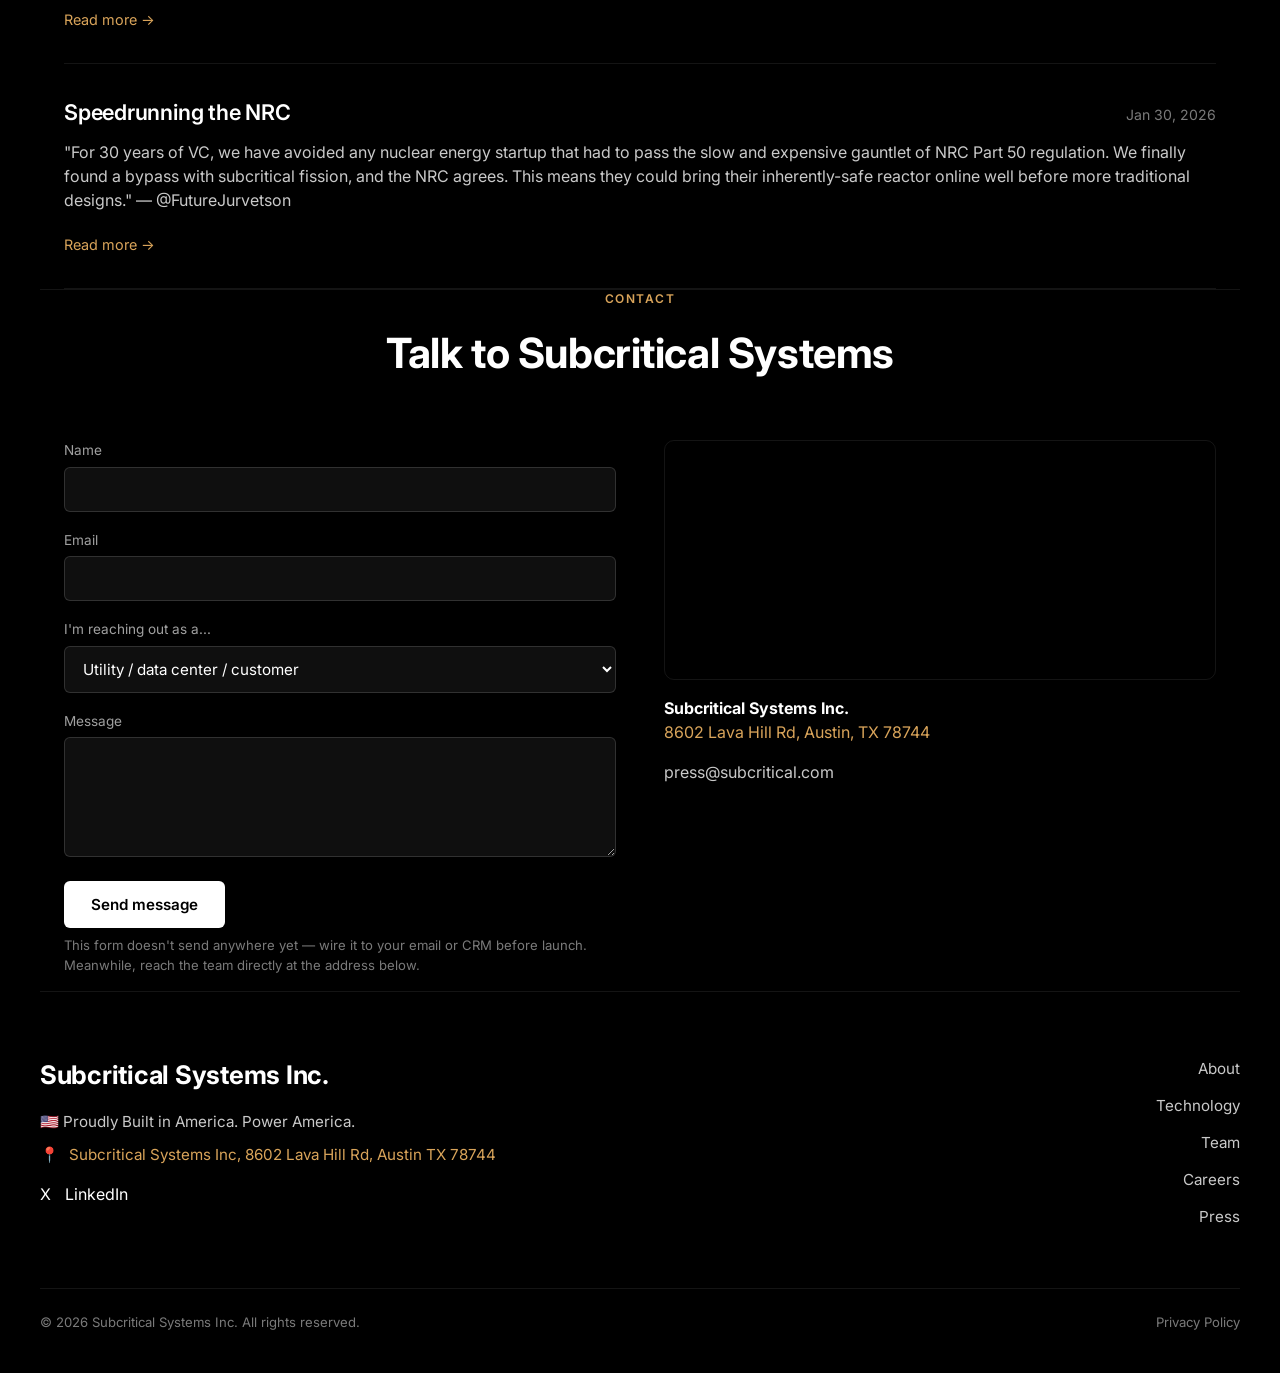
==== commit 4268e80f: "update to hero" ====
--- a/index.html
+++ b/index.html
@@ -33,9 +33,7 @@
   <!-- ============ HERO ============ -->
   <section id="hero" class="hero container">
     <div class="hero-mark">
-      <svg id="heroStarburst" viewBox="0 0 960 520" aria-hidden="true">
-        <!-- rays generated by JS for count/variation control; wordmark sits over the left half -->
-      </svg>
+      <video class="hero-mark-video" src="https://framerusercontent.com/assets/fxn6WaTSAinTPp3pKd8B45ZDI.mp4" autoplay loop muted playsinline preload="auto" aria-hidden="true"></video>
       <div class="hero-wordmark">Subcritical<br>Systems</div>
     </div>
     <h1>Fast &amp; Safe Nuclear Energy<br>to Power America</h1>
--- a/css/style.css
+++ b/css/style.css
@@ -196,6 +196,16 @@
 
 .hero-mark svg { width: 100%; height: auto; overflow: visible; }
 
+.hero-mark-video {
+  width: 100%;
+  height: auto;
+  aspect-ratio: 960 / 520;
+  display: block;
+  object-fit: cover;
+  background-color: transparent;
+  pointer-events: none;
+}
+
 .hero-wordmark {
   position: absolute;
   left: 4%;
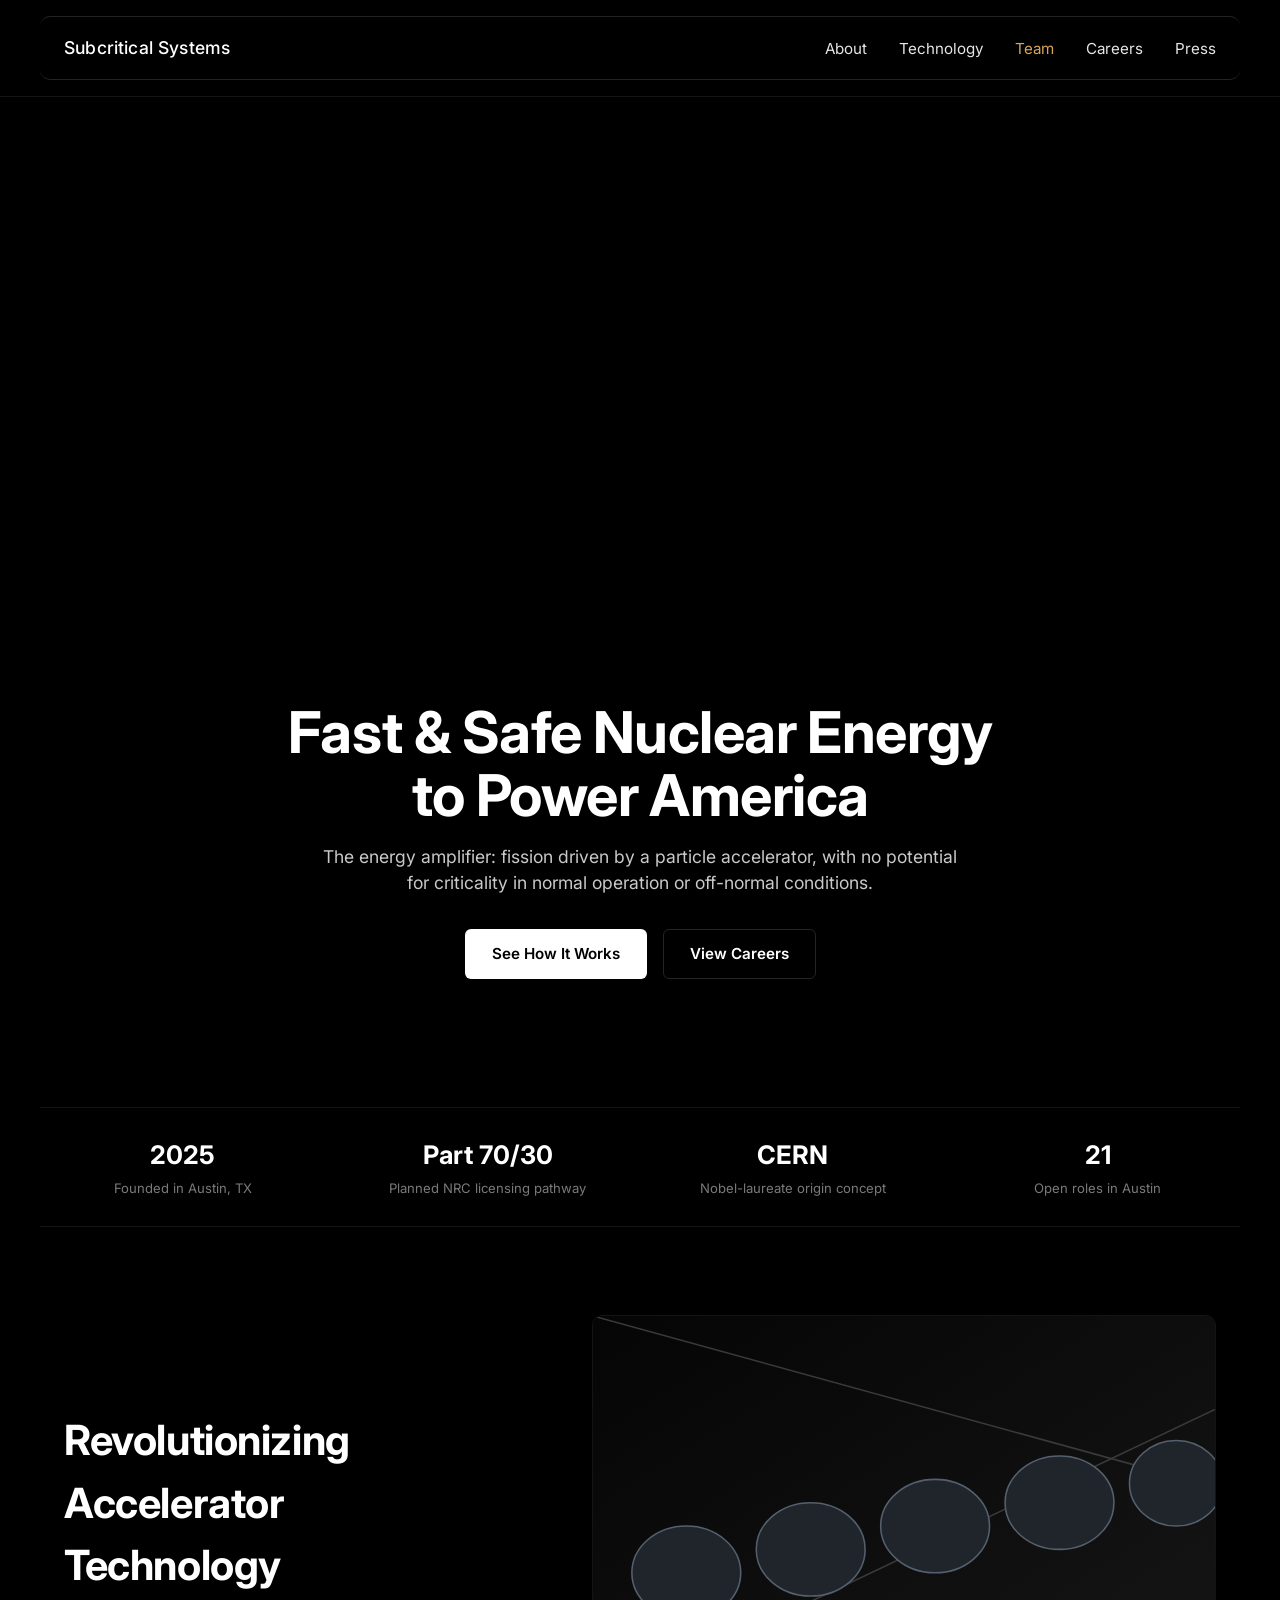
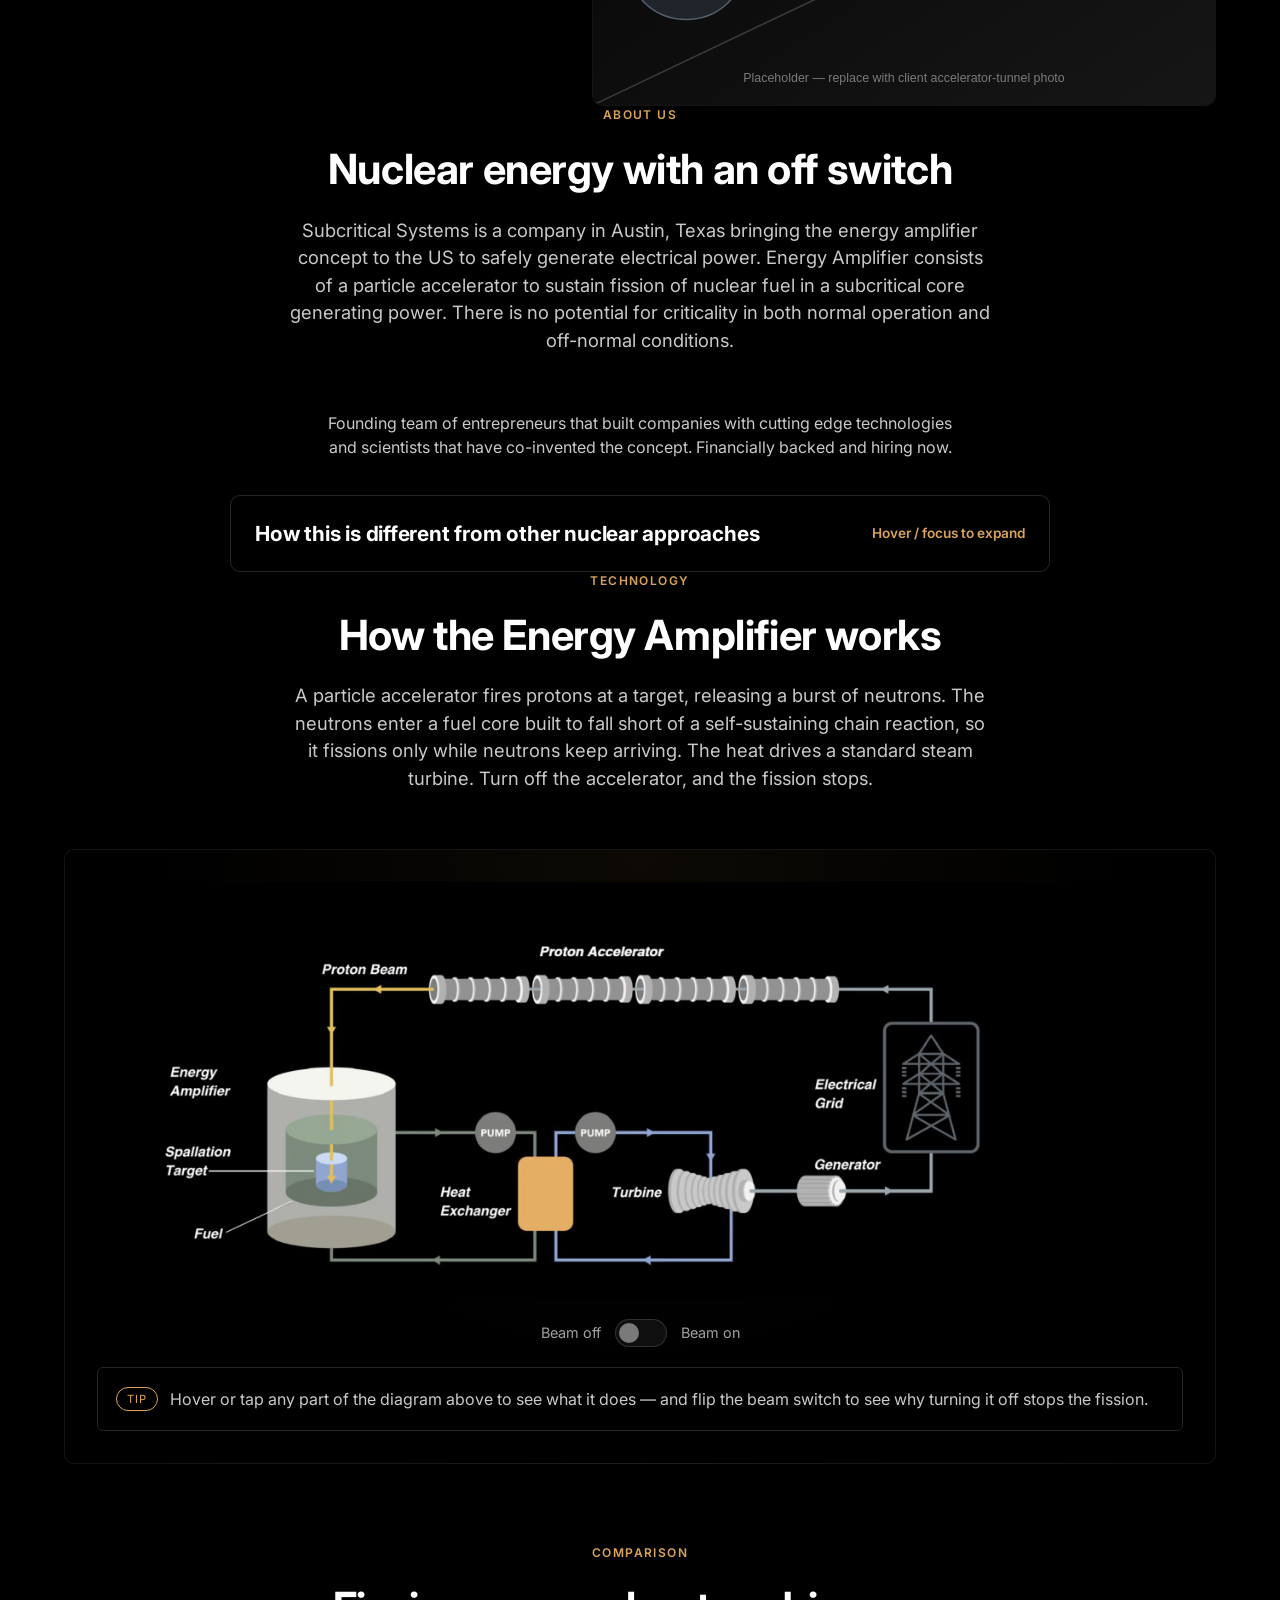
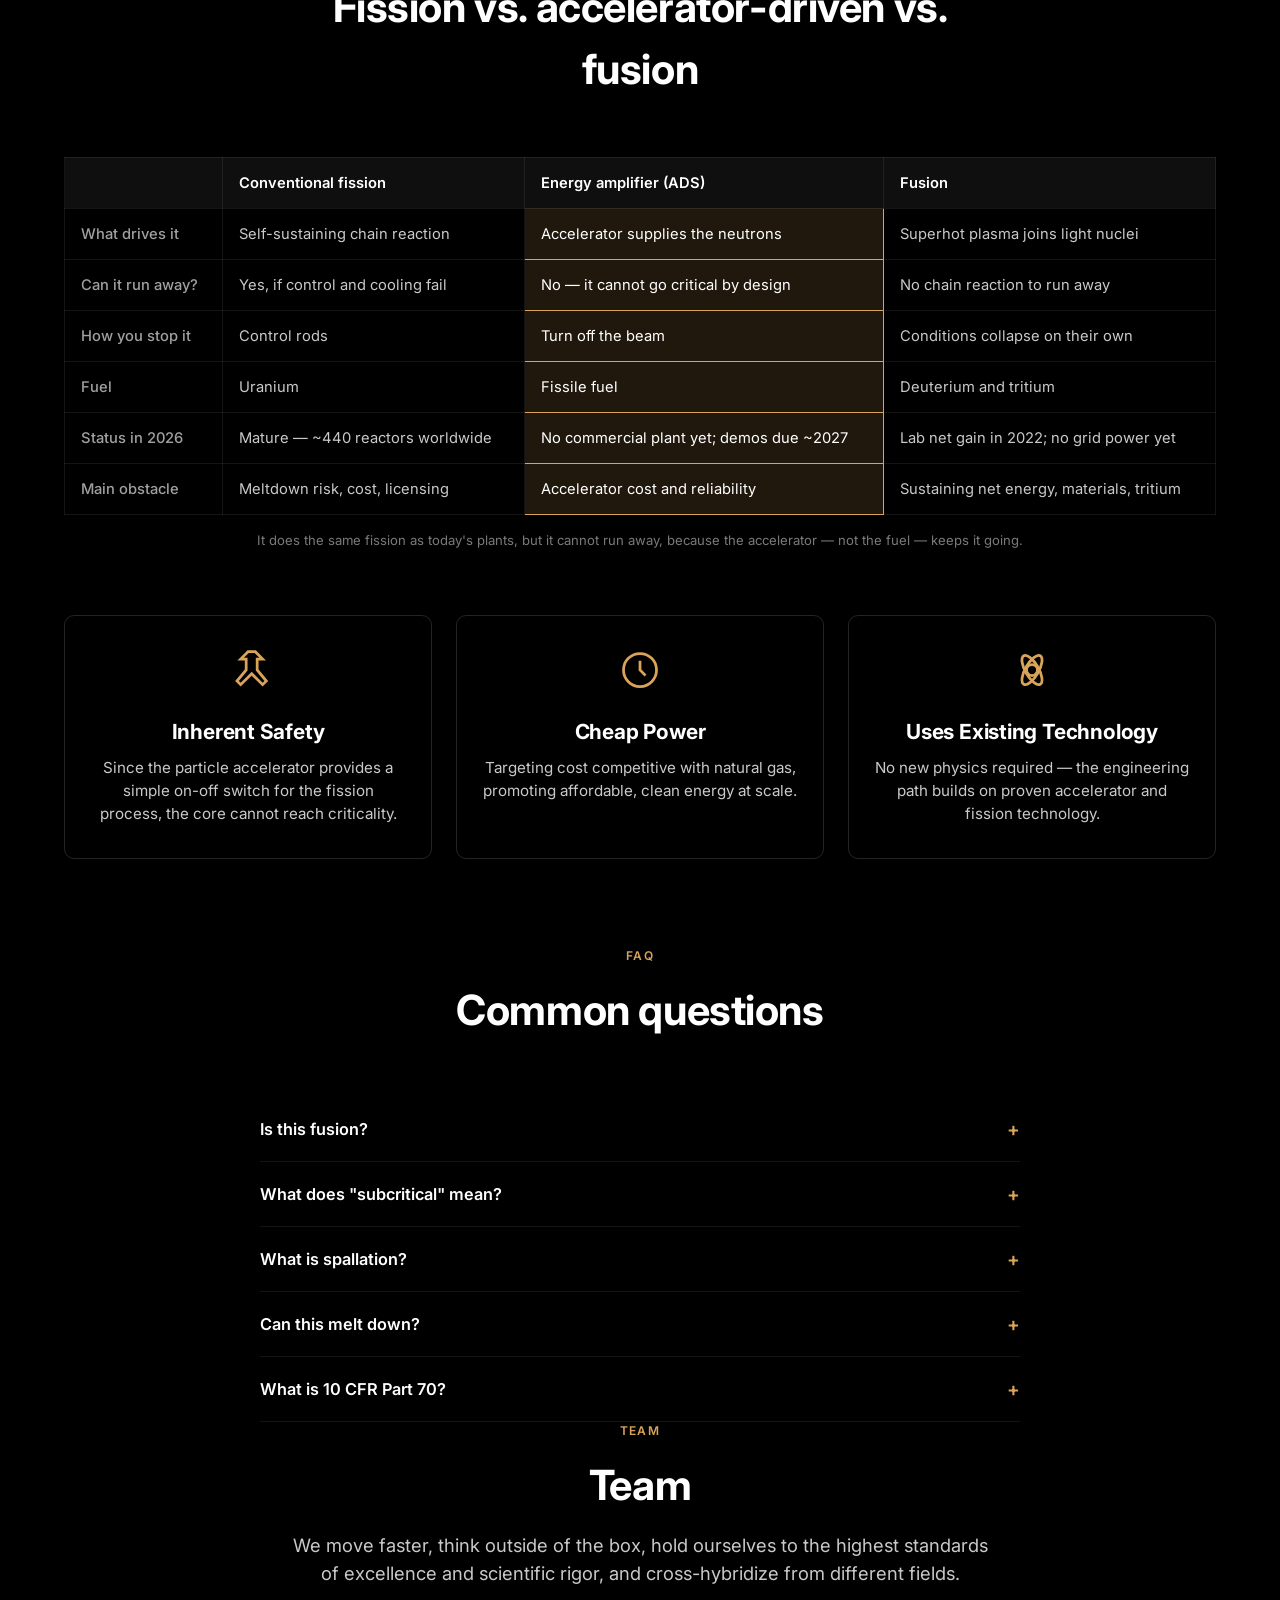
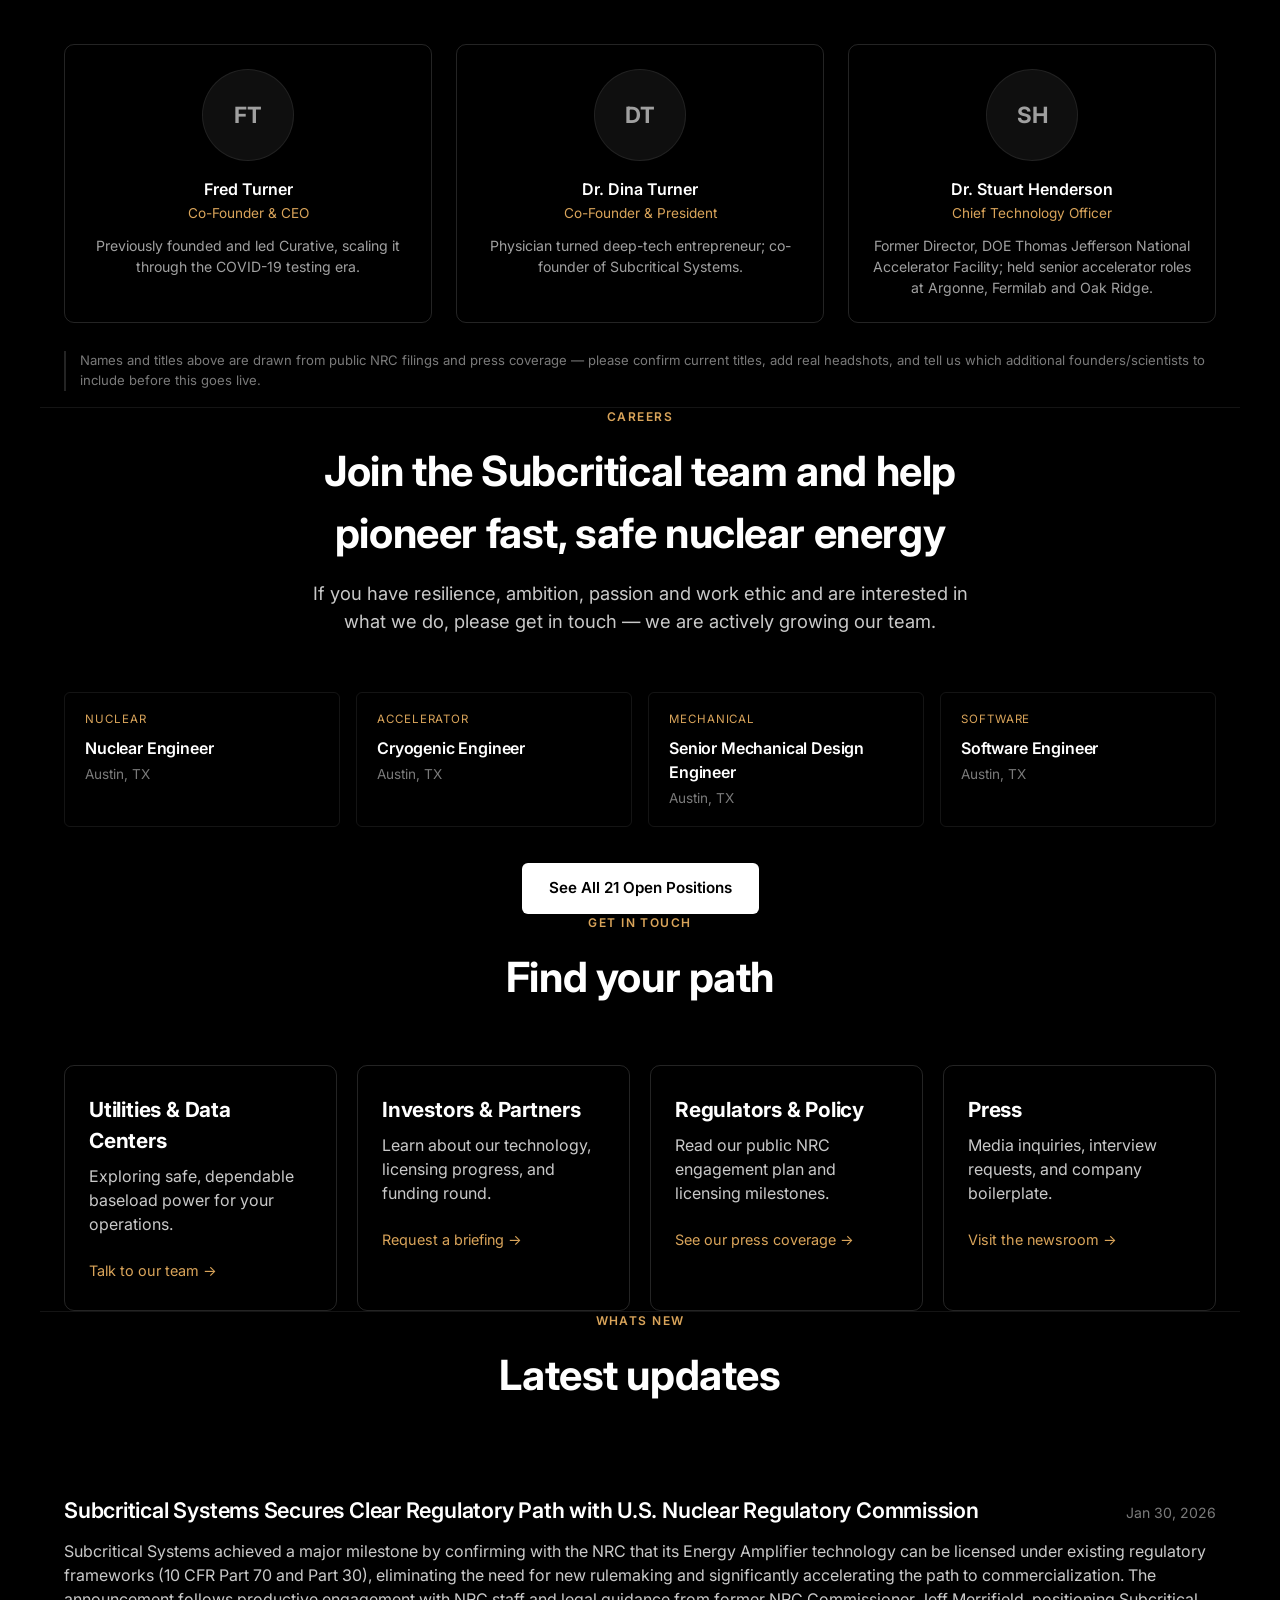
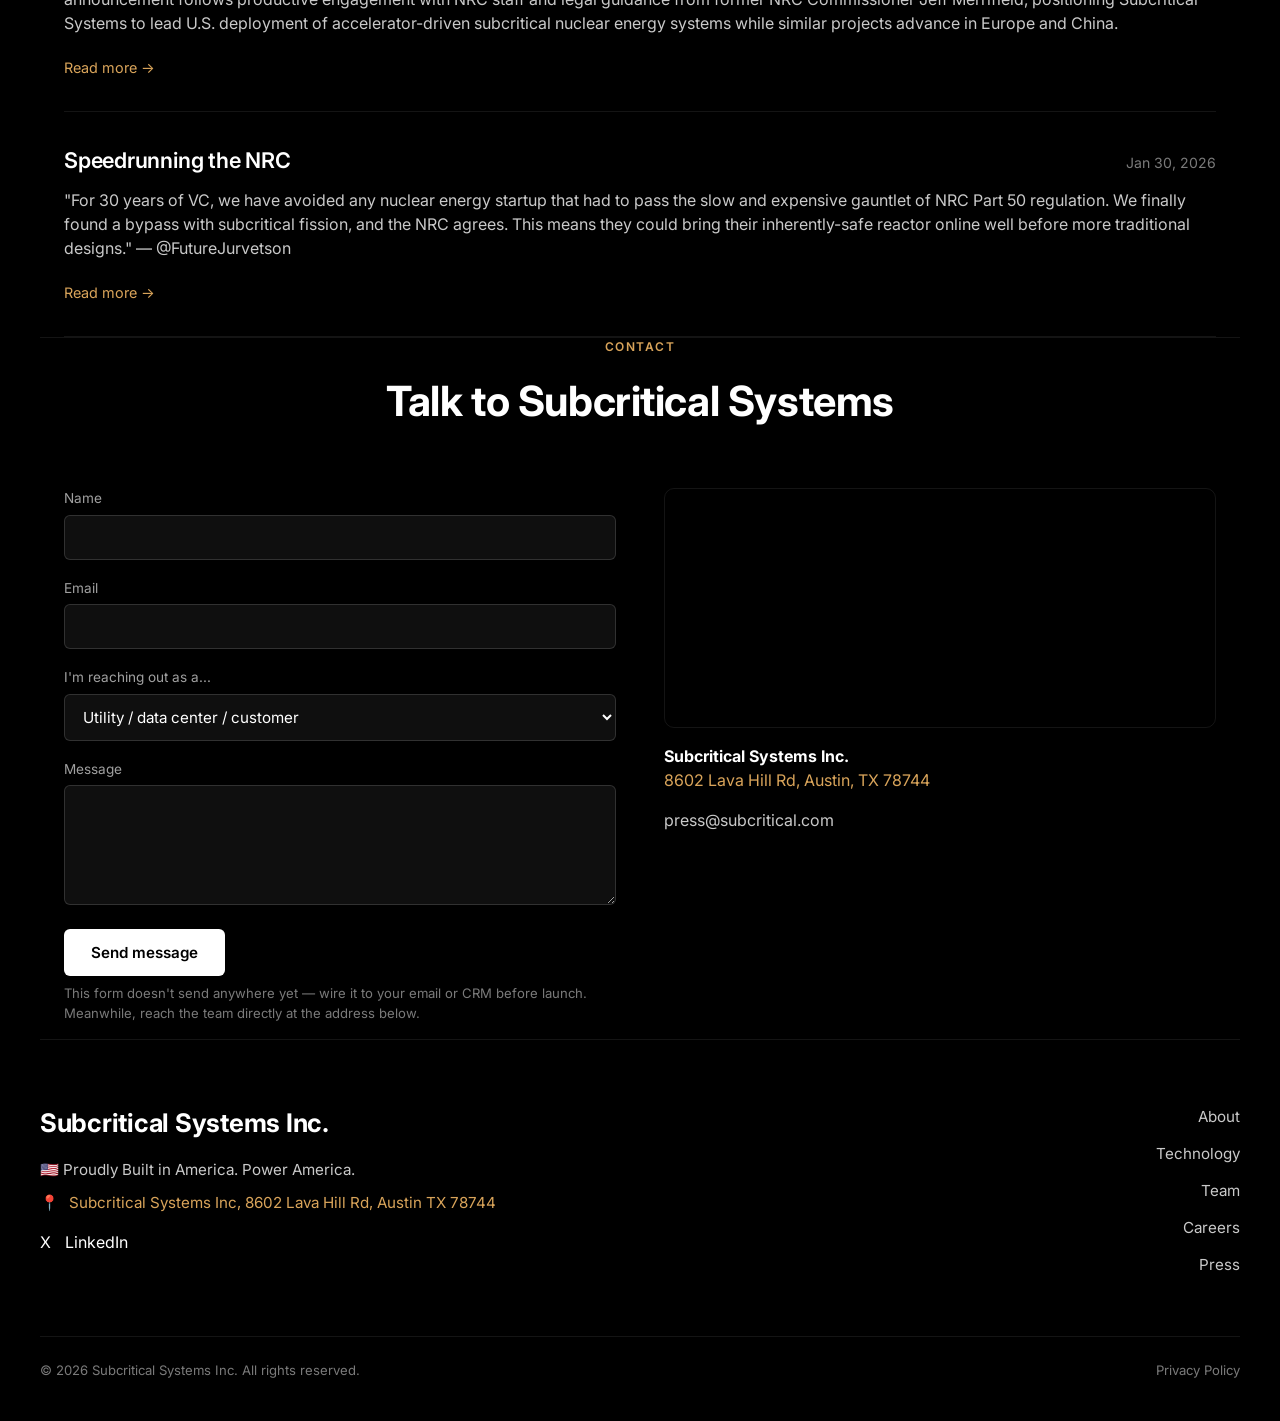
==== commit ab7f287a: "fixed overlap" ====
--- a/index.html
+++ b/index.html
@@ -34,7 +34,6 @@
   <section id="hero" class="hero container">
     <div class="hero-mark">
       <video class="hero-mark-video" src="https://framerusercontent.com/assets/fxn6WaTSAinTPp3pKd8B45ZDI.mp4" autoplay loop muted playsinline preload="auto" aria-hidden="true"></video>
-      <div class="hero-wordmark">Subcritical<br>Systems</div>
     </div>
     <h1>Fast &amp; Safe Nuclear Energy<br>to Power America</h1>
     <p class="hero-sub">The energy amplifier: fission driven by a particle accelerator, with no potential for criticality in normal operation or off-normal conditions.</p>
--- a/css/style.css
+++ b/css/style.css
@@ -129,8 +129,8 @@
 
 /* ---------- Sections / type ---------- */
 
-section { padding: 96px 0; }
-section.tight { padding: 64px 0; }
+section { padding: 128px 0; }
+section.tight { padding: 88px 0; }
 
 .eyebrow {
   text-transform: uppercase;
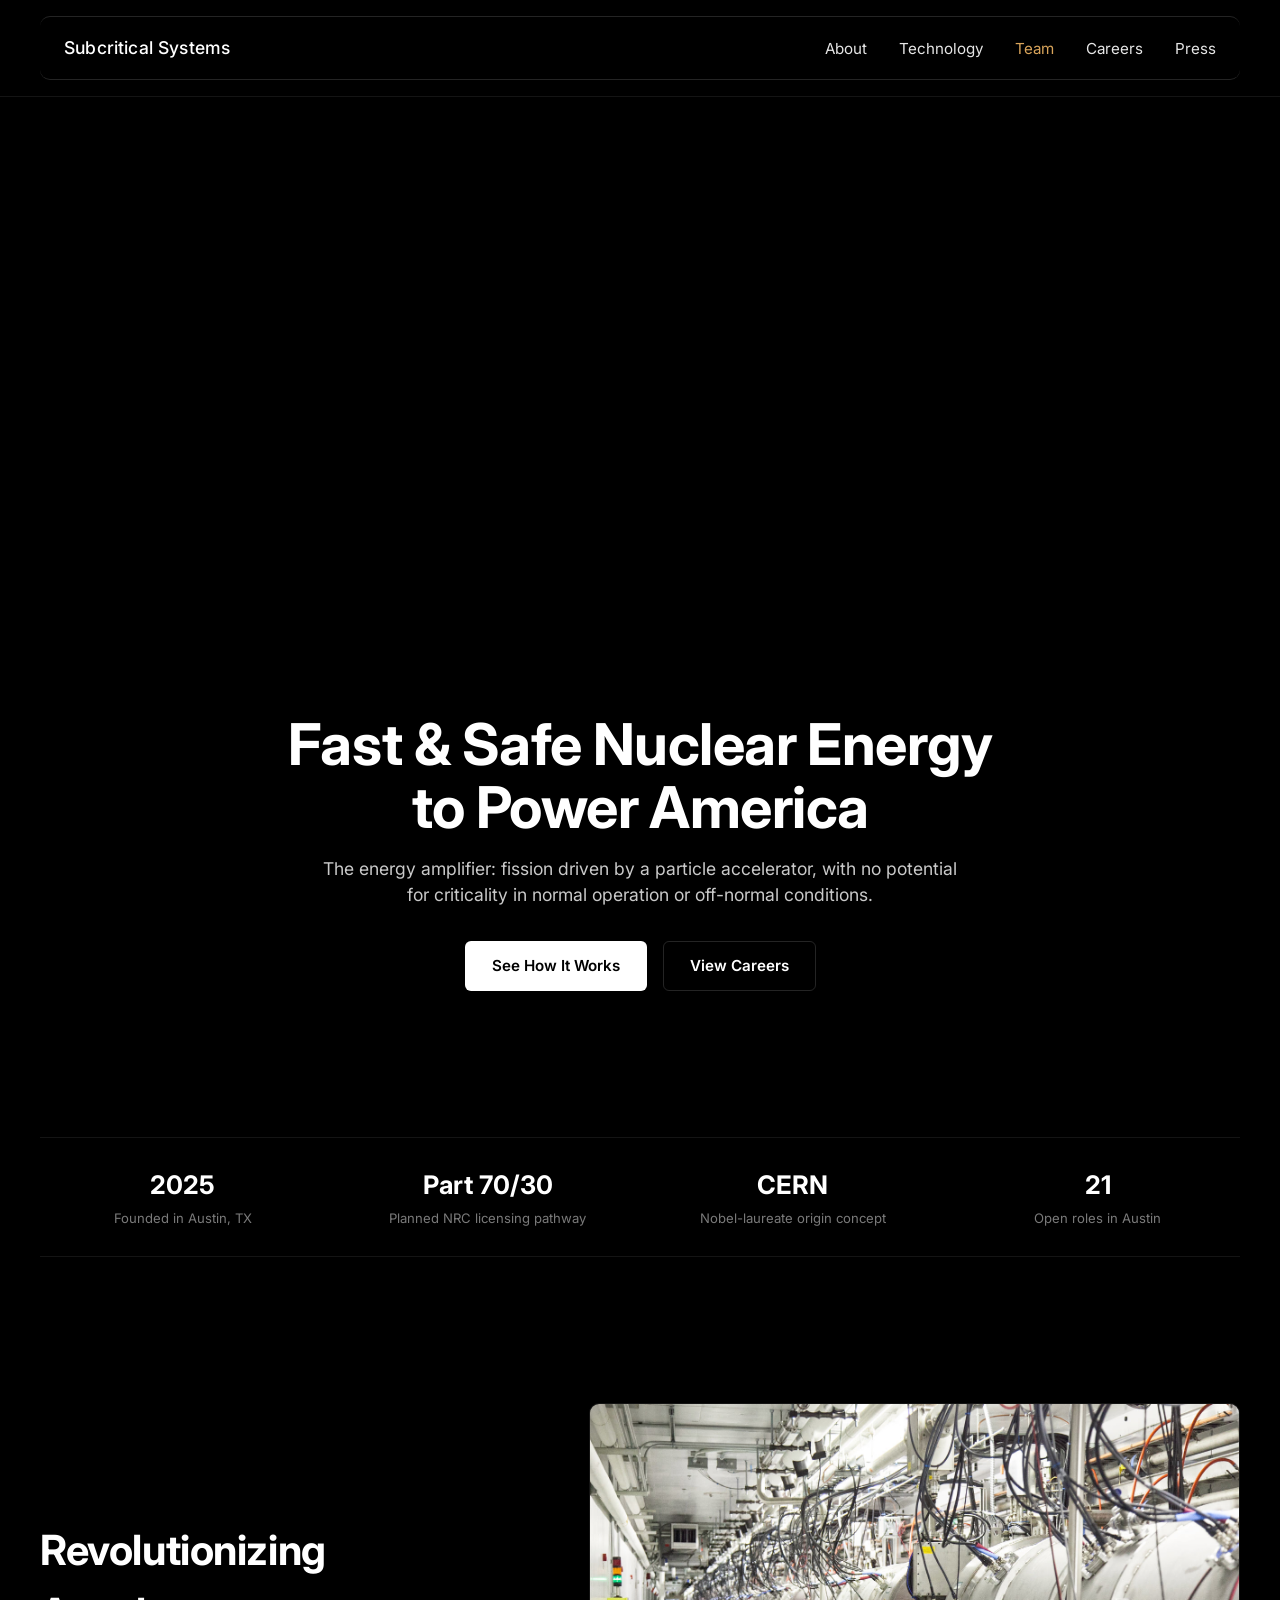
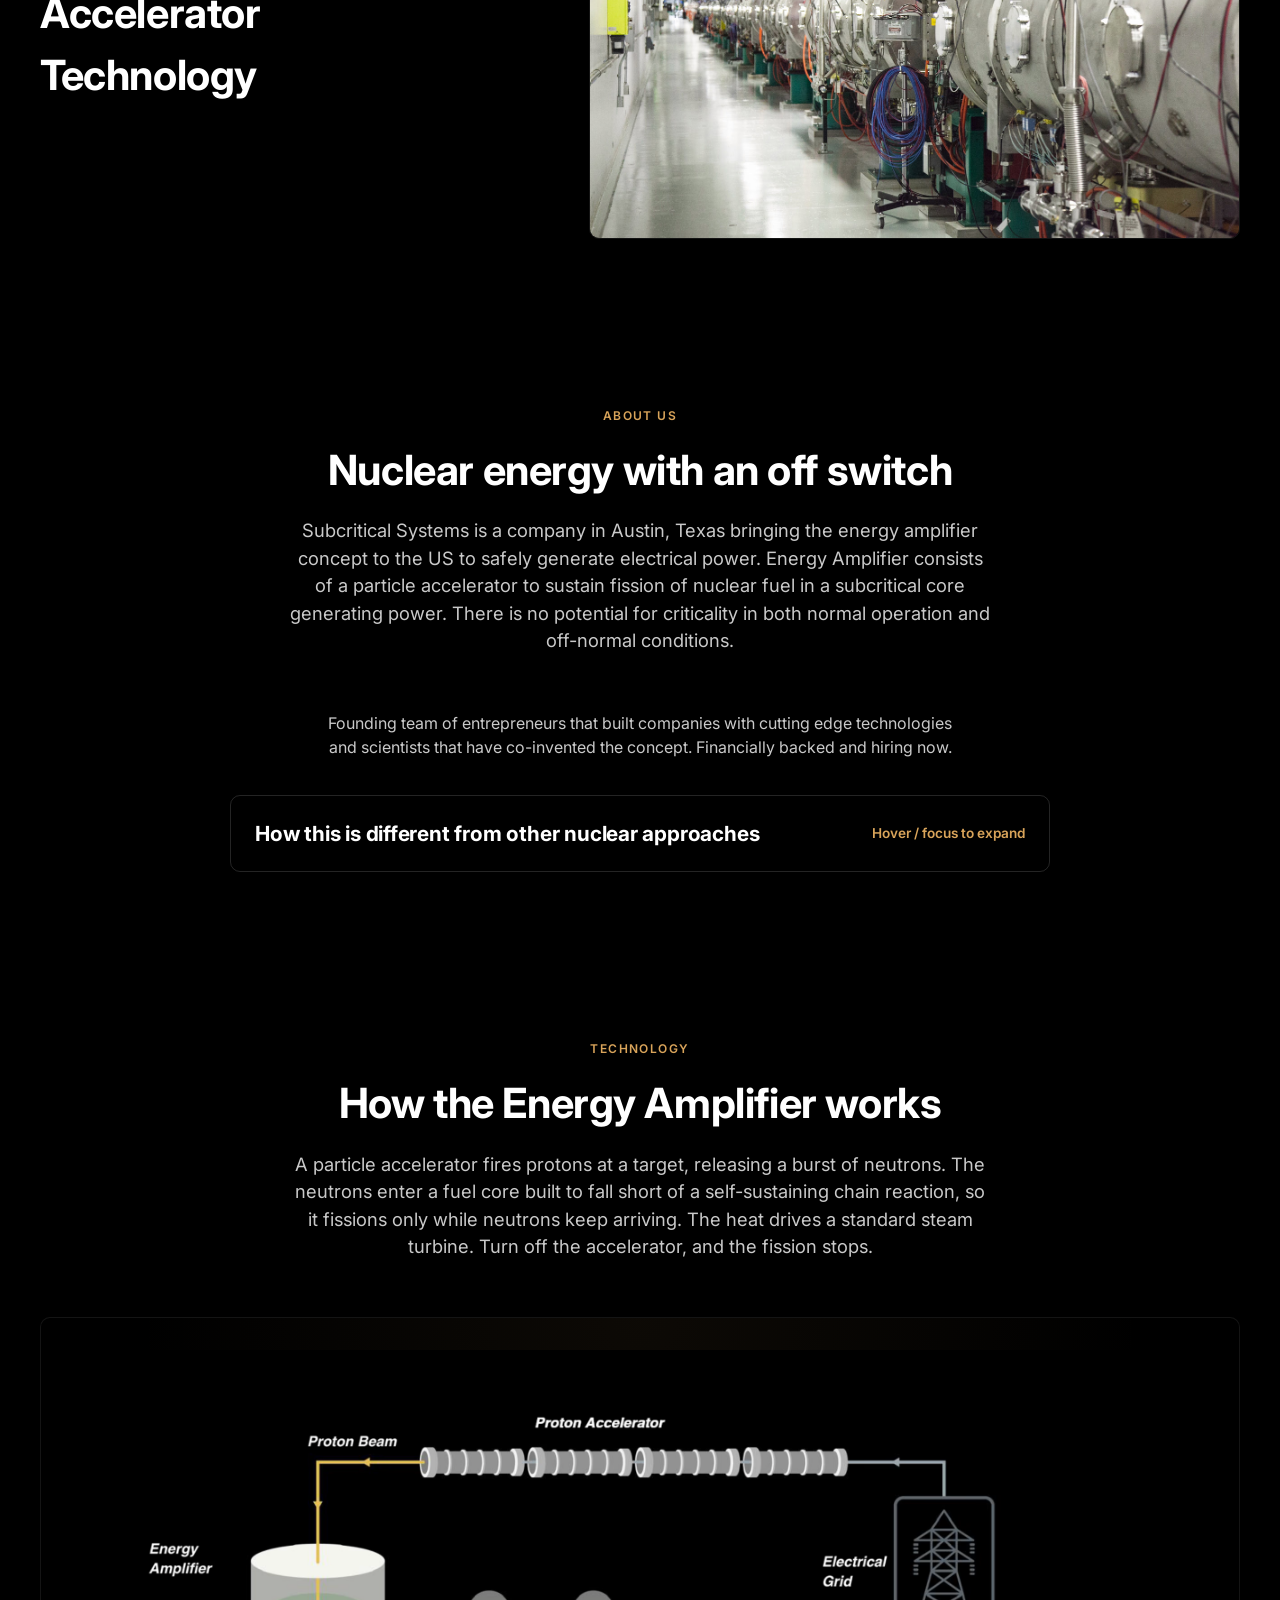
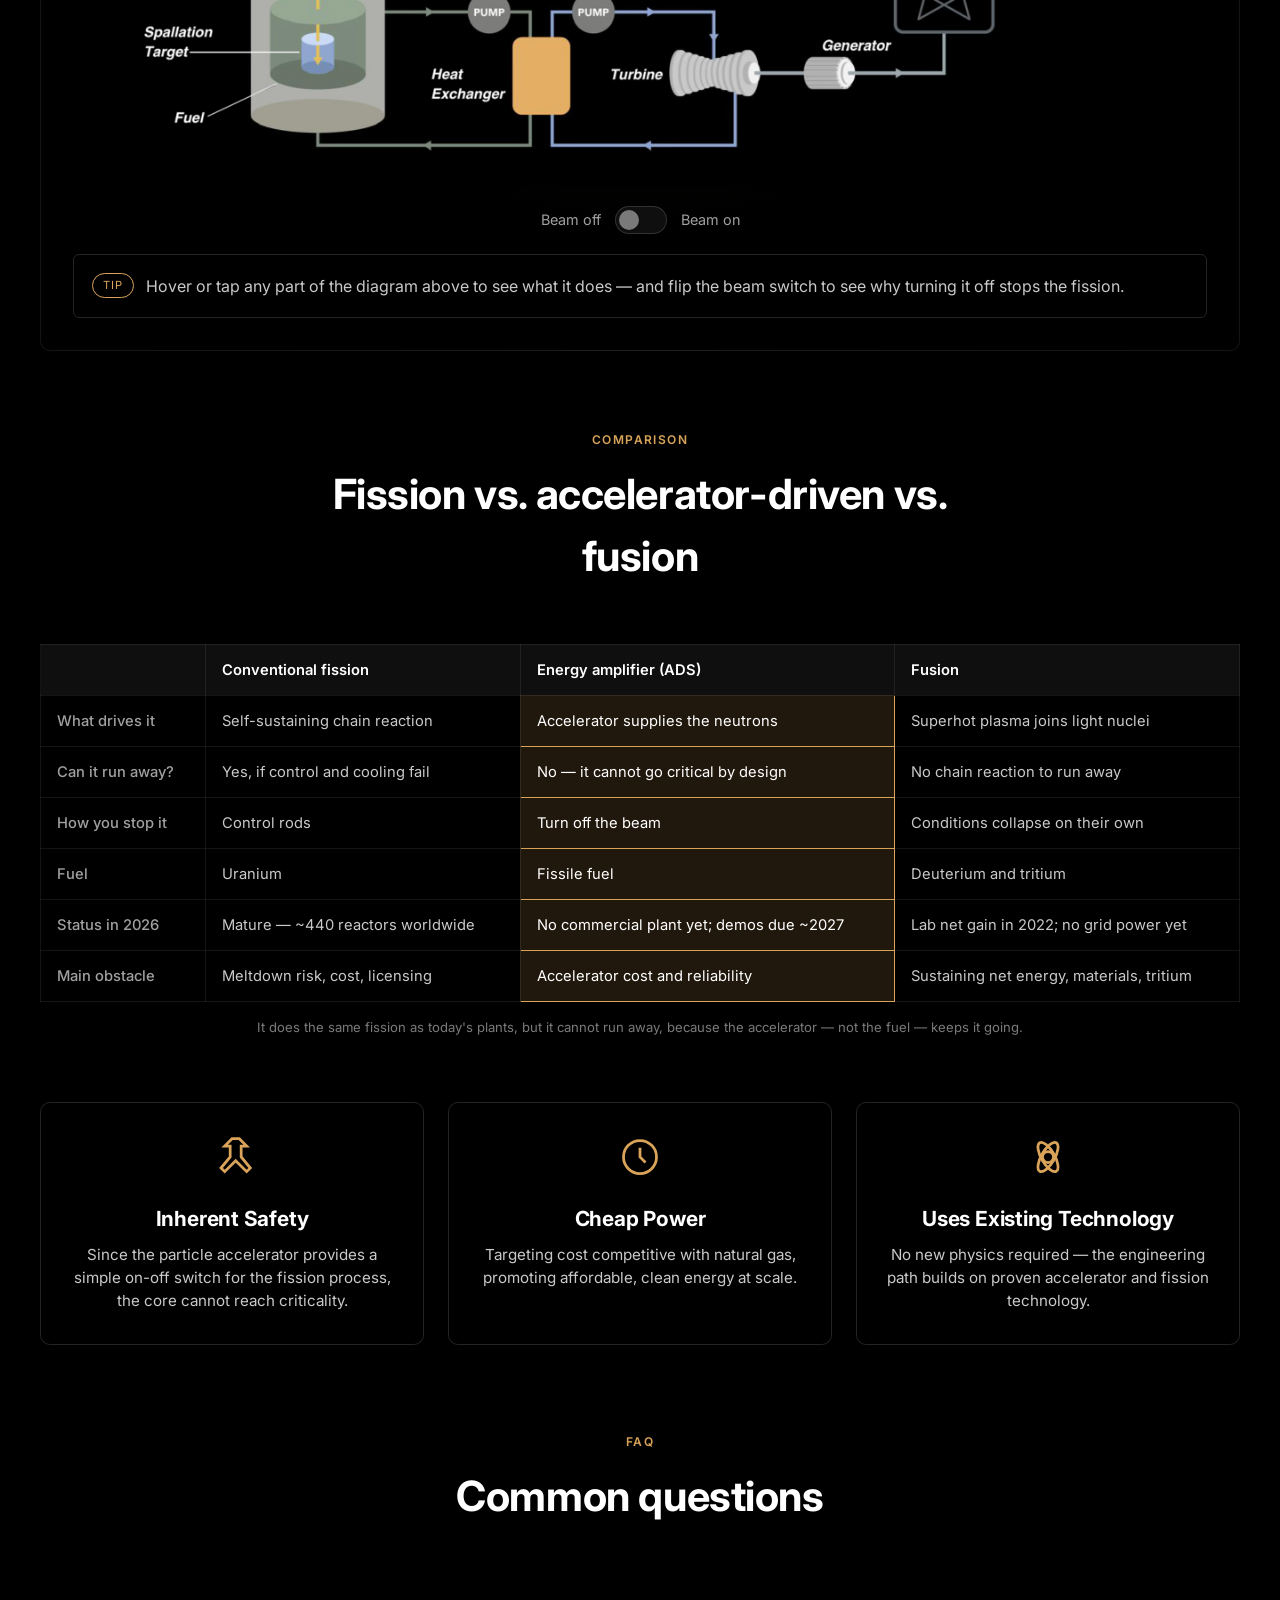
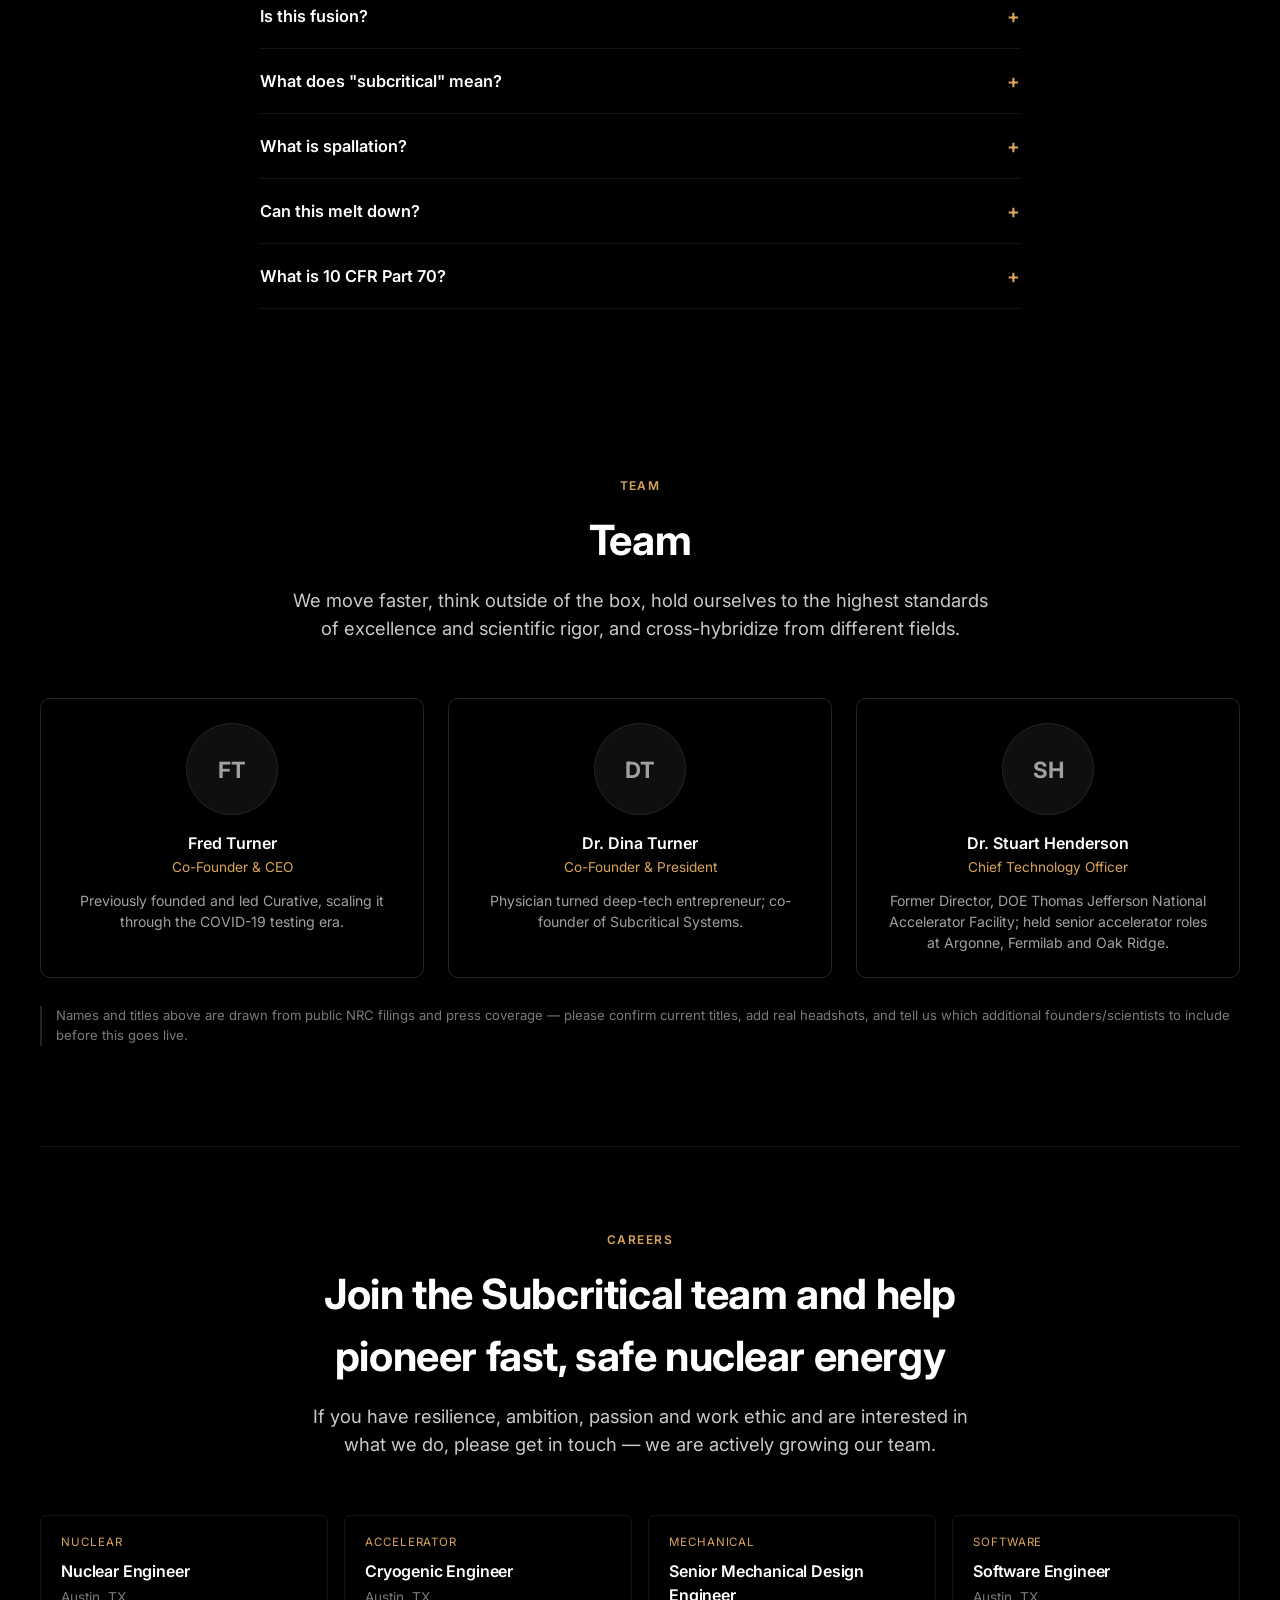
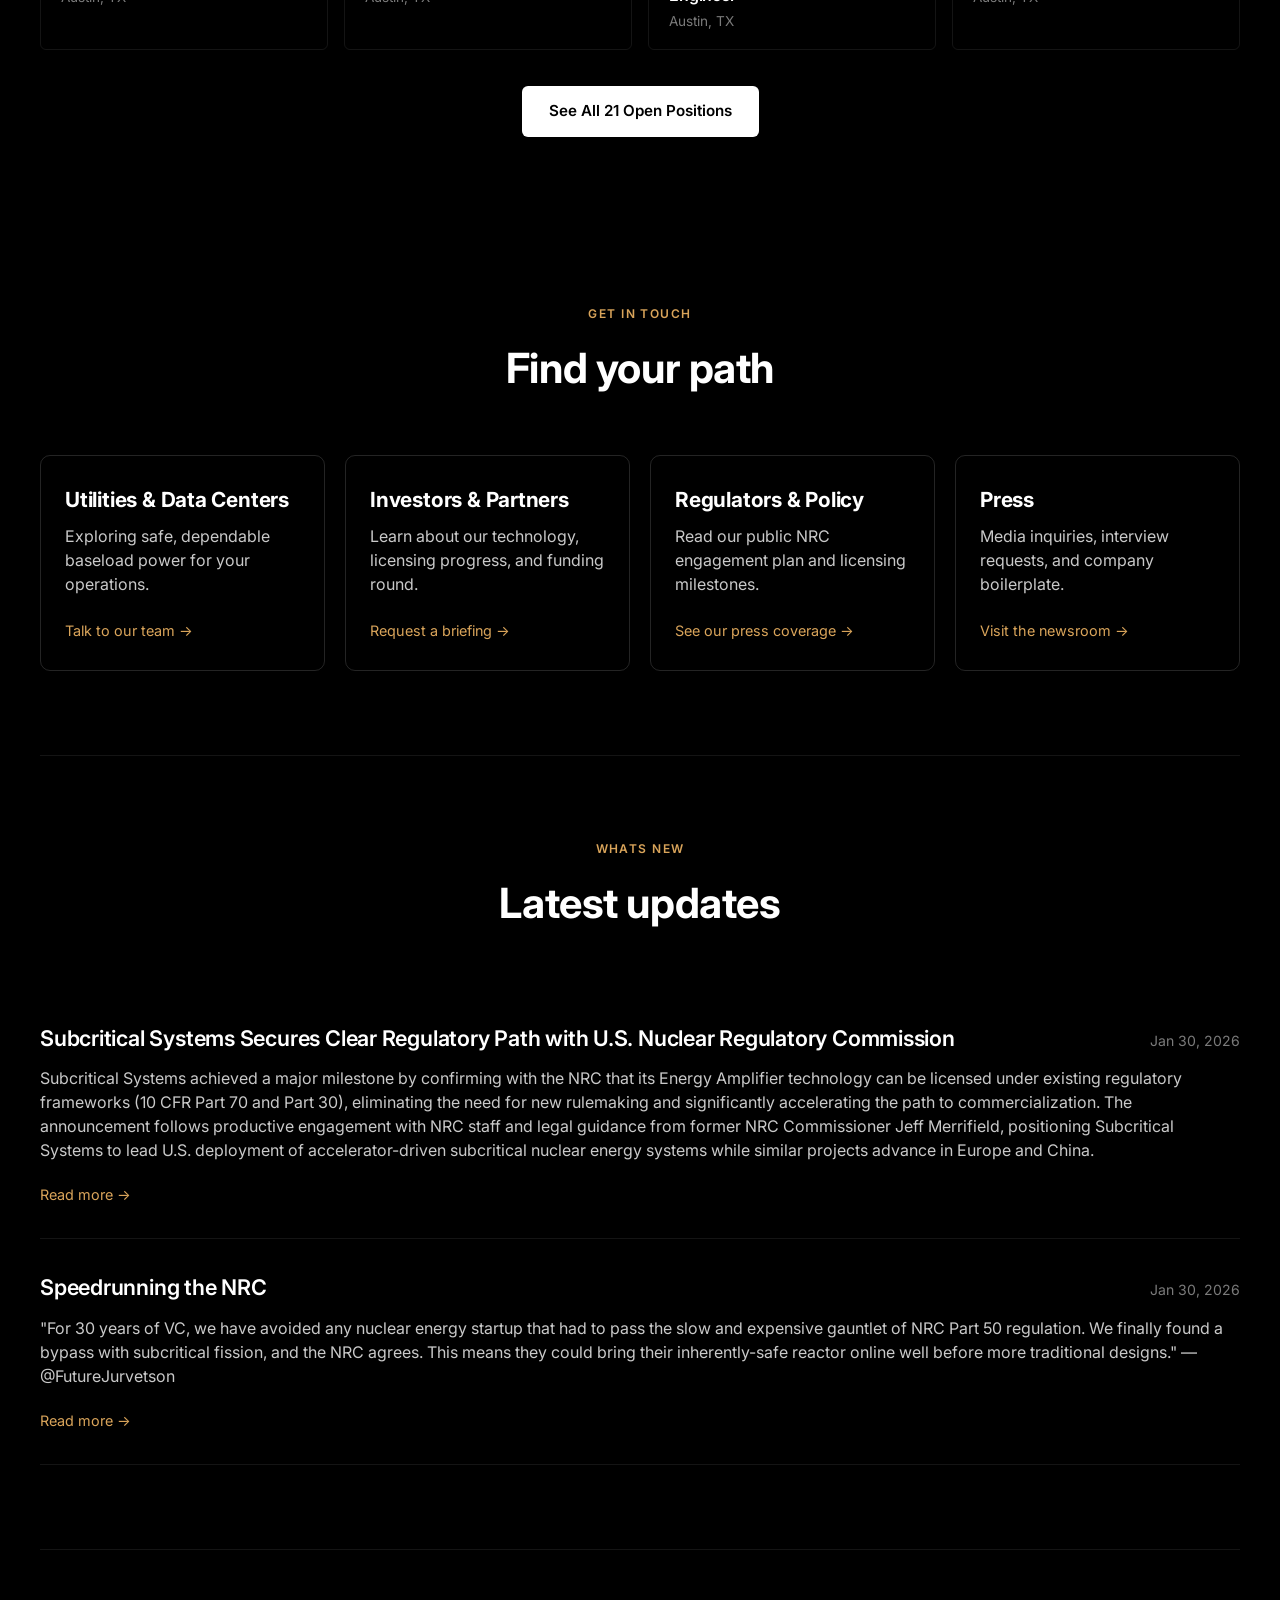
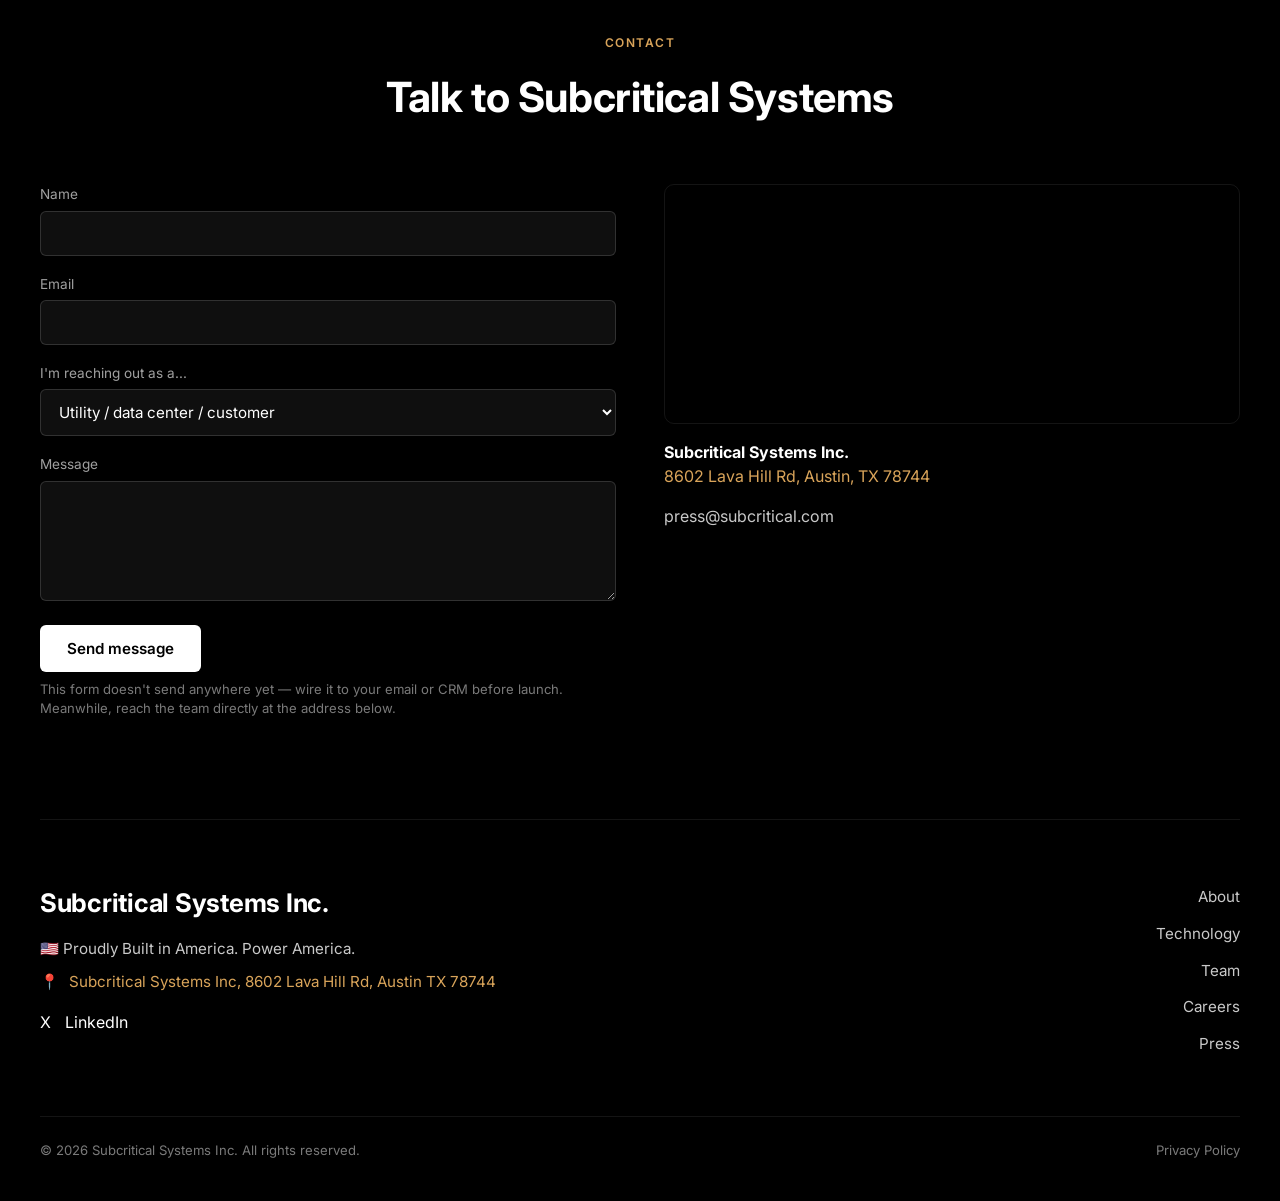
==== commit ce639c84: "good draft" ====
--- a/index.html
+++ b/index.html
@@ -59,7 +59,7 @@
       <h2>Revolutionizing<br>Accelerator<br>Technology</h2>
       <div class="split-media">
         <!-- Placeholder for the client's accelerator-tunnel photo; swap src for the real asset before launch -->
-        <img src="images/accelerator-placeholder.svg" alt="Interior of a proton accelerator tunnel" loading="lazy">
+        <img src="images/accelerator-placeholder.avif" alt="Interior of a proton accelerator tunnel" loading="lazy">
       </div>
     </div>
   </section>
--- a/css/style.css
+++ b/css/style.css
@@ -128,9 +128,8 @@
 }
 
 /* ---------- Sections / type ---------- */
-
-section { padding: 128px 0; }
-section.tight { padding: 88px 0; }
+section { padding: 84px 0 !important; }
+section.tight { padding: 62px 0 !important; }
 
 .eyebrow {
   text-transform: uppercase;
